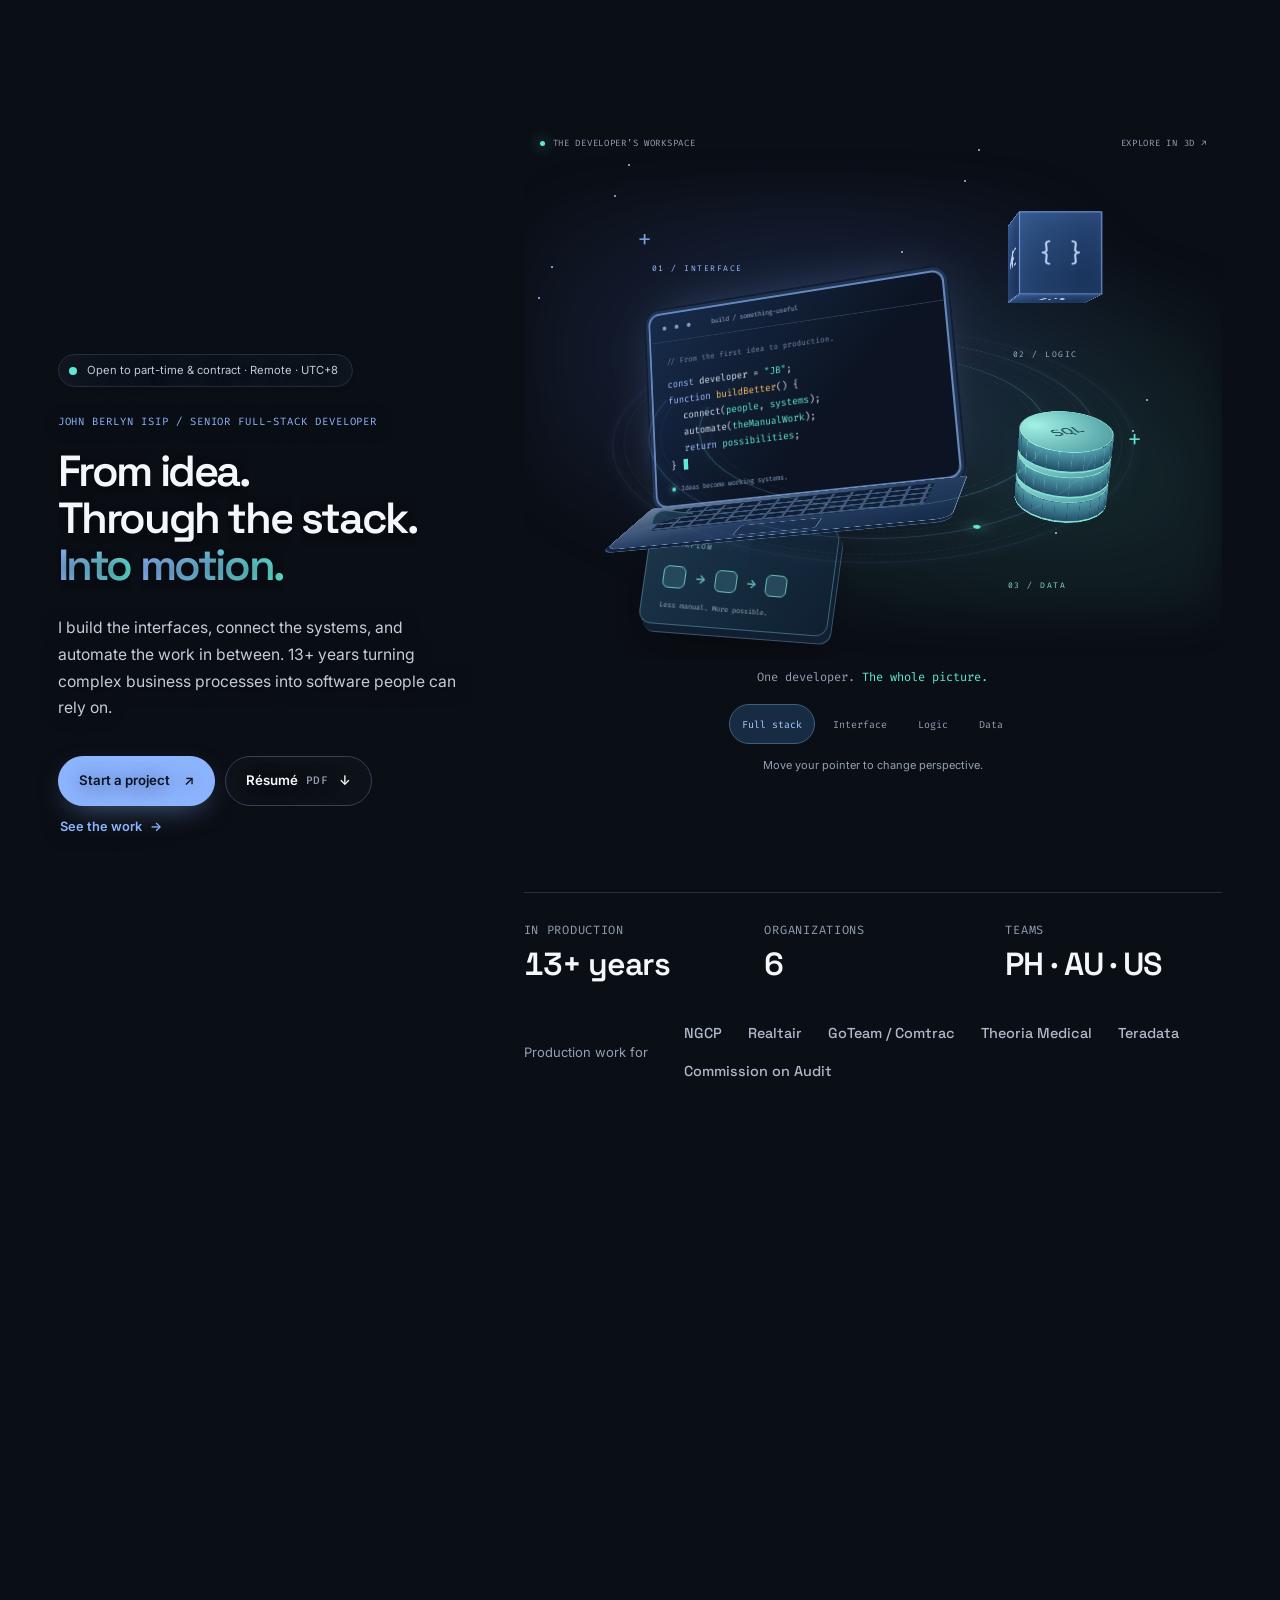
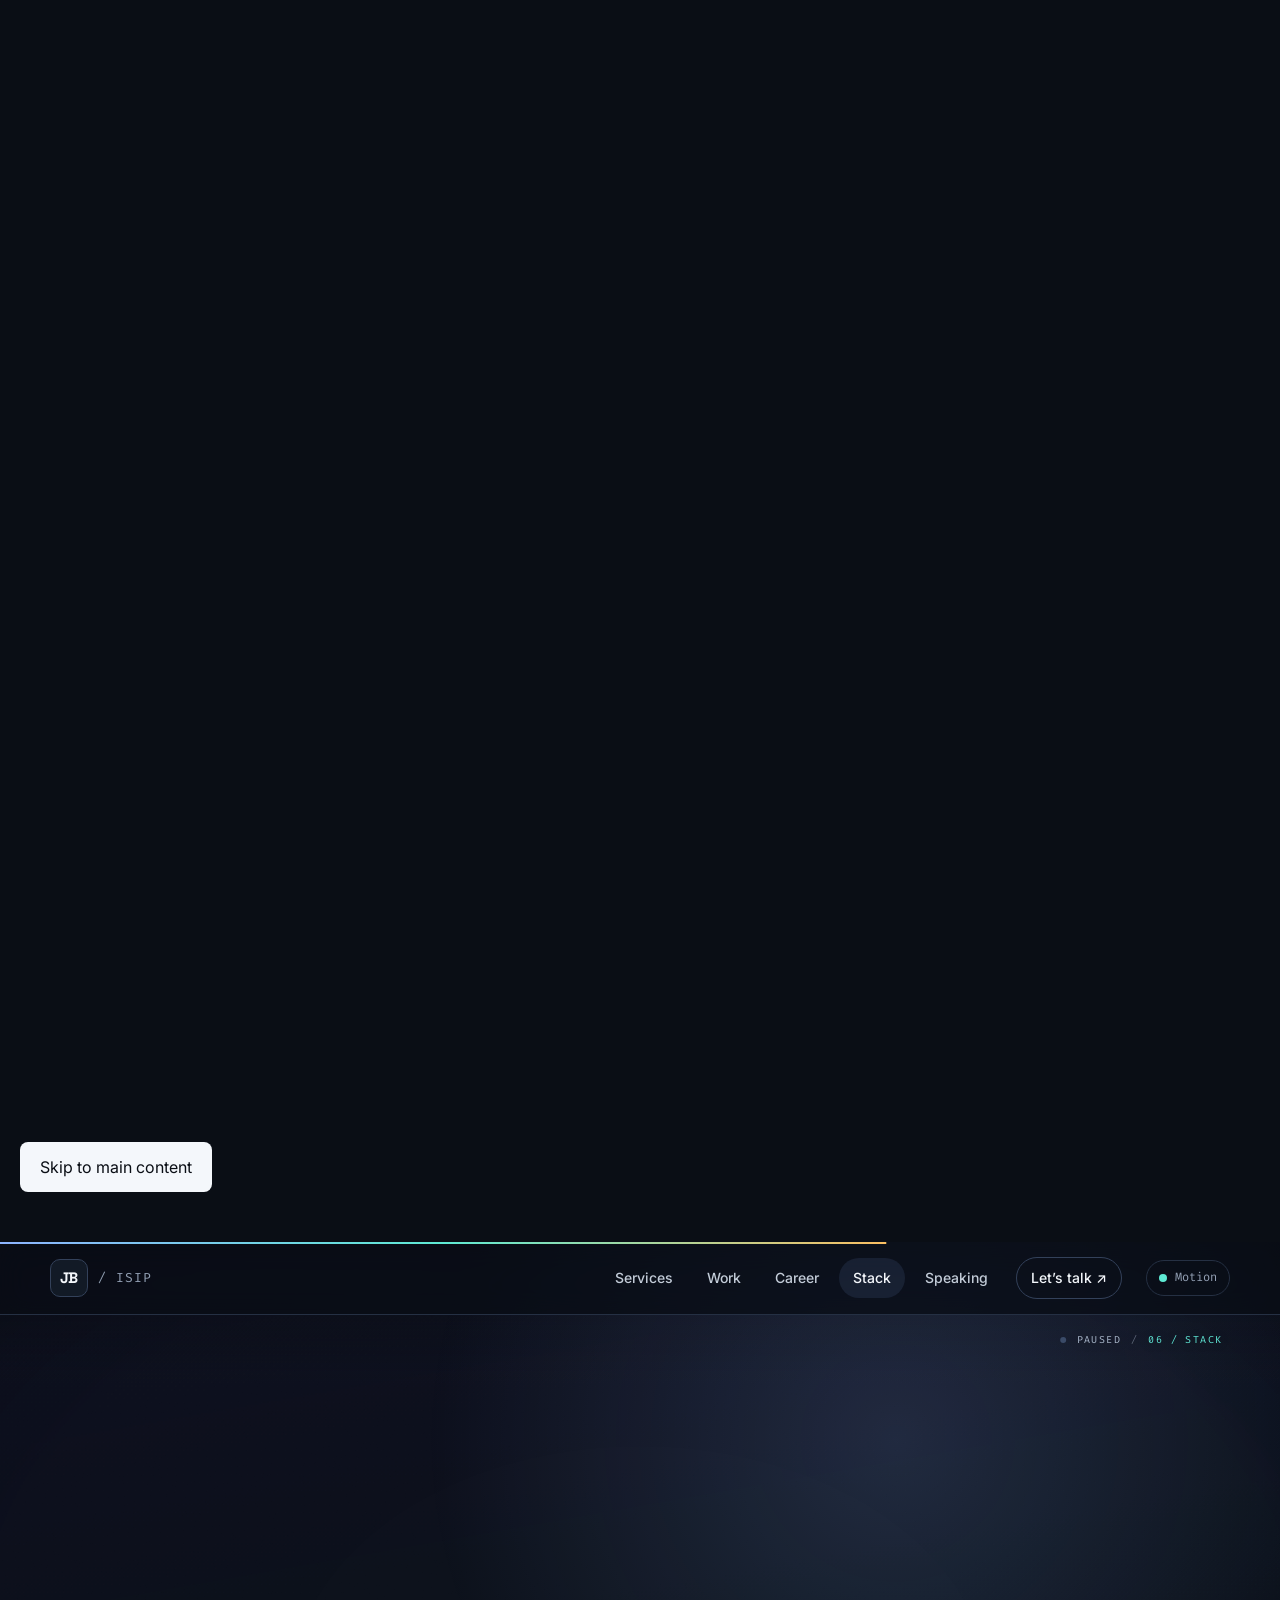
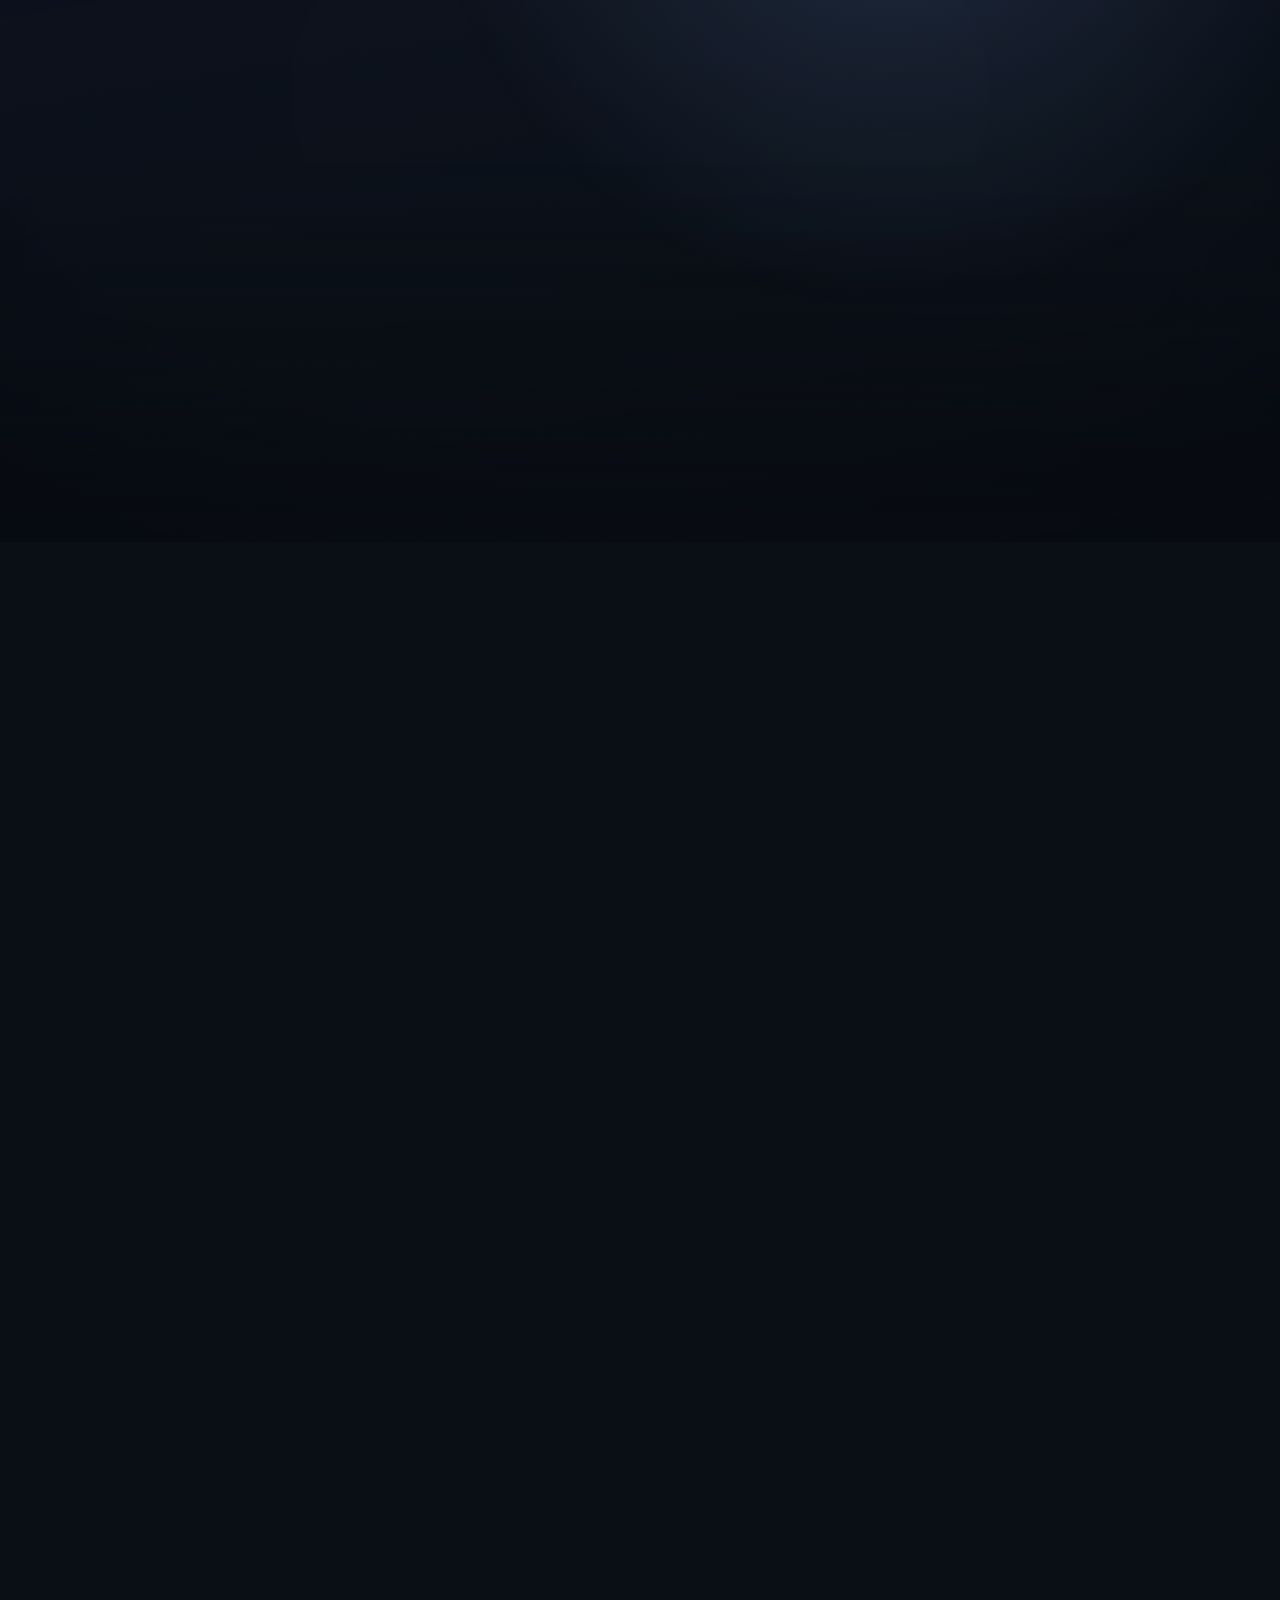
==== index.html @ 6b3af0f6 "Fly the camera into his monitor for each section on wide screens Each section is now what is on his " ====
<!DOCTYPE html>
<html lang="en">

  <head>
    <meta charset="UTF-8" />
    <meta
      name="viewport"
      content="width=device-width, initial-scale=1.0"
    />
    <meta
      name="description"
      content="John Berlyn Isip (JB), Senior Full-Stack Developer &amp; Automation Engineer. Workflow automation, system integrations, and custom internal tools. Production experience since 2013."
    />
    <title>John Berlyn Isip (jaybeemind) | Senior Full-Stack Developer &amp; Automation Engineer</title>
    <link rel="canonical" href="https://jaybeemind.github.io/" />
    <link rel="sitemap" type="application/xml" href="sitemap.xml" />
    <meta name="author" content="John Berlyn Isip" />
    <meta name="google-site-verification" content="9o19NwzcMb8id_H0brvUvSkiiBpjaCUkS0Sij_4UUOg" />

    <!-- Structured data: ties this page to the same person as the profiles below -->
    <script type="application/ld+json">
      {
        "@context": "https://schema.org",
        "@type": "Person",
        "name": "John Berlyn Isip",
        "alternateName": ["JB", "JayBee Isip", "jaybeemind"],
        "url": "https://jaybeemind.github.io/",
        "jobTitle": "Senior Full-Stack Developer & Automation Engineer",
        "image": "https://jaybeemind.github.io/img/og-card.jpg?v=20261105",
        "address": {
          "@type": "PostalAddress",
          "addressLocality": "Quezon City",
          "addressCountry": "PH"
        },
        "sameAs": [
          "https://github.com/jaybeemind",
          "https://www.linkedin.com/in/john-berlyn-isip-867855238/"
        ]
      }
    </script>

    <!-- Social preview -->
    <meta
      property="og:type"
      content="website"
    />
    <meta
      property="og:site_name"
      content="jaybeemind"
    />
    <meta
      property="og:url"
      content="https://jaybeemind.github.io/"
    />
    <meta
      property="og:title"
      content="John Berlyn Isip (jaybeemind) | Senior Full-Stack Developer &amp; Automation Engineer"
    />
    <meta
      property="og:description"
      content="Manual work in, running systems out. Workflow automation, integrations, and internal tools from a senior developer shipping production software since 2013."
    />
    <meta
      property="og:image"
      content="https://jaybeemind.github.io/img/og-card.jpg?v=20261105"
    />
    <meta
      property="og:image:width"
      content="1200"
    />
    <meta
      property="og:image:height"
      content="630"
    />
    <meta
      property="og:image:alt"
      content="John Berlyn Isip, Senior Full-Stack Developer &amp; Automation Engineer, at his desk. jaybeemind.github.io"
    />
    <meta
      name="twitter:card"
      content="summary_large_image"
    />

    <link
      rel="icon"
      href="favicon.ico"
      sizes="any"
    />
    <link
      rel="icon"
      type="image/png"
      sizes="32x32"
      href="favicon-32x32.png"
    />
    <link
      rel="icon"
      type="image/png"
      sizes="16x16"
      href="favicon-16x16.png"
    />
    <link
      rel="apple-touch-icon"
      sizes="180x180"
      href="apple-touch-icon.png"
    />
    <link
      rel="manifest"
      href="site.webmanifest"
    />
    <meta
      name="theme-color"
      content="#0a0e15"
    />

    <!-- Google Fonts -->
    <link
      rel="preconnect"
      href="https://fonts.googleapis.com"
    />
    <link
      rel="preconnect"
      href="https://fonts.gstatic.com"
      crossorigin
    />
    <link
      href="https://fonts.googleapis.com/css2?family=Inter:wght@400;500;600&family=Space+Grotesk:wght@500;600;700&family=Fira+Code:wght@400;500&display=swap"
      rel="stylesheet"
    />

    <link
      rel="stylesheet"
      href="styles.css?v=20261111"
    />

    <!-- Scripting enables reveals and the optional game. Motion starts on;
         once the reader flips the toggle in the nav, their choice is kept. -->
    <script>
      (function () {
        var root = document.documentElement
        var saved = null
        try { saved = localStorage.getItem("motion") } catch (e) {}
        root.classList.add("js")
        if (saved === "off") root.classList.add("motion-off")
      })()
    </script>
  </head>

  <body>
 <a href="#main" class="skip-link">Skip to main content</a>
 <div class="scroll-progress" aria-hidden="true"><span></span></div>
 <div class="backdrop" aria-hidden="true"></div>
 <!-- The desk: JB filmed from two sides. script.js adds the clips and turns him to the
      other monitor whenever the section under the reading line changes. On wide screens
      desk-screen is the glass of his monitor: the camera dives into it for each section. -->
 <div class="desk-stage" id="desk-stage" data-station="a" aria-hidden="true">
  <div class="desk-frame" id="desk-frame">
   <img class="desk-still" data-still="a" src="img/desk/desk-a.webp" width="1280" height="720" alt="" decoding="async" fetchpriority="high">
   <img class="desk-still" data-still="b" src="img/desk/desk-b.webp" width="1280" height="720" alt="" decoding="async">
  </div>
  <div class="desk-scrim"></div>
  <div class="desk-dim"></div>
  <div class="desk-screen" id="desk-screen"><i class="desk-screen-glare"></i></div>
  <div class="desk-holo" id="desk-holo"></div>
  <div class="desk-grain"></div>
  <p class="desk-hud"><i></i><span id="desk-hud-state">reviewing</span><b id="desk-hud-scene">Intro</b></p>
 </div>

 <header class="nav-header" id="nav-header"><nav class="nav-container" aria-label="Main navigation">
  <a href="#hero" class="nav-logo" aria-label="JB Isip, home"><span class="logo-mark">JB</span><span class="logo-surname">/ ISIP</span></a>
  <div class="nav-actions">
   <button class="motion-toggle js-only" id="motion-toggle" type="button" aria-pressed="true" title="Toggle animations"><span class="motion-dot" aria-hidden="true"></span><span class="motion-label">Motion</span></button>
   <button class="nav-toggle" id="nav-toggle" type="button" aria-label="Toggle navigation" aria-expanded="false" aria-controls="nav-links"><span></span><span></span><span></span></button>
  </div>
  <ul class="nav-links" id="nav-links"><li><a class="nav-link" href="#services">Services</a></li><li><a class="nav-link" href="#work">Work</a></li><li><a class="nav-link" href="#experience">Career</a></li><li><a class="nav-link" href="#skills">Stack</a></li><li><a class="nav-link" href="#speaking">Speaking</a></li><li><a class="nav-link nav-link-cta" href="#contact">Let’s talk <span aria-hidden="true">↗</span></a></li></ul>
 </nav></header>

 <main id="main" tabindex="-1">

 <section id="hero" class="hero section" data-accent="blue"><div class="section-container">
  <div class="hero-grid">
   <div class="hero-content">
    <p class="hero-status" data-reveal><span class="status-dot" aria-hidden="true"></span>Open to part-time &amp; contract · Remote · UTC+8</p>
    <p class="hero-name" data-reveal>JOHN BERLYN ISIP / SENIOR FULL-STACK DEVELOPER</p>
    <h1 data-split>From idea.<br>Through the stack.<br><span class="accent">Into motion.</span></h1>
    <p class="hero-intro" data-reveal>I build the interfaces, connect the systems, and automate the work in between. 13+ years turning complex business processes into software people can rely on.</p>
    <div class="hero-cta" data-reveal><a href="#contact" class="btn btn-primary" data-magnetic>Start a project <span aria-hidden="true">↗</span></a><a href="John-Berlyn-Isip-Senior-Full-Stack-Developer.pdf" class="btn btn-ghost btn-resume" target="_blank" rel="noopener">Résumé <small>PDF</small> <span aria-hidden="true">↓</span></a><a href="#work" class="hero-link">See the work <span aria-hidden="true">→</span></a></div>
   </div>

   <figure class="hero-visual orbital-scene" aria-labelledby="orbital-caption">
    <div class="scene-heading"><span><i></i> THE DEVELOPER’S WORKSPACE</span><span>EXPLORE IN 3D ↗</span></div>
    <div class="orbital-viewport" aria-hidden="true">
     <div class="scene-nebula"></div><div class="scene-stars"><i style="--x:13%;--y:9%;--delay:0s"></i><i style="--x:50%;--y:32%;--delay:-0.4s"></i><i style="--x:87%;--y:55%;--delay:-0.8s"></i><i style="--x:26%;--y:78%;--delay:-1.2000000000000002s"></i><i style="--x:63%;--y:6%;--delay:-1.6s"></i><i style="--x:2%;--y:29%;--delay:-2s"></i><i style="--x:39%;--y:52%;--delay:-2.4000000000000004s"></i><i style="--x:76%;--y:75%;--delay:-2.8000000000000003s"></i><i style="--x:15%;--y:3%;--delay:-3.2s"></i><i style="--x:52%;--y:26%;--delay:-3.6s"></i><i style="--x:89%;--y:49%;--delay:-4s"></i><i style="--x:28%;--y:72%;--delay:-4.4s"></i><i style="--x:65%;--y:0%;--delay:-4.800000000000001s"></i><i style="--x:4%;--y:23%;--delay:-5.2s"></i><i style="--x:41%;--y:46%;--delay:-5.6000000000000005s"></i><i style="--x:78%;--y:69%;--delay:-6s"></i><i style="--x:17%;--y:92%;--delay:-6.4s"></i><i style="--x:54%;--y:20%;--delay:-6.800000000000001s"></i></div>
     <div class="orbital-world">
      <div class="orbit-system"><div class="orbit-ring ring-a"><i></i><b></b></div><div class="orbit-ring ring-b"><i></i></div><div class="orbit-ring ring-c"><i></i></div></div>
      <div class="scene-object object-laptop"><div class="laptop"><div class="laptop-screen"><div class="screen-bar"><span>● ● ●</span><span>build / something-useful</span></div><div class="screen-body"><span class="code-comment">// From the first idea to production.</span><p><em>const</em> developer = <b>"JB"</b>;</p><p><em>function</em> <strong>buildBetter</strong>() {</p><p class="code-indent">connect(<b>people</b>, <b>systems</b>);</p><p class="code-indent">automate(<b>theManualWork</b>);</p><p class="code-indent"><em>return</em> <b>possibilities</b>;</p><p>}<span class="code-caret"></span></p><div class="screen-footer"><i></i> Ideas become working systems.</div></div></div><div class="laptop-base"><div class="keyboard-grid"></div><div class="trackpad"></div></div></div><span class="object-label">01 / INTERFACE</span></div>
      <div class="scene-object object-api"><div class="code-cube"><span class="cube-face face-front">{ }</span><span class="cube-face face-back">API</span><span class="cube-face face-right">&lt;/&gt;</span><span class="cube-face face-left">API</span><span class="cube-face face-top">{ }</span><span class="cube-face face-bottom">&lt;/&gt;</span></div><span class="object-label">02 / LOGIC</span></div>
      <div class="scene-object object-db"><div class="database"><div class="db-disc" style="--disc:0"><span class="db-cap"></span><i style="--angle:0deg"></i><i style="--angle:15deg"></i><i style="--angle:30deg"></i><i style="--angle:45deg"></i><i style="--angle:60deg"></i><i style="--angle:75deg"></i><i style="--angle:90deg"></i><i style="--angle:105deg"></i><i style="--angle:120deg"></i><i style="--angle:135deg"></i><i style="--angle:150deg"></i><i style="--angle:165deg"></i><i style="--angle:180deg"></i><i style="--angle:195deg"></i><i style="--angle:210deg"></i><i style="--angle:225deg"></i><i style="--angle:240deg"></i><i style="--angle:255deg"></i><i style="--angle:270deg"></i><i style="--angle:285deg"></i><i style="--angle:300deg"></i><i style="--angle:315deg"></i><i style="--angle:330deg"></i><i style="--angle:345deg"></i></div><div class="db-disc" style="--disc:1"><span class="db-cap"></span><i style="--angle:0deg"></i><i style="--angle:15deg"></i><i style="--angle:30deg"></i><i style="--angle:45deg"></i><i style="--angle:60deg"></i><i style="--angle:75deg"></i><i style="--angle:90deg"></i><i style="--angle:105deg"></i><i style="--angle:120deg"></i><i style="--angle:135deg"></i><i style="--angle:150deg"></i><i style="--angle:165deg"></i><i style="--angle:180deg"></i><i style="--angle:195deg"></i><i style="--angle:210deg"></i><i style="--angle:225deg"></i><i style="--angle:240deg"></i><i style="--angle:255deg"></i><i style="--angle:270deg"></i><i style="--angle:285deg"></i><i style="--angle:300deg"></i><i style="--angle:315deg"></i><i style="--angle:330deg"></i><i style="--angle:345deg"></i></div><div class="db-disc" style="--disc:2"><span class="db-cap">SQL</span><i style="--angle:0deg"></i><i style="--angle:15deg"></i><i style="--angle:30deg"></i><i style="--angle:45deg"></i><i style="--angle:60deg"></i><i style="--angle:75deg"></i><i style="--angle:90deg"></i><i style="--angle:105deg"></i><i style="--angle:120deg"></i><i style="--angle:135deg"></i><i style="--angle:150deg"></i><i style="--angle:165deg"></i><i style="--angle:180deg"></i><i style="--angle:195deg"></i><i style="--angle:210deg"></i><i style="--angle:225deg"></i><i style="--angle:240deg"></i><i style="--angle:255deg"></i><i style="--angle:270deg"></i><i style="--angle:285deg"></i><i style="--angle:300deg"></i><i style="--angle:315deg"></i><i style="--angle:330deg"></i><i style="--angle:345deg"></i></div></div><span class="object-label">03 / DATA</span></div>
      <div class="scene-object object-workflow"><div class="workflow-tile"><span>WORKFLOW</span><div><i></i><b>→</b><i></i><b>→</b><i></i></div><p>Less manual. More possible.</p></div></div>
      <span class="scene-spark spark-a">+</span><span class="scene-spark spark-b">+</span>
     </div>
    </div>
    <figcaption id="orbital-caption">One developer. <span>The whole picture.</span></figcaption>
    <div class="scene-controls js-only" role="group" aria-label="Explore the developer workspace"><button type="button" data-focus="all" aria-pressed="true">Full stack</button><button type="button" data-focus="frontend" aria-pressed="false">Interface</button><button type="button" data-focus="backend" aria-pressed="false">Logic</button><button type="button" data-focus="data" aria-pressed="false">Data</button></div>
    <p class="scene-detail" id="scene-detail" aria-live="polite">Move your pointer to change perspective.</p>
   </figure>
  </div>

  <dl class="hero-stats">
   <div data-reveal><dt>In production</dt><dd><span data-count-years>13</span>+ years</dd></div>
   <div data-reveal><dt>Organizations</dt><dd><span data-count="6">6</span></dd></div>
   <div data-reveal><dt>Teams</dt><dd>PH · AU · US</dd></div>
  </dl>

  <div class="logo-strip" data-reveal><p>Production work for</p><ul><li>NGCP</li><li>Realtair</li><li>GoTeam / Comtrac</li><li>Theoria Medical</li><li>Teradata</li><li>Commission on Audit</li></ul></div>
 </div></section>

 <section id="services" class="services section" data-accent="teal"><div class="section-container">
  <div class="section-heading"><p class="eyebrow" data-reveal><span class="eyebrow-node"></span>01 / What I deliver</p><h2 data-split>Three ways to take work off your team’s plate.</h2></div>
  <div class="service-grid">
   <article class="service-card" data-reveal data-spotlight>
    <div class="service-sculpture sculpture-automate" aria-hidden="true"><div class="service-orbit"><i></i><b>↻</b></div></div>
    <h3>Automate</h3>
    <p>Replace repetitive manual checks with scheduled jobs that alert the right people.</p>
    <ul class="tag-list"><li>n8n</li><li>Python</li><li>AI document processing</li></ul>
    <a class="card-link" href="#platform">See it in practice <span aria-hidden="true">→</span></a>
   </article>
   <article class="service-card" data-reveal data-spotlight>
    <div class="service-sculpture sculpture-integrate" aria-hidden="true"><div class="code-cube"><span class="cube-face face-front">{ }</span><span class="cube-face face-back">API</span><span class="cube-face face-right">&lt;/&gt;</span><span class="cube-face face-left">API</span><span class="cube-face face-top">{ }</span><span class="cube-face face-bottom">&lt;/&gt;</span></div></div>
    <h3>Integrate</h3>
    <p>Connect the systems you already use so data moves without copy and paste.</p>
    <ul class="tag-list"><li>REST APIs</li><li>SSO</li><li>Active Directory</li><li>SCADA &amp; market data</li></ul>
    <a class="card-link" href="#identity">See it in practice <span aria-hidden="true">→</span></a>
   </article>
   <article class="service-card" data-reveal data-spotlight>
    <div class="service-sculpture sculpture-build" aria-hidden="true"><div class="mini-browser"><span>● ● ●</span><b>&lt;/&gt;</b><i></i></div></div>
    <h3>Build</h3>
    <p>Custom internal tools around your business rules, on web, desktop, or mobile.</p>
    <ul class="tag-list"><li>Django</li><li>Vue</li><li>React</li><li>SvelteKit</li><li>Flutter</li></ul>
    <a class="card-link" href="#inventory-apps">See it in practice <span aria-hidden="true">→</span></a>
   </article>
  </div>
 </div></section>

 <section id="approach" class="process section" data-accent="blue"><div class="section-container">
  <div class="section-heading"><p class="eyebrow" data-reveal><span class="eyebrow-node"></span>02 / How a project runs</p><h2 data-split>From first conversation to life after launch.</h2></div>
  <ol class="process-line" data-reveal>
   <li><span class="step-node">01</span><h3>Map</h3><p>Talk to the people doing the work. Map the rules and the exceptions.</p></li>
   <li><span class="step-node">02</span><h3>Build</h3><p>Pick the fit: a workflow, an integration, or a custom app.</p></li>
   <li><span class="step-node">03</span><h3>Ship</h3><p>Test the business rules, document the system, release.</p></li>
   <li id="engagements"><span class="step-node">04</span><h3>Maintain</h3><p>Maintenance is part of the job, not an afterthought.</p></li>
  </ol>
  <p class="ai-note" id="ai" data-reveal><strong>AI-assisted, with accountability.</strong> Codex, Claude Code, and GitHub Copilot support development. I review the code, validate the behavior, and own the result.</p>
 </div></section>

 <section id="work" class="work section" data-accent="amber"><div class="section-container">
  <div class="section-heading"><p class="eyebrow" data-reveal><span class="eyebrow-node"></span>03 / Selected work</p><h2 data-split>Business problems, delivered as working systems.</h2></div>

  <div class="case-stack">
   <article class="case" id="platform" style="--i:0">
    <div class="case-copy">
     <p class="case-eyebrow"><span>01</span>NGCP · Current work</p>
     <h3>A modular platform for internal workflows</h3>
     <p class="case-result">Process improvement, compliance, and reporting workflows delivered as modules on one Django platform.</p>
     <ul class="tag-list"><li>Python</li><li>Django</li><li>PostgreSQL</li><li>Oracle DB</li><li>AI document processing</li></ul>
    </div>
    <div class="system-map"><div class="map-heading"><span class="map-indicator" aria-hidden="true"></span>Workflow architecture<span class="map-mark" aria-hidden="true">↘</span></div><ol class="case-flow" aria-label="How the platform fits together"><li><span class="flow-icon" aria-hidden="true"><svg viewBox="0 0 32 32"><path d="M8 3h9l5 5v17H8z M17 3v6h5 M3 8v20h14 M12 14h6 M12 18h6"/></svg></span><div class="flow-copy"><span>Incoming work</span><p>Documents, requests, operational data</p></div></li><li><span class="flow-icon" aria-hidden="true"><svg viewBox="0 0 32 32"><path d="M5 6h22v7H5z M5 19h22v7H5z M10 9h1 M10 22h1 M16 13v6 M20 9h3 M20 22h3"/></svg></span><div class="flow-copy"><span>One modular platform</span><p>Workflow modules, background jobs, AI processing</p></div></li><li><span class="flow-icon" aria-hidden="true"><svg viewBox="0 0 32 32"><path d="M7 4h18v24H7z M11 10l2 2 4-4 M11 20l2 2 4-4 M20 11h2 M20 21h2"/></svg></span><div class="flow-copy"><span>Structured outputs</span><p>Records and compliance reporting</p></div></li></ol></div>
   </article>

   <article class="case" id="inventory-apps" style="--i:1">
    <div class="case-copy">
     <p class="case-eyebrow"><span>02</span>Business apps · Cross-platform</p>
     <h3>Product and inventory apps for desktop and mobile</h3>
     <p class="case-result">One Flutter codebase on Windows and Android, with a local-first data layer built for sync.</p>
     <ul class="tag-list"><li>Flutter</li><li>Dart</li><li>Drift</li><li>SQLite</li></ul>
    </div>
    <div class="system-map"><div class="map-heading"><span class="map-indicator" aria-hidden="true"></span>Local-first architecture<span class="map-mark" aria-hidden="true">↘</span></div><ol class="case-flow" aria-label="How the apps handle data"><li><span class="flow-icon" aria-hidden="true"><svg viewBox="0 0 32 32"><path d="M3 5h18v14H3z M7 25h10 M12 19v6 M23 12h7v16h-7z"/></svg></span><div class="flow-copy"><span>Across devices</span><p>Windows desktop and Android apps</p></div></li><li><span class="flow-icon" aria-hidden="true"><svg viewBox="0 0 32 32"><path d="M5 8c0-6 22-6 22 0s-22 6-22 0 M5 8v16c0 6 22 6 22 0V8 M5 16c0 6 22 6 22 0"/></svg></span><div class="flow-copy"><span>Work locally</span><p>Drift and SQLite store data on the device</p></div></li><li><span class="flow-icon" aria-hidden="true"><svg viewBox="0 0 32 32"><path d="M6 12a11 11 0 0 1 19-4 M25 3v6h-6 M26 20A11 11 0 0 1 7 24 M7 29v-6h6"/></svg></span><div class="flow-copy"><span>Sync when connected</span><p>Changes shared when a connection is available</p></div></li></ol></div>
   </article>

   <article class="case" id="grid-dashboard" style="--i:2">
    <div class="case-copy">
     <p class="case-eyebrow"><span>03</span>NGCP · Energy operations</p>
     <h3>Grid and market data in one view</h3>
     <p class="case-result">Operations and market interface teams run their five-minute interval checks from the same dashboard.</p>
     <ul class="tag-list"><li>Laravel</li><li>Vue.js</li><li>Node.js</li><li>Oracle DB</li><li>SCADA</li></ul>
    </div>
    <div class="system-map"><div class="map-heading"><span class="map-indicator" aria-hidden="true"></span>Operational data flow<span class="map-mark" aria-hidden="true">↘</span></div><ol class="case-flow" aria-label="How the dashboard brings data together"><li><span class="flow-icon" aria-hidden="true"><svg viewBox="0 0 32 32"><path d="M2 16h5l4-9 6 18 4-9h9"/></svg></span><div class="flow-copy"><span>Two data sources</span><p>SCADA telemetry and market data</p></div></li><li><span class="flow-icon" aria-hidden="true"><svg viewBox="0 0 32 32"><path d="M16 5a11 11 0 1 1-11 11A11 11 0 0 1 16 5 M16 9v8l5 3"/></svg></span><div class="flow-copy"><span>Align the intervals</span><p>Matched to each five-minute interval</p></div></li><li><span class="flow-icon" aria-hidden="true"><svg viewBox="0 0 32 32"><path d="M4 5h24v22H4z M4 11h24 M10 22v-5 M16 22v-8 M22 22v-3"/></svg></span><div class="flow-copy"><span>One shared view</span><p>A dashboard for operations and market teams</p></div></li></ol></div>
   </article>

   <article class="case" id="identity" style="--i:3">
    <div class="case-copy">
     <p class="case-eyebrow"><span>04</span>NGCP · Systems integration</p>
     <h3>One sign-in across internal applications</h3>
     <p class="case-result">A shared Active Directory identity for existing apps and new internal tools, adopted one app at a time.</p>
     <ul class="tag-list"><li>Laravel</li><li>Node.js</li><li>Vue.js</li><li>Active Directory</li><li>SSO</li></ul>
    </div>
    <div class="system-map"><div class="map-heading"><span class="map-indicator" aria-hidden="true"></span>Identity integration<span class="map-mark" aria-hidden="true">↘</span></div><ol class="case-flow" aria-label="How central sign-on was adopted"><li><span class="flow-icon" aria-hidden="true"><svg viewBox="0 0 32 32"><path d="M4 14h10v12H4z M6 14V9a3 3 0 0 1 6 0v5 M19 10h10v12H19z M21 10V5a3 3 0 0 1 6 0v5"/></svg></span><div class="flow-copy"><span>Separate sign-ins</span><p>Individual logins across applications</p></div></li><li><span class="flow-icon" aria-hidden="true"><svg viewBox="0 0 32 32"><path d="M12 7a6 6 0 1 1-6 6 6 6 0 0 1 6-6 M17 17l10 10 M23 23l4-4 M20 20l3-3"/></svg></span><div class="flow-copy"><span>Connect each application</span><p>Adopt central sign-on, one app at a time</p></div></li><li><span class="flow-icon" aria-hidden="true"><svg viewBox="0 0 32 32"><path d="M16 3l11 5v9c0 6-11 12-11 12S5 23 5 17V8z M11 16l4 4 7-8"/></svg></span><div class="flow-copy"><span>One shared identity</span><p>Active Directory authentication across apps</p></div></li></ol></div>
   </article>
  </div>

  <article class="feature" id="rooc">
   <div class="feature-copy" data-reveal>
    <p class="eyebrow"><span class="eyebrow-node"></span>Independent project</p>
    <h3>ROOC Guild Management</h3>
    <p>Rosters, loot auctions, and rewards for a game guild. Designed and built by me, from the workflow to deployment.</p>
    <ul class="check-list"><li>Fixed auction lifecycle, finalized results locked</li><li>Role-based permissions</li><li>Append-only audit history</li></ul>
    <div class="feature-cta"><a class="btn btn-primary" href="https://rooc-guild-management-web.jaybee-isip.workers.dev/" target="_blank" rel="noopener noreferrer">Visit ROOC <span aria-hidden="true">↗</span></a><span class="access-note">Opens at sign-in · Cloudflare Workers</span></div>
   </div>
   <figure class="case-shot feature-shot"><a href="img/rooc/dashboard.webp" class="case-shot-link" data-lightbox aria-label="Enlarge the ROOC dashboard screenshot"><img src="img/rooc/dashboard.webp" alt="ROOC dashboard showing auction activity, roster totals, pending items, and guild leadership. Names and figures are sample data." width="1280" height="800" loading="lazy" decoding="async"></a><figcaption>Sample data · Select to enlarge</figcaption></figure>
  </article>
 </div></section>

 <section id="experience" class="experience section" data-accent="teal"><div class="section-container">
  <div class="section-heading heading-split"><div><p class="eyebrow" data-reveal><span class="eyebrow-node"></span>04 / Career</p><h2 data-split>A career built in production.</h2></div><p data-reveal>Energy, government, property, healthcare, and investigation software. In-house in the Philippines, remote for Australia and the US.</p></div>
  <!-- Two views of the same history. The switch only appears with scripting. -->
  <div class="view-switch-wrap" data-reveal>
   <div class="view-switch" role="group" aria-label="Career history view">
    <button class="view-switch-btn" id="view-timeline" type="button" aria-pressed="true" aria-controls="experience-timeline">Timeline</button>
    <button class="view-switch-btn" id="view-game" type="button" aria-pressed="false" aria-controls="experience-game"><span aria-hidden="true">▶</span> Play it</button>
   </div>
   <p class="view-switch-note">Or walk it as a side-scroller, built with no libraries.</p>
  </div>
  <ol class="timeline" id="experience-timeline">
    <li class="timeline-item">
      <p class="timeline-dates">Jul 2024 - Present</p>
      <h3 class="timeline-role">Lead Specialist, Resource Optimization &amp; Market Interface</h3>
      <p class="timeline-company">National Grid Corporation of the Philippines</p>
      <ul class="timeline-points">
        <li>Lead internal application delivery for the operator of the Philippines&#39; national electricity transmission grid, owning the full SDLC from requirements through architecture, release, and production support.</li>
        <li>Architected and built a modular Django enterprise platform that consolidates manual operational processes into configurable workflow modules, with background processing and live PostgreSQL and Oracle integrations on Windows Server infrastructure.</li>
        <li>Develop AI-supported document processing within the platform to extract and route information from recurring compliance and reporting documents.</li>
        <li>Run a self-hosted n8n instance on-prem for business automation, including a scheduled workflow that checks each day whether Power Outlook data is current and emails key personnel when it is stale or confirms when it has updated.</li>
        <li>Lead ISO-aligned process improvement across business workflows, compliance activities, and operational reporting.</li>
        <li>Modernize legacy internal tools onto current Python/Django, Node.js, and SvelteKit stacks, and raise SDLC, QA, and DevOps standards for the team.</li>
      </ul>
      <div class="timeline-stack">
        <span class="experience-chip">n8n</span>
        <span class="experience-chip">Python</span>
        <span class="experience-chip">Django</span>
        <span class="experience-chip">PostgreSQL</span>
        <span class="experience-chip">Oracle DB</span>
        <span class="experience-chip">REST APIs</span>
        <span class="experience-chip">Node.js</span>
        <span class="experience-chip">SvelteKit</span>
        <span class="experience-chip">Windows Server</span>
        <span class="experience-chip">Business Process Analysis</span>
      </div>
    </li>
    <li class="timeline-item">
      <p class="timeline-dates">Oct 2023 - Apr 2024</p>
      <h3 class="timeline-role">Senior Software Engineer</h3>
      <p class="timeline-company">Realtair, Inc. (Remote)</p>
      <ul class="timeline-points">
        <li>Developed and maintained the Deposits application across C#/.NET MVC, React, TypeScript, and MSSQL services, taking business-critical issues from triage through to production fix.</li>
        <li>Reviewed and improved AWS SNS/SQS messaging, EC2/RDS infrastructure, and CI/CD for application stability and performance.</li>
      </ul>
      <div class="timeline-stack">
        <span class="experience-chip">C#</span>
        <span class="experience-chip">.NET MVC</span>
        <span class="experience-chip">React</span>
        <span class="experience-chip">TypeScript</span>
        <span class="experience-chip">AWS</span>
        <span class="experience-chip">MSSQL</span>
        <span class="experience-chip">CI/CD</span>
      </div>
    </li>
    <li class="timeline-item">
      <p class="timeline-dates">Feb 2023 - Sep 2023</p>
      <h3 class="timeline-role">Senior Full-Stack Developer</h3>
      <p class="timeline-company">GoTeam / Comtrac (Remote)</p>
      <ul class="timeline-points">
        <li>Built new modules and resolved defects across the full stack of an Investigation Management platform, with a Vue.js 3 front end against C#/.NET services on Azure.</li>
        <li>Extended the CQRS-based application architecture, and acted as the team&#39;s go-to developer for the front end.</li>
      </ul>
      <div class="timeline-stack">
        <span class="experience-chip">Vue.js 3</span>
        <span class="experience-chip">C# / .NET</span>
        <span class="experience-chip">CQRS</span>
        <span class="experience-chip">Azure</span>
        <span class="experience-chip">CI/CD</span>
        <span class="experience-chip">Git</span>
      </div>
    </li>
    <li class="timeline-item">
      <p class="timeline-dates">Sep 2022 - Feb 2023</p>
      <h3 class="timeline-role">Senior Full-Stack Developer</h3>
      <p class="timeline-company">Theoria Medical (Remote, USA)</p>
      <ul class="timeline-points">
        <li>Built the internal content management system end to end for clinical and operations staff, with a React/TypeScript front end against GraphQL services on MongoDB.</li>
        <li>Delivered supporting operational scripts alongside the CMS. Both remained in use after the engagement ended.</li>
        <li>Mentored a junior developer through informal code review and day-to-day guidance.</li>
      </ul>
      <div class="timeline-stack">
        <span class="experience-chip">React</span>
        <span class="experience-chip">TypeScript</span>
        <span class="experience-chip">MongoDB</span>
        <span class="experience-chip">GraphQL</span>
        <span class="experience-chip">Tailwind CSS</span>
      </div>
    </li>
    <li class="timeline-item">
      <p class="timeline-dates">Jan 2016 - Sep 2022</p>
      <h3 class="timeline-role">Lead/Senior Specialist, Software Development</h3>
      <p class="timeline-company">National Grid Corporation of the Philippines</p>
      <ul class="timeline-points">
        <li>Led enterprise application development and legacy modernization, including the Single Sign-On/Active Directory, Market Data Interchange, and Project Sentinel initiatives.</li>
        <li>Delivered the 5-Minute Real-Time Dashboard and operational applications involving SCADA data integrations.</li>
        <li>Owned the full SDLC for micro-apps, background job automation, and internal platforms.</li>
      </ul>
      <div class="timeline-stack">
        <span class="experience-chip">Laravel</span>
        <span class="experience-chip">Vue.js</span>
        <span class="experience-chip">Node.js</span>
        <span class="experience-chip">Oracle DB</span>
        <span class="experience-chip">MongoDB</span>
        <span class="experience-chip">SCADA</span>
        <span class="experience-chip">Bootstrap</span>
      </div>
    </li>
    <li class="timeline-item">
      <p class="timeline-dates">2013 - 2015</p>
      <h3 class="timeline-role">Earlier experience</h3>
      <p class="timeline-company">Teradata, Commission on Audit, NGCP</p>
      <ul class="timeline-points">
        <li>Teradata: customized marketing operations applications for enterprise clients.</li>
        <li>Commission on Audit: developed internal systems including the COA Data Warehouse and Asset Monitoring tools.</li>
        <li>NGCP: developed and deployed the Central Receiving and Monitoring Center App.</li>
      </ul>
      <div class="timeline-stack">
        <span class="experience-chip">C#</span>
        <span class="experience-chip">.NET MVC</span>
        <span class="experience-chip">MSSQL</span>
        <span class="experience-chip">AngularJS</span>
        <span class="experience-chip">JavaScript</span>
        <span class="experience-chip">jQuery</span>
        <span class="experience-chip">Bootstrap</span>
      </div>
    </li>
  </ol>
          <div
            class="experience-game"
            id="experience-game"
            hidden
          >
            <p class="experience-game-help">
              Walk with <span class="keycap">←</span> / <span class="keycap">→</span> or
              <span class="keycap">A</span> / <span class="keycap">D</span>, jump with
              <span class="keycap">W</span> / <span class="keycap">Space</span>, or tap a station.
              Visit every station, jump into the <strong>⚙</strong> blocks, and reach the gate to ship.
            </p>

            <div class="experience-layout">
              <div class="experience-scene-panel">
                <div
                  class="experience-scene"
                  id="experience-scene"
                  tabindex="0"
                  aria-label="Interactive career timeline scene"
                >
                  <div class="experience-skyline"></div>
                  <div
                    class="experience-hud"
                    id="experience-hud"
                    aria-hidden="true"
                  >
                    <span id="hud-progress">ROLES 0/6</span>
                    <span class="hud-sep">·</span>
                    <span id="hud-coins">TASKS 0</span>
                  </div>
                  <div
                    class="experience-world"
                    id="experience-world"
                  ></div>
                  <div
                    class="experience-person"
                    id="experience-person"
                    aria-hidden="true"
                  >
                    <span class="person-head"></span>
                    <span class="person-body"></span>
                    <span class="person-arm person-arm-left"></span>
                    <span class="person-arm person-arm-right"></span>
                    <span class="person-leg person-leg-left"></span>
                    <span class="person-leg person-leg-right"></span>
                  </div>
                </div>

                <div
                  class="experience-controls"
                  aria-label="Movement controls"
                >
                  <button
                    class="control-btn"
                    id="move-left"
                    type="button"
                    aria-label="Move left"
                  >←</button>
                  <button
                    class="control-btn"
                    id="move-jump"
                    type="button"
                    aria-label="Jump"
                  >↑</button>
                  <button
                    class="control-btn"
                    id="move-right"
                    type="button"
                    aria-label="Move right"
                  >→</button>
                </div>
              </div>

              <aside
                class="experience-details"
                id="experience-details"
                aria-live="polite"
              >
                <p class="experience-kicker">Current station</p>
                <h3 class="experience-role">Walk to a station</h3>
                <p class="experience-company">
                  Move close to any station to inspect the role, dates, responsibilities, and stack.
                </p>
                <p class="experience-dates">Latest roles are placed on the left.</p>
                <ul
                  class="experience-points"
                  id="experience-points"
                >
                  <li>Tip: hold the movement buttons on mobile for continuous walking.</li>
                  <li>Keyboard: ← / → or A / D to walk, W or Space to jump.</li>
                  <li>Tap any station to walk straight to it and log the role.</li>
                </ul>
                <div
                  class="experience-stack"
                  id="experience-stack"
                ></div>
              </aside>
            </div>
          </div>
  <section class="qualifications" aria-labelledby="qualifications-title">
   <div class="qualifications-heading" data-reveal><p class="eyebrow"><span class="eyebrow-node"></span>Academic foundation &amp; public service</p><h3 id="qualifications-title">Education &amp; civil service eligibility</h3></div>
   <div class="qualification-grid">
    <article class="qualification-card" data-reveal><p class="qualification-type">Education</p><h4>Bachelor of Science in Information Technology</h4><p class="qualification-institution">Polytechnic University of the Philippines</p><p class="qualification-meta">2009–2013</p></article>
    <article class="qualification-card" data-reveal><p class="qualification-type">Philippine civil service</p><h4>Civil Service Eligibility, Professional Level</h4><p class="qualification-institution">Career Service Professional Eligibility · 2014</p><p class="qualification-context">Meets the civil service eligibility requirement for a range of Philippine government positions, including clerical and technical roles.</p><p class="qualification-meta">Examination rating <strong>85.23</strong></p></article>
   </div>
  </section>
 </div></section>

 <section id="reference" class="reference section" data-accent="amber"><div class="section-container">
  <div class="section-heading"><p class="eyebrow" data-reveal><span class="eyebrow-node"></span>05 / From a former lead</p></div>
  <figure class="quote">
   <svg class="quote-mark" viewBox="0 0 48 36" aria-hidden="true" data-reveal><path d="M0 36V22C0 9.5 6.6 2.2 18.2 0l2 5.3C13.4 7.4 10.4 11.4 10 18h9v18H0Zm27 0V22C27 9.5 33.6 2.2 45.2 0l2 5.3C40.4 7.4 37.4 11.4 37 18h9v18H27Z"/></svg>
   <blockquote>
    <p class="quote-lead" data-split>John consistently demonstrated exceptional diligence, a remarkable aptitude for learning, and <span class="quote-hl">an unparalleled ability to devise ingenious solutions to complex problems.</span></p>
    <p class="quote-more" data-reveal>“Regardless of the complexity or novelty of the task, John eagerly took on every challenge, showing an unwavering commitment to delivering top-notch results.”</p>
   </blockquote>
   <figcaption data-reveal><span class="quote-avatar" aria-hidden="true">CV</span><span class="quote-who"><strong>Cesar Vega</strong><span>Lead Software Engineer · Managed JB directly at GoTeam / Comtrac, 2023</span><a class="quote-link" href="https://www.linkedin.com/in/john-berlyn-isip-867855238/details/recommendations/" target="_blank" rel="noopener noreferrer">Read the full reference on LinkedIn <span aria-hidden="true">↗</span></a></span></figcaption>
  </figure>
 </div></section>

 <section id="skills" class="skills section" data-accent="blue"><div class="section-container">
  <div class="section-heading heading-split"><div><p class="eyebrow" data-reveal><span class="eyebrow-node"></span>06 / Stack</p><h2 data-split>Full-stack range. Automation where it pays off.</h2></div><p data-reveal>A broad production background, so I can work with the systems you already run.</p></div>
 </div>
  <div class="marquee-group">
   <div class="marquee" data-reveal><p class="marquee-label">Current work</p><div class="marquee-track"><ul class="marquee-list"><li>Python / Django</li><li>n8n</li><li>TypeScript</li><li>Vue.js 3</li><li>React</li><li>SvelteKit</li><li>Node.js</li><li>REST APIs</li><li>Background jobs</li><li>AI document processing</li><li>PostgreSQL</li><li>Oracle DB</li><li>Codex / Claude Code / Copilot</li><li>Git / GitHub</li></ul></div></div>
   <div class="marquee marquee-reverse" data-reveal><p class="marquee-label">Production experience</p><div class="marquee-track"><ul class="marquee-list"><li>C# / .NET</li><li>Laravel / PHP</li><li>Flutter / Drift</li><li>SQL Server</li><li>MySQL</li><li>MongoDB</li><li>SQLite</li><li>GraphQL</li><li>AWS</li><li>Azure</li><li>Cloudflare Workers</li><li>Supabase</li><li>Docker</li><li>CI/CD</li><li>Tailwind CSS</li></ul></div></div>
   <div class="marquee" data-reveal><p class="marquee-label">Working knowledge</p><div class="marquee-track"><ul class="marquee-list"><li>Nuxt</li><li>SCADA interfaces</li><li>Windows Server</li><li>Linux</li><li>Nginx</li><li>Bootstrap</li></ul></div></div>
  </div>
 </section>

 <section id="about" class="about section" data-accent="amber"><div class="section-container about-grid">
  <div class="section-heading"><p class="eyebrow" data-reveal><span class="eyebrow-node"></span>07 / About</p><h2 data-split>A developer. A teammate. A community member.</h2></div>
  <div class="about-copy" data-reveal><p>I’m JB, based in Quezon City. I like learning how a business runs, then making the hard or repetitive part of someone’s day easier. I’ve led enterprise projects, contributed to architecture, and mentored junior and mid-level developers.</p><p>Outside software, I serve as a youth pastor at Come to Jesus Church Montalban and consult for GFMIC, Inc.</p><div class="community-links"><a href="https://www.facebook.com/CtjMontalban" target="_blank" rel="noopener noreferrer">Come to Jesus Church <span aria-hidden="true">↗</span></a><a href="https://gfmic.ph/" target="_blank" rel="noopener noreferrer">GFMIC, Inc. <span aria-hidden="true">↗</span></a></div></div>
 </div></section>

 <section id="speaking" class="speaking section" data-accent="blue"><div class="section-container">
  <div class="section-heading heading-split"><div><p class="eyebrow" data-reveal><span class="eyebrow-node"></span>08 / Speaking</p><h2 data-split>Also at the front of the room.</h2></div><p data-reveal>Now and then I step away from the editor to talk about data and the systems behind financial management work.</p></div>

  <article class="talk">
   <div class="talk-copy" data-reveal>
    <p class="talk-eyebrow"><span>2019</span>GFMIC, Inc. &middot; Membership Conference</p>
    <h3>Membership Conference CY 2019</h3>
    <p class="talk-theme">&ldquo;Landscaping Financial Management: The Essential Use of Data and Data Analytics&rdquo;</p>
    <p>My case to the room: data is the gold, not the paperwork it arrives in. Refined, raw records become business intelligence and then forecasting, so the next decision rests on what the numbers say rather than on a hunch.</p>
    <p>I used BITBo to make that concrete, the Barangay IT Robot, a GFMIC app that keeps a barangay&rsquo;s records in one place: profiles and citizens, clearances, blotter cases, local businesses, legislation.</p>
    <a class="talk-link" href="https://gfmic.ph/bitbo/" target="_blank" rel="noopener noreferrer">BITBo on gfmic.ph <span aria-hidden="true">&#8599;</span></a>
    <p>The audience was GFMIC members, financial management practitioners from government agencies.</p>
    <ul class="tag-list"><li>Data and analytics</li><li>Business intelligence</li><li>Forecasting</li><li>Government finance</li><li>BITBo</li></ul>
   </div>
   <figure class="talk-shot" data-reveal><a href="img/speaking/keynote.webp" class="talk-shot-link" data-lightbox aria-label="Enlarge the photo of JB speaking at the GFMIC 2019 conference"><img src="img/speaking/keynote.webp" alt="JB Isip speaking at a podium in front of the GFMIC Membership Conference CY 2019 backdrop." width="1600" height="900" loading="lazy" decoding="async"></a></figure>
  </article>

  <div class="talk-gallery" data-reveal>
   <figure class="talk-pic"><a href="img/speaking/handshake.webp" data-lightbox aria-label="Enlarge: JB shaking hands with a conference organizer on stage"><img src="img/speaking/handshake.webp" alt="JB shaking hands with a conference organizer on stage while two others look on." width="1200" height="675" loading="lazy" decoding="async"></a></figure>
   <figure class="talk-pic"><a href="img/speaking/panel.webp" data-lightbox aria-label="Enlarge: JB on stage with the conference organizers"><img src="img/speaking/panel.webp" alt="JB standing on stage with four conference organizers in front of the event backdrop." width="1200" height="675" loading="lazy" decoding="async"></a></figure>
   <figure class="talk-pic"><a href="img/speaking/welcome.webp" data-lightbox aria-label="Enlarge: JB being welcomed to the stage"><img src="img/speaking/welcome.webp" alt="JB being welcomed to his seat on stage by the conference hosts." width="1200" height="675" loading="lazy" decoding="async"></a></figure>
   <figure class="talk-pic"><a href="img/speaking/stage.webp" data-lightbox aria-label="Enlarge: JB greeted on stage after the session"><img src="img/speaking/stage.webp" alt="JB greeted on stage by a host after the session, with other guests arriving." width="1200" height="675" loading="lazy" decoding="async"></a></figure>
   <figure class="talk-pic"><a href="img/speaking/backdrop.webp" data-lightbox aria-label="Enlarge: JB with his son at the conference backdrop"><img src="img/speaking/backdrop.webp" alt="JB standing beside his infant son in a stroller in front of the conference backdrop." width="900" height="1125" loading="lazy" decoding="async"></a></figure>
  </div>
  <p class="talk-note">Government Financial Management Innovators Circle (GFMIC), Inc. &middot; Select a photo to enlarge</p>
 </div></section>

 <section id="contact" class="contact section" data-accent="teal"><div class="section-container">
  <div class="contact-panel" data-reveal>
   <p class="eyebrow"><span class="eyebrow-node"></span>Get in touch</p>
   <h2 data-split>Let’s streamline your workflow.</h2>
   <p class="contact-lead">What’s still being done by hand? Tell me about the process, the systems involved, and where your team gets stuck. Part-time or contract, fully remote.</p>
   <div class="contact-actions">
    <a class="contact-email" href="mailto:johnberlyn.isip@gmail.com" data-magnetic>johnberlyn.isip@gmail.com <span aria-hidden="true">↗</span></a>
    <button class="copy-btn js-only" id="copy-email" type="button" data-copy="johnberlyn.isip@gmail.com">Copy email</button>
   </div>
   <p class="contact-meta"><a href="https://www.linkedin.com/in/john-berlyn-isip-867855238/" target="_blank" rel="noopener noreferrer">LinkedIn <span aria-hidden="true">↗</span></a><a href="https://github.com/jaybeemind" target="_blank" rel="noopener noreferrer">GitHub / jaybeemind <span aria-hidden="true">↗</span></a><a href="John-Berlyn-Isip-Senior-Full-Stack-Developer.pdf" target="_blank" rel="noopener">Résumé (PDF) <span aria-hidden="true">↗</span></a><span>Quezon City, Philippines · UTC+8</span></p>
  </div>
 </div></section>
 </main>

 <dialog class="lightbox" id="lightbox" aria-label="ROOC dashboard screenshot"><img class="lightbox-image" id="lightbox-image" alt=""><button class="lightbox-close" id="lightbox-close" type="button" aria-label="Close screenshot">&times;</button></dialog>
 <footer class="footer"><div class="section-container footer-container"><p>&copy; <span id="year">2026</span> John Berlyn Isip</p><a href="#hero">Back to top ↑</a></div></footer>
 <script src="script.js?v=20261111"></script>
 </body>
</html>
---- styles.css ----
/* Portfolio: a short, motion-led pitch. Dark-first, mobile-first, no build step.
   Motion starts on; html.motion-off (the nav toggle) strips it back to fades. */
@property --glow-color {syntax:'<color>';inherits:true;initial-value:#8db4ff;}
@property --glow-x {syntax:'<percentage>';inherits:true;initial-value:70%;}
@property --glow-y {syntax:'<percentage>';inherits:true;initial-value:20%;}
@property --border-angle {syntax:'<angle>';inherits:false;initial-value:0deg;}
:root {
 --color-bg:#0a0e15; --color-bg-alt:#111823; --color-surface:#121a26; --color-surface-2:#172131;
 --color-border:#253043; --color-border-strong:#33415a;
 --color-text:#c3ccd8; --color-text-muted:#93a0b4; --color-heading:#f4f7fb;
 --color-accent:#8db4ff; --color-accent-2:#5eead4; --color-accent-3:#fbbf62;
 --color-on-accent:#0b1424;
 --font-sans:'Inter',system-ui,-apple-system,sans-serif;
 --font-display:'Space Grotesk','Inter',system-ui,sans-serif;
 --font-mono:'Fira Code',ui-monospace,monospace;
 --nav-height:72px; --max-width:1180px; --radius:18px;
 --ease-out:cubic-bezier(.16,1,.3,1); --ease-in-out:cubic-bezier(.65,0,.35,1);
 --transition:.2s ease; --transition-slow:.9s var(--ease-out);
}
*,*::before,*::after {box-sizing:border-box;}
* {margin:0;padding:0;}
html {scroll-behavior:smooth;scroll-padding-top:calc(var(--nav-height) + 16px);}
body {background:var(--color-bg);color:var(--color-text);font-family:var(--font-sans);font-size:1rem;line-height:1.65;-webkit-font-smoothing:antialiased;overflow-x:hidden;}
a {color:inherit;text-decoration:none;}
button {font:inherit;cursor:pointer;color:inherit;}
img {display:block;max-width:100%;height:auto;}
ul,ol {list-style:none;}
h1,h2,h3 {color:var(--color-heading);font-family:var(--font-display);font-weight:600;line-height:1.08;text-wrap:balance;}
h2 {font-size:clamp(2.1rem,4.6vw,3.6rem);letter-spacing:-.035em;max-width:20ch;}
h3 {font-size:1.35rem;letter-spacing:-.02em;line-height:1.25;}
p {text-wrap:pretty;}
:focus-visible {outline:2px solid var(--color-accent);outline-offset:4px;border-radius:4px;}
[hidden] {display:none!important;}
::selection {background:var(--color-accent);color:var(--color-on-accent);}
.skip-link {position:fixed;left:20px;top:-100px;z-index:3000;padding:12px 20px;background:var(--color-heading);color:var(--color-bg);border-radius:8px;}
.skip-link:focus {top:12px;}
section[tabindex="-1"]:focus {outline:none;}
.js-only {display:none!important;}
.js .js-only {display:inline-flex!important;}
.accent {color:var(--color-accent);}

/* Ambient backdrop: a faint grid lit by a glow that drifts to each section's accent. */
.backdrop {position:fixed;inset:0;z-index:-1;pointer-events:none;
 background:radial-gradient(42rem circle at var(--glow-x) var(--glow-y),color-mix(in srgb,var(--glow-color) 16%,transparent),transparent 70%);
 transition:--glow-color 1.4s var(--ease-in-out),--glow-x 1.6s var(--ease-in-out),--glow-y 1.6s var(--ease-in-out);}
.backdrop::before {content:"";position:absolute;inset:0;
 background-image:linear-gradient(rgba(141,180,255,.05) 1px,transparent 1px),linear-gradient(90deg,rgba(141,180,255,.05) 1px,transparent 1px);background-size:64px 64px;
 mask-image:radial-gradient(48rem circle at var(--glow-x) var(--glow-y),#000,transparent 75%);-webkit-mask-image:radial-gradient(48rem circle at var(--glow-x) var(--glow-y),#000,transparent 75%);}
body[data-accent="teal"] .backdrop {--glow-color:#5eead4;--glow-x:18%;--glow-y:40%;}
body[data-accent="amber"] .backdrop {--glow-color:#fbbf62;--glow-x:82%;--glow-y:55%;}
body[data-accent="blue"] .backdrop {--glow-color:#8db4ff;--glow-x:70%;--glow-y:22%;}
.section[data-accent="blue"] {--sec:var(--color-accent);}
.section[data-accent="teal"] {--sec:var(--color-accent-2);}
.section[data-accent="amber"] {--sec:var(--color-accent-3);}

.scroll-progress {position:fixed;inset:0 0 auto;height:2px;z-index:1100;pointer-events:none;}
.scroll-progress span {display:block;height:100%;transform-origin:0 50%;transform:scaleX(var(--progress,0));background:linear-gradient(90deg,var(--color-accent),var(--color-accent-2),var(--color-accent-3));}

/* Buttons and links */
.btn {position:relative;min-height:50px;display:inline-flex;align-items:center;justify-content:center;gap:14px;padding:12px 24px;border-radius:999px;border:1px solid var(--color-border-strong);font-size:.9375rem;font-weight:600;transition:background var(--transition),border-color var(--transition),color var(--transition),transform .4s var(--ease-out);}
.btn-primary {background:var(--color-accent);border-color:var(--color-accent);color:var(--color-on-accent);box-shadow:0 10px 30px -12px rgba(141,180,255,.6);}
.btn-primary:hover {background:#b3ccff;}
.btn-ghost {color:var(--color-heading);background:rgba(255,255,255,.02);}
.btn-ghost:hover {border-color:var(--color-accent);color:var(--color-accent);}
.btn span {transition:transform .3s var(--ease-out);}
.btn:hover span {transform:translate(2px,-2px);}
.btn-ghost:hover span {transform:translateY(3px);}
/* The file type reads as a quiet note on the label, not a second control inside the button. */
.btn-resume {gap:8px;}
.btn-resume small {font-family:var(--font-mono);font-size:.6875rem;font-weight:500;letter-spacing:.06em;margin-right:2px;color:var(--color-text-muted);}

/* Navigation */
.nav-header {position:fixed;inset:0 0 auto;z-index:1000;transition:background var(--transition),border-color var(--transition),backdrop-filter var(--transition);border-bottom:1px solid transparent;}
.nav-header.scrolled {background:rgba(10,14,21,.78);backdrop-filter:blur(14px) saturate(140%);-webkit-backdrop-filter:blur(14px) saturate(140%);border-bottom-color:var(--color-border);}
.nav-container {position:relative;max-width:calc(var(--max-width) + 56px);min-height:var(--nav-height);margin:auto;padding:0 28px;display:flex;align-items:center;gap:24px;}
.nav-logo {display:inline-flex;align-items:center;gap:10px;font-family:var(--font-display);font-weight:700;color:var(--color-heading);white-space:nowrap;margin-right:auto;}
.logo-mark {display:grid;place-items:center;width:38px;height:38px;border-radius:10px;border:1px solid var(--color-border-strong);background:var(--color-surface);font-size:.95rem;letter-spacing:-.02em;transition:border-color var(--transition),box-shadow var(--transition);}
.nav-logo:hover .logo-mark {border-color:var(--color-accent);box-shadow:0 0 0 4px rgba(141,180,255,.12);}
.logo-surname {font-family:var(--font-mono);font-weight:400;font-size:.8125rem;letter-spacing:.08em;color:var(--color-text-muted);}
.nav-links {display:flex;gap:6px;align-items:center;order:2;}
.nav-actions {display:flex;align-items:center;gap:8px;order:3;}
.nav-link {position:relative;display:inline-block;font-size:.875rem;font-weight:500;padding:8px 14px;border-radius:999px;color:var(--color-text);transition:color var(--transition),background var(--transition);}
.nav-link:hover {color:var(--color-heading);background:rgba(255,255,255,.04);}
.nav-link.active {color:var(--color-heading);background:rgba(141,180,255,.1);}
.nav-link-cta {margin-left:8px;border:1px solid var(--color-border-strong);color:var(--color-heading);}
.nav-link-cta:hover {border-color:var(--color-accent);}
.motion-toggle {align-items:center;gap:8px;min-height:36px;padding:6px 12px;border-radius:999px;border:1px solid var(--color-border);background:transparent;font-family:var(--font-mono);font-size:.75rem;color:var(--color-text-muted);transition:border-color var(--transition),color var(--transition);}
.motion-toggle:hover {border-color:var(--color-border-strong);color:var(--color-heading);}
.motion-dot {width:8px;height:8px;border-radius:50%;background:var(--color-accent-2);box-shadow:0 0 0 0 rgba(94,234,212,.5);animation:ping 2s var(--ease-out) infinite;}
.motion-toggle[aria-pressed="false"] .motion-dot {background:var(--color-border-strong);box-shadow:none;animation:none;}
.nav-toggle {display:none;min-height:44px;min-width:44px;background:transparent;border:0;flex-direction:column;align-items:center;justify-content:center;gap:5px;}
.nav-toggle span {display:block;width:22px;height:2px;background:var(--color-heading);border-radius:2px;transition:transform .3s var(--ease-out),opacity .2s;}
.nav-toggle.open span:nth-child(1) {transform:translateY(7px) rotate(45deg);}
.nav-toggle.open span:nth-child(2) {opacity:0;}
.nav-toggle.open span:nth-child(3) {transform:translateY(-7px) rotate(-45deg);}

/* Sections and the "circuit" that links them: a trace drops into each heading's node. */
.section {position:relative;padding:140px 28px;}
.section-container {max-width:var(--max-width);margin-inline:auto;}
.section-heading {margin-bottom:56px;}
.heading-split {display:grid;grid-template-columns:1.3fr 1fr;gap:56px;align-items:end;}
.heading-split > p {max-width:400px;color:var(--color-text-muted);font-size:1.0625rem;}
.eyebrow {position:relative;display:inline-flex;align-items:center;gap:12px;margin-bottom:22px;font-family:var(--font-mono);font-size:.8125rem;letter-spacing:.04em;color:var(--sec,var(--color-accent));}
.eyebrow::after {content:"";width:56px;height:1px;background:linear-gradient(90deg,var(--sec,var(--color-accent)),transparent);transform-origin:0 50%;transform:scaleX(var(--line,1));transition:transform 1s var(--ease-out) .35s;}
.eyebrow-node {position:relative;width:9px;height:9px;border-radius:50%;background:var(--sec,var(--color-accent));box-shadow:0 0 0 4px color-mix(in srgb,var(--sec,var(--color-accent)) 18%,transparent),0 0 18px var(--sec,var(--color-accent));}
.eyebrow-node::before {content:"";position:absolute;left:4px;bottom:calc(100% + 6px);width:1px;height:96px;background:linear-gradient(transparent,var(--sec,var(--color-accent)));transform-origin:50% 0;transform:scaleY(var(--trace,1));transition:transform 1s var(--ease-out);}
.feature .eyebrow-node::before,.contact .eyebrow-node::before {display:none;}

/* Reveal system. Without scripting everything is simply visible. */
.js [data-reveal] {opacity:0;transform:translateY(28px);transition:opacity .9s var(--ease-out),transform .9s var(--ease-out);transition-delay:calc(var(--d,0) * 1ms);}
.js [data-reveal].in {opacity:1;transform:none;}
.js .eyebrow {--line:0;}
.js .eyebrow-node::before {--trace:0;}
.js .in .eyebrow,.js .eyebrow.in {--line:1;}
.js .in .eyebrow-node::before,.js .eyebrow.in .eyebrow-node::before {--trace:1;}
.js [data-split] .w {display:inline-block;overflow:hidden;vertical-align:top;padding-bottom:.1em;margin-bottom:-.1em;}
.js [data-split] .w > span {display:inline-block;transform:translateY(110%);transition:transform 1s var(--ease-out);transition-delay:calc(var(--wi,0) * 55ms + var(--d,0) * 1ms);}
.js [data-split].in .w > span {transform:none;}

/* Hero */
.hero {min-height:100svh;display:flex;align-items:center;padding-top:calc(var(--nav-height) + 48px);padding-bottom:64px;}
.hero > .section-container {width:100%;}
.hero-grid {display:grid;grid-template-columns:minmax(0,1.15fr) minmax(0,.85fr);gap:56px;align-items:center;}
.hero-status {display:inline-flex;align-items:center;gap:10px;padding:6px 14px 6px 10px;border-radius:999px;border:1px solid var(--color-border);background:rgba(18,26,38,.7);font-size:.8125rem;color:var(--color-text);margin-bottom:26px;}
.status-dot {width:8px;height:8px;border-radius:50%;background:var(--color-accent-2);animation:ping 2s var(--ease-out) infinite;}
.hero-name {font-family:var(--font-mono);font-size:.875rem;color:var(--color-text);margin-bottom:18px;}
.hero h1 {font-size:clamp(2.6rem,5.2vw,4.6rem);letter-spacing:-.045em;line-height:1.02;max-width:15ch;}
.hero h1 .accent {background:linear-gradient(100deg,var(--color-accent) 10%,var(--color-accent-2) 90%);-webkit-background-clip:text;background-clip:text;color:transparent;}
.js .hero h1 .accent {background:none;color:var(--color-accent);}
.js .hero h1 .accent .w > span {background:linear-gradient(100deg,var(--color-accent),var(--color-accent-2));-webkit-background-clip:text;background-clip:text;color:transparent;}
.hero-intro {max-width:520px;margin-top:26px;font-size:1.125rem;color:var(--color-text);}
.hero-cta {display:flex;flex-wrap:wrap;align-items:center;gap:12px;margin-top:34px;}
.hero-link {display:inline-flex;gap:8px;margin-left:10px;font-size:.9375rem;font-weight:600;color:var(--color-accent);}
.hero-link span {transition:transform .3s var(--ease-out);}
.hero-link:hover span {transform:translateX(4px);}
.flow-caption {position:relative;margin-top:8px;text-align:center;font-family:var(--font-mono);font-size:.8125rem;letter-spacing:.04em;color:var(--color-text-muted);}
.flow-caption span {color:var(--color-accent-2);}
.hero-visual {position:relative;}
.hero-visual::before {content:"";position:absolute;inset:8% 4%;border-radius:50%;background:radial-gradient(closest-side,rgba(141,180,255,.14),transparent);filter:blur(20px);}
.flow-svg {position:relative;width:100%;height:auto;overflow:visible;transform:translateY(calc(var(--hero-p,0) * 70px));opacity:calc(1 - var(--hero-p,0) * .7);}
.flow-lines use {fill:none;stroke:#2b3647;stroke-width:1.5;}
.flow-lines-live use {stroke:var(--color-accent);stroke-width:1.5;stroke-dasharray:3 12;opacity:.55;animation:dash-flow 1.1s linear infinite;}
.flow-in rect {fill:var(--color-surface);stroke:#2b3647;stroke-width:1.5;}
.flow-out rect {fill:var(--color-surface);stroke-width:1.5;}
.flow-nodes text {fill:var(--color-text);font:500 14px var(--font-sans);text-anchor:middle;}
.flow-out text {fill:var(--color-heading);}
.hub-core {fill:#0f1622;stroke:var(--color-accent);stroke-width:1.5;}
.hub-ring {fill:none;stroke:var(--color-accent);stroke-width:1.5;stroke-dasharray:2 9;opacity:.75;}
.hub-label {fill:var(--color-heading);font:700 28px var(--font-display);text-anchor:middle;letter-spacing:-.02em;}
.hub-sub {fill:var(--color-text-muted);font:400 10px var(--font-mono);text-anchor:middle;letter-spacing:.06em;}
.flow-pulses circle {fill:var(--color-accent-2);filter:drop-shadow(0 0 6px rgba(94,234,212,.9));}
.hero-stats {display:grid;grid-template-columns:repeat(3,minmax(0,1fr));gap:24px;margin-top:72px;padding-top:28px;border-top:1px solid var(--color-border);}
.hero-stats dt {font-family:var(--font-mono);font-size:.75rem;letter-spacing:.06em;text-transform:uppercase;color:var(--color-text-muted);margin-bottom:6px;}
.hero-stats dd {font-family:var(--font-display);font-size:clamp(1.6rem,3vw,2.4rem);font-weight:600;color:var(--color-heading);letter-spacing:-.03em;line-height:1.1;font-variant-numeric:tabular-nums;}
.logo-strip {display:flex;align-items:center;gap:20px 36px;margin-top:40px;}
.logo-strip p {font-size:.8125rem;color:var(--color-text-muted);white-space:nowrap;}
.logo-strip ul {display:flex;flex-wrap:wrap;gap:10px 30px;font-family:var(--font-display);font-size:1.0625rem;font-weight:500;color:#aeb9c9;}
.logo-strip li {transition:color var(--transition);}
.logo-strip li:hover {color:var(--color-heading);}

/* Services */
.service-grid {display:grid;grid-template-columns:repeat(3,minmax(0,1fr));gap:20px;}
.service-card {position:relative;display:flex;flex-direction:column;padding:34px 30px 30px;border-radius:var(--radius);border:1px solid var(--color-border);background:linear-gradient(180deg,var(--color-surface),rgba(18,26,38,.4));overflow:hidden;isolation:isolate;transition:border-color .4s,transform .5s var(--ease-out),opacity .9s var(--ease-out);}
.service-card::before {content:"";position:absolute;inset:0;z-index:-1;opacity:0;background:radial-gradient(22rem circle at var(--mx,50%) var(--my,0%),color-mix(in srgb,var(--sec) 16%,transparent),transparent 60%);transition:opacity .4s;}
.service-card:hover {border-color:color-mix(in srgb,var(--sec) 45%,var(--color-border));}
.service-card:hover::before {opacity:1;}
.js .service-card[data-reveal].in:hover {transform:translateY(-4px);}
.service-icon {width:52px;height:52px;margin-bottom:28px;fill:none;stroke:var(--sec);stroke-width:2;stroke-linecap:round;stroke-linejoin:round;}
.service-card h3 {font-size:1.6rem;margin-bottom:10px;}
.service-card p {color:var(--color-text);margin-bottom:22px;}
.tag-list {display:flex;flex-wrap:wrap;gap:6px;margin-top:auto;container-type:inline-size;}
/* A tag stays on one line. In a narrow card its text eases down a little, so the longest tag
   (22 characters) still fits instead of breaking inside its pill. */
.tag-list li {font-family:var(--font-mono);font-size:.75rem;font-size:clamp(.625rem,calc((100cqi - 20px) / 13.2),.75rem);white-space:nowrap;padding:4px 9px;border-radius:999px;border:1px solid var(--color-border);color:var(--color-text-muted);background:rgba(10,14,21,.5);}
.card-link {display:inline-flex;gap:8px;margin-top:22px;font-size:.875rem;font-weight:600;color:var(--sec);}
.card-link span {transition:transform .3s var(--ease-out);}
.card-link:hover span {transform:translateX(4px);}
.icon-automate {transform-origin:50% 50%;transition:transform 1.2s var(--ease-out);}
.service-card:hover .icon-automate {transform:rotate(180deg);}
.icon-integrate .icon-pulse {fill:var(--sec);stroke:none;animation:wire 1.8s var(--ease-in-out) infinite;}
.icon-build .icon-block {transform-box:fill-box;transform-origin:50% 100%;transition:transform .6s var(--ease-out),opacity .6s;}
.js .service-card:not(.in) .icon-block {transform:translateY(-10px);opacity:0;}
.icon-build .b2 {transition-delay:.15s;} .icon-build .b3 {transition-delay:.3s;} .icon-build .b4 {transition-delay:.45s;}
.service-card:hover .icon-build .b4 {transform:translateY(-3px);}

/* Process: one line, four stations, lit in order. */
.process-line {position:relative;display:grid;grid-template-columns:repeat(4,minmax(0,1fr));gap:28px;}
.process-line::before,.process-line::after {content:"";position:absolute;left:22px;right:22px;top:22px;height:2px;border-radius:2px;}
.process-line::before {background:var(--color-border);}
.process-line::after {background:linear-gradient(90deg,var(--color-accent),var(--color-accent-2));transform-origin:0 50%;transform:scaleX(var(--fill,1));transition:transform 1.8s var(--ease-in-out) .2s;box-shadow:0 0 14px rgba(94,234,212,.5);}
.js .process-line {--fill:0;}
.js .process-line.in {--fill:1;}
.process-line li {position:relative;z-index:1;}
.step-node {display:grid;place-items:center;width:46px;height:46px;margin-bottom:24px;border-radius:50%;border:1px solid var(--color-border-strong);background:var(--color-bg);font-family:var(--font-mono);font-size:.8125rem;color:var(--color-text-muted);transition:border-color .5s,color .5s,box-shadow .5s,background .5s;}
.process-line.in .step-node,html:not(.js) .step-node {border-color:var(--color-accent-2);color:var(--color-heading);background:#0d1a1f;box-shadow:0 0 0 5px rgba(94,234,212,.08),0 0 22px rgba(94,234,212,.25);}
.process-line li:nth-child(1) .step-node {transition-delay:.2s;} .process-line li:nth-child(2) .step-node {transition-delay:.75s;}
.process-line li:nth-child(3) .step-node {transition-delay:1.3s;} .process-line li:nth-child(4) .step-node {transition-delay:1.85s;}
.process-line h3 {margin-bottom:8px;}
.process-line p {color:var(--color-text-muted);max-width:28ch;}
.ai-note {margin-top:56px;padding:20px 24px;border-radius:14px;border:1px dashed var(--color-border-strong);color:var(--color-text-muted);max-width:760px;}
.ai-note strong {color:var(--color-heading);font-weight:600;}

/* Selected work: cards stack on scroll; each older card settles back under the next. */
.case-stack {display:grid;gap:28px;}
.case {position:sticky;top:calc(var(--nav-height) + 28px + var(--i,0) * 16px);display:grid;grid-template-columns:minmax(0,1.2fr) minmax(0,1fr);gap:48px;align-items:center;padding:44px;border-radius:24px;border:1px solid var(--color-border);background:linear-gradient(140deg,var(--color-surface-2),var(--color-surface) 60%);box-shadow:0 -20px 60px -30px rgba(0,0,0,.7);transform-origin:50% 0;transform:scale(var(--stack-scale,1));filter:brightness(var(--stack-dim,1));will-change:transform;}
.case::after {content:"";position:absolute;inset:0;border-radius:inherit;pointer-events:none;background:radial-gradient(30rem circle at 100% 0%,rgba(251,191,98,.07),transparent 60%);}
.case-eyebrow {display:flex;align-items:center;gap:12px;font-family:var(--font-mono);font-size:.8125rem;color:var(--color-text-muted);margin-bottom:18px;}
.case-eyebrow span {color:var(--sec);}
.case h3 {font-size:clamp(1.6rem,2.6vw,2.2rem);letter-spacing:-.03em;margin-bottom:16px;}
.case-result {font-size:1.0625rem;margin-bottom:24px;max-width:46ch;}

.feature {display:grid;grid-template-columns:minmax(0,.85fr) minmax(0,1.15fr);gap:56px;align-items:center;margin-top:120px;}
.feature h3 {font-size:clamp(1.8rem,3vw,2.6rem);letter-spacing:-.03em;margin-bottom:16px;}
.feature-copy > p:not(.eyebrow) {font-size:1.0625rem;margin-bottom:22px;max-width:44ch;}
.check-list {display:grid;gap:10px;margin-bottom:30px;}
.check-list li {display:flex;gap:12px;align-items:baseline;color:var(--color-heading);font-size:.9375rem;}
.check-list li::before {content:"✓";font-size:.8125rem;color:var(--color-accent-2);}
.feature-cta {display:flex;flex-wrap:wrap;align-items:center;gap:14px 20px;}
.access-note {font-family:var(--font-mono);font-size:.75rem;color:var(--color-text-muted);}
.feature-shot {perspective:1400px;}
.case-shot-link {display:block;border-radius:14px;overflow:hidden;border:1px solid var(--color-border-strong);box-shadow:0 40px 80px -30px rgba(0,0,0,.8),0 0 0 1px rgba(255,255,255,.02);transform:rotateX(var(--tilt,0deg)) rotateY(calc(var(--tilt,0deg) * -.6)) scale(calc(1 - var(--tilt,0deg) / 240deg));transform-origin:50% 100%;transition:box-shadow .4s;}
.case-shot-link:hover {box-shadow:0 40px 80px -30px rgba(0,0,0,.8),0 0 0 2px var(--color-accent);}
.case-shot figcaption {margin-top:12px;font-family:var(--font-mono);font-size:.75rem;color:var(--color-text-muted);text-align:right;}

/* Career timeline: the rail fills as you scroll; each role lights up when the charge reaches it. */
.view-switch-wrap {display:none;}
.js .view-switch-wrap {display:flex;align-items:center;gap:14px 20px;flex-wrap:wrap;margin-bottom:44px;}
.view-switch {position:relative;display:inline-flex;padding:4px;border:1px solid var(--color-border);border-radius:999px;background:var(--color-surface);}
.view-switch-btn {position:relative;min-height:40px;padding:8px 20px;border:0;border-radius:999px;background:transparent;color:var(--color-text);font-size:.9375rem;font-weight:500;transition:background .3s var(--ease-out),color .3s;}
.view-switch-btn:hover {color:var(--color-heading);}
.view-switch-btn[aria-pressed="true"] {background:var(--color-accent-2);color:#06201c;}
.view-switch-btn span {font-size:.75em;margin-right:4px;}
.view-switch-note {font-size:.875rem;color:var(--color-text-muted);}
.timeline {position:relative;padding-left:44px;}
.timeline::before,.timeline::after {content:"";position:absolute;z-index:0;left:7px;top:8px;bottom:8px;width:2px;border-radius:2px;}
.timeline::before {background:var(--color-border);}
.timeline::after {background:linear-gradient(180deg,var(--color-accent-2),var(--color-accent));transform-origin:50% 0;transform:scaleY(var(--fill,1));box-shadow:0 0 12px rgba(94,234,212,.45);}
.js .timeline {--fill:0;}
.timeline-item {position:relative;z-index:1;display:grid;grid-template-columns:190px minmax(0,1fr);column-gap:36px;padding:0 0 44px;}
.timeline-item:last-child {padding-bottom:0;}
.timeline-item::before {content:"";position:absolute;left:-42px;top:6px;width:14px;height:14px;border-radius:50%;border:2px solid var(--color-border-strong);background:var(--color-bg);transition:border-color .4s,box-shadow .4s,background .4s;}
.timeline-item.lit::before,html:not(.js) .timeline-item::before {border-color:var(--color-accent-2);background:#0d1a1f;box-shadow:0 0 0 5px rgba(94,234,212,.1),0 0 16px rgba(94,234,212,.5);}
.js .timeline-item {opacity:0;transform:translateX(-18px);transition:opacity .8s var(--ease-out),transform .8s var(--ease-out);}
.js .timeline-item.in {opacity:1;transform:none;}
.timeline-dates {grid-column:1;grid-row:1 / span 5;padding-top:2px;font-family:var(--font-mono);font-size:.8125rem;color:var(--color-text-muted);}
.timeline-item.lit .timeline-dates {color:var(--color-accent-2);}
.timeline-role {grid-column:2;font-size:1.3rem;}
.timeline-company {grid-column:2;margin-top:4px;font-size:.9375rem;color:var(--color-text-muted);}
.timeline-stack {grid-column:2;display:flex;gap:6px;flex-wrap:wrap;margin-top:14px;}
.timeline-stack .experience-chip {font-family:var(--font-mono);font-size:.72rem;padding:3px 9px;border-radius:999px;background:transparent;color:var(--color-text-muted);border:1px solid var(--color-border);}
.timeline-more {grid-column:2;display:grid;grid-template-rows:0fr;transition:grid-template-rows .5s var(--ease-out);}
.timeline-more > * {overflow:hidden;}
.timeline-item.open .timeline-more {grid-template-rows:1fr;}
.timeline-points {grid-column:2;list-style:none;font-size:.9375rem;max-width:76ch;}
.timeline-points li {position:relative;padding-left:18px;margin-top:8px;}
.timeline-points li::before {content:"";position:absolute;left:0;top:.7em;width:6px;height:1px;background:var(--color-accent-2);}
.timeline-company + .timeline-points {margin-top:8px;}
.timeline-more .timeline-points {padding-top:0;}
.timeline-toggle b {font-weight:inherit;}
.timeline-toggle {grid-column:2;justify-self:start;display:inline-flex;align-items:center;gap:8px;margin-top:12px;padding:4px 0;border:0;background:none;font-size:.8125rem;font-weight:600;color:var(--color-accent-2);}
.timeline-toggle span {display:inline-block;transition:transform .4s var(--ease-out);}
.timeline-toggle[aria-expanded="true"] span {transform:rotate(45deg);}
.timeline-toggle:hover {color:var(--color-heading);}
.experience-game-help {max-width:800px;margin-bottom:24px;font-size:.9375rem;}


/* Reference: one quote from a former lead, words rising in like a heading. */
.reference .section-heading {margin-bottom:28px;}
.quote {max-width:980px;}
.quote-mark {width:56px;height:auto;margin-bottom:26px;fill:var(--sec);filter:drop-shadow(0 0 18px color-mix(in srgb,var(--sec) 45%,transparent));}
.quote-lead {font-family:var(--font-display);font-size:clamp(1.55rem,3.3vw,2.6rem);font-weight:500;line-height:1.22;letter-spacing:-.025em;color:var(--color-heading);text-wrap:pretty;}
.quote-hl {color:var(--sec);}
.quote-more {max-width:62ch;margin-top:26px;font-size:1.125rem;color:var(--color-text-muted);}
.quote figcaption {display:flex;align-items:center;gap:16px;margin-top:36px;padding-top:26px;border-top:1px solid var(--color-border);}
.quote-avatar {display:grid;place-items:center;flex-shrink:0;width:52px;height:52px;border-radius:50%;background:linear-gradient(135deg,var(--color-accent-3),#f59e0b 60%,var(--color-accent));color:#1f1405;font-family:var(--font-display);font-weight:700;letter-spacing:-.02em;}
.quote-who {display:grid;gap:2px;}
.quote-who strong {color:var(--color-heading);font-weight:600;}
.quote-who span {font-size:.875rem;color:var(--color-text-muted);}
.quote-link {justify-self:start;margin-top:6px;font-size:.875rem;font-weight:600;color:var(--sec);}
.quote-link span {display:inline-block;color:inherit;transition:transform .3s var(--ease-out);}
.quote-link:hover span {transform:translate(2px,-2px);}

/* Stack: three rows of tools drifting past in alternating directions. */
.skills .section-heading {margin-bottom:40px;}
.marquee-group {display:grid;gap:18px;}
.marquee {display:grid;gap:10px;}
.marquee-label {max-width:calc(var(--max-width) + 56px);width:100%;margin-inline:auto;padding-inline:28px;font-family:var(--font-mono);font-size:.75rem;letter-spacing:.06em;text-transform:uppercase;color:var(--color-text-muted);}
.marquee-track {display:flex;overflow:hidden;mask-image:linear-gradient(90deg,transparent,#000 8%,#000 92%,transparent);-webkit-mask-image:linear-gradient(90deg,transparent,#000 8%,#000 92%,transparent);}
.marquee-list {display:flex;flex-shrink:0;gap:12px;padding-right:12px;animation:marquee var(--marquee-duration,48s) linear infinite;}
.marquee-reverse .marquee-list {animation-direction:reverse;}
.marquee-track:hover .marquee-list {animation-play-state:paused;}
.marquee-list li {flex-shrink:0;padding:12px 22px;border-radius:999px;border:1px solid var(--color-border);background:var(--color-surface);font-family:var(--font-display);font-size:1.0625rem;font-weight:500;color:var(--color-heading);white-space:nowrap;transition:border-color var(--transition),color var(--transition);}
.marquee-list li:hover {border-color:var(--color-accent);color:var(--color-accent);}
.marquee-reverse .marquee-list li {background:transparent;}
html:not(.js) .marquee-track {mask-image:none;-webkit-mask-image:none;}
html:not(.js) .marquee-list {flex-wrap:wrap;flex-shrink:1;width:100%;animation:none;padding-inline:28px;max-width:calc(var(--max-width) + 56px);margin-inline:auto;}

/* About */
.about-grid {display:grid;grid-template-columns:1fr 1fr;gap:72px;align-items:start;}
.about .section-heading {margin-bottom:0;}
.about-copy {font-size:1.125rem;padding-top:44px;}
.about-copy p + p {margin-top:18px;color:var(--color-text-muted);}
.community-links {display:flex;gap:12px;flex-wrap:wrap;margin-top:28px;}
.community-links a {padding:8px 16px;border-radius:999px;border:1px solid var(--color-border);font-size:.875rem;color:var(--color-heading);transition:border-color var(--transition),color var(--transition);}
.community-links a:hover {border-color:var(--sec);color:var(--sec);}

/* Speaking: one engagement, a lead photo plus a column gallery that keeps each shot its own shape. */
.talk {display:grid;grid-template-columns:minmax(0,.95fr) minmax(0,1.05fr);gap:56px;align-items:center;}
.talk-eyebrow {display:flex;align-items:center;gap:12px;font-family:var(--font-mono);font-size:.8125rem;color:var(--color-text-muted);margin-bottom:18px;}
.talk-eyebrow span {color:var(--sec);}
.talk h3 {font-size:clamp(1.6rem,2.6vw,2.2rem);letter-spacing:-.03em;margin-bottom:18px;}
.talk-theme {max-width:40ch;margin-bottom:20px;padding-left:18px;border-left:2px solid var(--sec);font-family:var(--font-display);font-size:1.125rem;font-weight:500;line-height:1.35;color:var(--color-heading);}
.talk-copy > p:not(.talk-eyebrow):not(.talk-theme) {max-width:48ch;margin-bottom:24px;}
.talk-link {display:inline-block;margin:-2px 0 26px;font-size:.875rem;font-weight:600;color:var(--sec);}
.talk-link span {display:inline-block;color:inherit;transition:transform .3s var(--ease-out);}
.talk-link:hover span {transform:translate(2px,-2px);}
.talk-shot-link {display:block;border-radius:14px;overflow:hidden;border:1px solid var(--color-border-strong);box-shadow:0 40px 80px -30px rgba(0,0,0,.8);transition:box-shadow .4s;}
.talk-shot-link:hover {box-shadow:0 40px 80px -30px rgba(0,0,0,.8),0 0 0 2px var(--sec);}
.talk-gallery {margin-top:56px;columns:3 230px;column-gap:18px;}
.talk-pic {break-inside:avoid;margin-bottom:18px;}
.talk-pic a {display:block;border-radius:12px;overflow:hidden;border:1px solid var(--color-border);filter:saturate(.85) brightness(.92);transition:filter .4s,border-color var(--transition),transform .4s var(--ease-out);}
.talk-pic a:hover,.talk-pic a:focus-visible {filter:none;border-color:var(--sec);transform:translateY(-3px);}
.talk-note {margin-top:4px;font-family:var(--font-mono);font-size:.75rem;color:var(--color-text-muted);}

/* Contact: a panel ringed by a slow-turning gradient border. */
.contact {padding-bottom:100px;}
.contact-panel {position:relative;padding:clamp(40px,7vw,88px);border-radius:32px;background:linear-gradient(var(--color-bg-alt),var(--color-bg-alt)) padding-box,conic-gradient(from var(--border-angle),var(--color-border),var(--color-accent-2),var(--color-accent),var(--color-border) 45%,var(--color-border)) border-box;border:1px solid transparent;overflow:hidden;animation:border-spin 8s linear infinite;}
.contact-panel::before {content:"";position:absolute;inset:auto -20% -60% auto;width:70%;aspect-ratio:1;border-radius:50%;background:radial-gradient(closest-side,rgba(94,234,212,.14),transparent);pointer-events:none;}
.contact h2 {font-size:clamp(2.4rem,6vw,5rem);letter-spacing:-.045em;max-width:13ch;}
.contact-lead {max-width:520px;margin-top:24px;font-size:1.125rem;}
.contact-actions {display:flex;flex-wrap:wrap;align-items:center;gap:16px 20px;margin-top:44px;}
.contact-email {display:inline-flex;align-items:center;gap:16px;padding:18px 30px;border-radius:999px;background:var(--color-accent-2);color:#06201c;font-family:var(--font-display);font-size:clamp(1rem,2.2vw,1.375rem);font-weight:600;overflow-wrap:anywhere;box-shadow:0 18px 40px -16px rgba(94,234,212,.6);transition:background var(--transition),transform .4s var(--ease-out);}
.contact-email:hover {background:#8ff3e2;}
.copy-btn {min-height:44px;align-items:center;padding:10px 18px;border-radius:999px;border:1px solid var(--color-border-strong);background:transparent;font-size:.875rem;font-weight:500;transition:border-color var(--transition),color var(--transition);}
.copy-btn:hover {border-color:var(--color-accent-2);color:var(--color-heading);}
.copy-btn.copied {border-color:var(--color-accent-2);color:var(--color-accent-2);}
.contact-meta {display:flex;flex-wrap:wrap;gap:10px 28px;margin-top:32px;font-size:.875rem;color:var(--color-text-muted);}
.contact-meta a {color:var(--color-heading);}
.contact-meta a:hover {color:var(--color-accent-2);}
.footer {padding:28px;color:var(--color-text-muted);font-size:.8125rem;border-top:1px solid var(--color-border);}
.footer-container {display:flex;justify-content:space-between;gap:25px;}
.footer a:hover {color:var(--color-heading);}
.lightbox {position:fixed;inset:0;margin:auto;padding:48px 20px 20px;border:1px solid var(--color-border);border-radius:12px;background:var(--color-bg);max-width:95vw;max-height:95dvh;}
.lightbox::backdrop {background:rgba(0,0,0,.85);backdrop-filter:blur(4px);}
.lightbox[open] {animation:pop-in .35s var(--ease-out);}
.lightbox-image {width:auto;max-width:calc(95vw - 42px);max-height:calc(95dvh - 70px);object-fit:contain;}
.lightbox-close {position:absolute;top:0;right:3px;background:transparent;border:0;color:white;font-size:2rem;width:44px;height:44px;line-height:1;}

@keyframes ping {0% {box-shadow:0 0 0 0 rgba(94,234,212,.55);} 80%,100% {box-shadow:0 0 0 8px rgba(94,234,212,0);}}
@keyframes dash-flow {to {stroke-dashoffset:-15;}}
@keyframes wire {0%,100% {transform:translateX(0);} 50% {transform:translateX(12px);}}
@keyframes trickle {to {background-position:0 8px;}}
@keyframes marquee {to {transform:translateX(-100%);}}
@keyframes border-spin {to {--border-angle:360deg;}}
@keyframes pop-in {from {opacity:0;transform:scale(.96);}}

/* Optional career game: an "automation line" where each employer is a station.
   Original sprites drawn with CSS, in the site's own palette. */
.keycap {
  display: inline-flex;
  align-items: center;
  justify-content: center;
  min-width: 1.8rem;
  padding: 0.12rem 0.45rem;
  margin: 0 0.12rem;
  border-radius: 4px;
  border: 1px solid rgba(158, 190, 255, 0.3);
  background: rgba(158, 190, 255, 0.08);
  color: var(--color-heading);
  font-family: var(--font-mono);
  font-size: 0.88em;
  font-weight: 500;
  line-height: 1.2;
}

.experience-layout {
  position: relative;
  z-index: 1;
  display: grid;
  grid-template-columns: minmax(0, 1.35fr) minmax(280px, 0.95fr);
  gap: 1.5rem;
  align-items: start;
}

.experience-scene-panel,
.experience-details {
  background: var(--color-bg-alt);
  border: 1px solid var(--color-border);
  border-radius: 8px;
}

.experience-scene-panel {
  padding: 1rem;
}

.experience-scene {
  position: relative;
  height: 420px;
  overflow: hidden;
  border-radius: 6px;
  border: 1px solid var(--color-border);
  background: linear-gradient(180deg, #0b1119 0%, #111a28 70%, #152134 100%);
  outline: none;
}

.experience-scene:focus-visible {
  border-color: var(--color-accent);
  box-shadow: 0 0 0 3px rgba(158, 190, 255, 0.25);
}

/* Parallax backdrop: a faint blueprint grid and distant plant silhouettes. */
.experience-skyline {
  position: absolute;
  inset: 0;
  z-index: 0;
  background:
    repeating-linear-gradient(0deg, rgba(158, 190, 255, 0.05) 0 1px, transparent 1px 32px),
    repeating-linear-gradient(90deg, rgba(158, 190, 255, 0.05) 0 1px, transparent 1px 32px);
}

.experience-skyline::after {
  content: '';
  position: absolute;
  inset: 0;
  background:
    linear-gradient(#1a2638, #1a2638) left 3% bottom 96px / 70px 150px no-repeat,
    linear-gradient(#1a2638, #1a2638) left 9% bottom 96px / 28px 210px no-repeat,
    linear-gradient(#17212f, #17212f) left 16% bottom 96px / 110px 110px no-repeat,
    linear-gradient(#1a2638, #1a2638) left 31% bottom 96px / 36px 240px no-repeat,
    linear-gradient(#17212f, #17212f) left 38% bottom 96px / 90px 130px no-repeat,
    linear-gradient(#1a2638, #1a2638) left 54% bottom 96px / 60px 180px no-repeat,
    linear-gradient(#17212f, #17212f) left 63% bottom 96px / 120px 120px no-repeat,
    linear-gradient(#1a2638, #1a2638) left 79% bottom 96px / 30px 220px no-repeat,
    linear-gradient(#17212f, #17212f) left 88% bottom 96px / 100px 150px no-repeat;
}

.experience-world {
  position: absolute;
  inset: 0;
  z-index: 1;
  will-change: transform;
}

/* Conveyor belt surface, running under every station. */
.experience-world::before {
  content: '';
  position: absolute;
  left: 0;
  right: 0;
  bottom: 78px;
  height: 18px;
  z-index: 1;
  background:
    repeating-linear-gradient(115deg, rgba(158, 190, 255, 0.28) 0 6px, transparent 6px 22px),
    linear-gradient(180deg, #2b3647, #1e2735);
  border-top: 2px solid #4a5d7d;
  border-bottom: 2px solid #0b1119;
  animation: belt-run 1.4s linear infinite;
}

/* Rollers and the plant floor below the belt. */
.experience-world::after {
  content: '';
  position: absolute;
  left: 0;
  right: 0;
  bottom: 0;
  height: 78px;
  background:
    radial-gradient(circle at 14px 9px, #5b6b84 0 5px, #2b3647 5px 7px, transparent 7.5px) 0 0 / 28px 18px repeat-x,
    repeating-linear-gradient(90deg, rgba(158, 190, 255, 0.06) 0 2px, transparent 2px 64px),
    linear-gradient(180deg, #121a26 0 18px, #0e151f 18px);
}

.experience-building {
  position: absolute;
  bottom: 96px;
  z-index: 2;
  display: flex;
  flex-direction: column;
  justify-content: flex-end;
  overflow: visible;
  cursor: pointer;
  border: 2px solid #3b4d6b;
  border-bottom: 0;
  border-radius: 6px 6px 0 0;
  background: linear-gradient(180deg, #25344d 0%, #1b273a 100%);
  box-shadow: 0 18px 30px rgba(0, 0, 0, 0.35);
  transition: transform var(--transition), border-color var(--transition), box-shadow var(--transition);
}

.experience-building.variant-b {
  border-color: #46505f;
  background: linear-gradient(180deg, #2b3341 0%, #1f2530 100%);
}

/* Station monitor with lines of output. */
.experience-building::before {
  content: '';
  position: absolute;
  top: 86px;
  left: 12px;
  right: 12px;
  bottom: 48px;
  border: 1px solid rgba(158, 190, 255, 0.25);
  border-radius: 3px;
  background:
    linear-gradient(90deg, transparent 0 62%, #0b1119 62%) 8px 8px / calc(100% - 16px) 11px repeat-y,
    repeating-linear-gradient(180deg, rgba(158, 190, 255, 0.45) 0 3px, transparent 3px 11px) 8px 8px / calc(100% - 16px) calc(100% - 16px) no-repeat,
    #0b1119;
}

/* Output slot where work leaves the station onto the belt. */
.experience-building::after {
  content: '';
  position: absolute;
  left: calc(50% - 22px);
  bottom: 0;
  width: 44px;
  height: 26px;
  border-radius: 4px 4px 0 0;
  border: 2px solid #3b4d6b;
  border-bottom: 0;
  background: linear-gradient(180deg, #070b11, #111a28);
}

.experience-building.variant-b::after {
  border-color: #46505f;
}

.experience-building.active {
  transform: translateY(-6px);
  border-color: var(--color-accent);
  box-shadow: 0 0 0 3px rgba(158, 190, 255, 0.2), 0 0 32px rgba(158, 190, 255, 0.22), 0 18px 30px rgba(0, 0, 0, 0.35);
}

.building-label {
  position: absolute;
  top: 0.7rem;
  left: 0.6rem;
  right: 0.6rem;
  display: grid;
  gap: 0.35rem;
}

.building-sign {
  padding: 0.3rem 0.45rem;
  border-radius: 3px;
  background: #9ebeff;
  color: #0f1a2e;
  font-size: 0.72rem;
  font-family: var(--font-mono);
  font-weight: 500;
  text-align: center;
  white-space: nowrap;
  overflow: hidden;
  text-overflow: ellipsis;
}

.experience-building.variant-b .building-sign {
  background: #dbe5f5;
  color: #1d2533;
}

.building-years {
  color: var(--color-text-muted);
  font-family: var(--font-mono);
  font-size: 0.66rem;
  text-align: center;
  line-height: 1.35;
}

/* Status lamp: idle grey, accent when in range, green once logged. */
.building-lamp {
  position: absolute;
  left: 10px;
  bottom: 10px;
  width: 9px;
  height: 9px;
  border-radius: 50%;
  background: #4b5563;
  box-shadow: 0 0 0 2px #0b1119;
}

.experience-building.visited .building-lamp {
  background: #7ee2a8;
  box-shadow: 0 0 0 2px #0b1119, 0 0 10px rgba(126, 226, 168, 0.8);
}

.experience-building.active .building-lamp {
  background: var(--color-accent);
  box-shadow: 0 0 0 2px #0b1119, 0 0 10px rgba(158, 190, 255, 0.9);
}

.building-flag {
  position: absolute;
  top: -13px;
  right: -11px;
  z-index: 2;
  display: grid;
  place-items: center;
  width: 26px;
  height: 26px;
  border-radius: 50%;
  border: 2px solid #0b1119;
  background: #7ee2a8;
  color: #0d2a1b;
  font-size: 0.8rem;
  font-weight: 700;
  line-height: 1;
  animation: flag-pop 0.45s cubic-bezier(0.68, -0.55, 0.27, 1.55);
}

/* The developer: hair, glasses, accent-blue hoodie, dark jeans, white sneakers. */
.experience-person {
  position: absolute;
  bottom: 82px;
  left: 120px;
  width: 42px;
  height: 86px;
  z-index: 3;
  transform-origin: center bottom;
  filter: drop-shadow(0 8px 10px rgba(0, 0, 0, 0.45));
}

/* Facing direction and jump height are composed into one inline transform by script.js. */

.experience-person.airborne .person-arm-left {
  transform: rotate(-42deg);
}

.experience-person.airborne .person-arm-right {
  transform: rotate(42deg);
}

.experience-person.airborne .person-leg-left {
  transform: rotate(-20deg);
}

.experience-person.airborne .person-leg-right {
  transform: rotate(24deg);
}

.experience-person.walking::after {
  content: '';
  position: absolute;
  bottom: 4px;
  left: -8px;
  width: 8px;
  height: 6px;
  border-radius: 50%;
  background: rgba(158, 190, 255, 0.55);
  animation: dust-puff 0.42s infinite ease-out;
}

.experience-person.walking .person-arm-left,
.experience-person.walking .person-leg-right {
  animation: limb-swing 0.42s infinite alternate ease-in-out;
}

.experience-person.walking .person-arm-right,
.experience-person.walking .person-leg-left {
  animation: limb-swing-reverse 0.42s infinite alternate ease-in-out;
}

.person-head,
.person-body,
.person-arm,
.person-leg {
  position: absolute;
  display: block;
}

.person-head {
  top: 4px;
  left: 11px;
  width: 20px;
  height: 19px;
  border-radius: 7px 7px 8px 8px;
  background: linear-gradient(180deg, #f0c39b, #d9a074);
}

/* Short dark hair with a side fringe. */
.person-head::before {
  content: '';
  position: absolute;
  left: -1px;
  top: -3px;
  width: 22px;
  height: 9px;
  border-radius: 9px 9px 2px 6px;
  background: #1b2130;
  box-shadow: -1px 4px 0 -1px #1b2130;
}

/* Glasses. */
.person-head::after {
  content: '';
  position: absolute;
  left: 5px;
  top: 8px;
  width: 14px;
  height: 5px;
  border: 1.5px solid #0f1520;
  border-radius: 2px;
  background: rgba(158, 190, 255, 0.45);
}

.person-body {
  top: 23px;
  left: 8px;
  width: 26px;
  height: 28px;
  border-radius: 7px 7px 4px 4px;
  background:
    radial-gradient(ellipse 7px 4px at 50% 0, #2c4f94 0 100%, transparent 100%),
    linear-gradient(180deg, transparent 0 62%, rgba(15, 26, 46, 0.25) 62% 82%, transparent 82%),
    linear-gradient(180deg, #6f97e6, #4a73c4);
}

.person-arm {
  top: 26px;
  width: 7px;
  height: 24px;
  border-radius: 4px;
  background: linear-gradient(180deg, #5f88d9 0 72%, #e2ad82 72% 100%);
  transform-origin: top center;
}

.person-arm-left {
  left: 4px;
}

.person-arm-right {
  right: 4px;
}

.person-leg {
  top: 49px;
  width: 9px;
  height: 31px;
  border-radius: 4px;
  background: linear-gradient(180deg, #2a3445 0 76%, #e7ecf3 76% 100%);
  transform-origin: top center;
}

.person-leg-left {
  left: 11px;
}

.person-leg-right {
  right: 11px;
}

.experience-controls {
  display: flex;
  gap: 0.75rem;
  justify-content: center;
  margin-top: 1rem;
}

.control-btn {
  min-width: 112px;
  min-height: 48px;
  padding: 0.6rem 1rem;
  border-radius: 6px;
  border: 1px solid var(--color-border);
  background: #10151c;
  color: var(--color-heading);
  font-size: 1.4rem;
  line-height: 1;
  cursor: pointer;
  touch-action: manipulation;
  transition: border-color var(--transition), background var(--transition);
}

.control-btn:hover,
.control-btn:focus-visible {
  border-color: var(--color-accent);
  background: #222d3b;
}

.control-btn:active,
.control-btn.pressed {
  background: var(--color-accent);
  border-color: var(--color-accent);
  color: #10151c;
}

.experience-details {
  padding: 1.5rem;
  min-height: 100%;
}

.experience-kicker {
  color: var(--color-accent);
  font-family: var(--font-mono);
  font-size: 0.8rem;
  text-transform: uppercase;
  letter-spacing: 0.12em;
  margin-bottom: 0.85rem;
}

.experience-role {
  color: var(--color-heading);
  font-size: 1.4rem;
  line-height: 1.3;
  margin-bottom: 0.45rem;
}

.experience-company {
  color: var(--color-text);
  font-weight: 600;
  margin-bottom: 0.3rem;
}

.experience-dates {
  color: var(--color-text-muted);
  font-family: var(--font-mono);
  font-size: 0.875rem;
  margin-bottom: 1.25rem;
}

.experience-points {
  display: grid;
  gap: 0.6rem;
  margin-bottom: 1.5rem;
  font-size: 0.9375rem;
}

.experience-points li {
  position: relative;
  padding-left: 1rem;
  color: var(--color-text);
}

.experience-points li::before {
  content: '';
  position: absolute;
  top: 0.68rem;
  left: 0;
  width: 0.36rem;
  height: 0.36rem;
  border-radius: 50%;
  background: var(--color-accent);
}

.experience-stack {
  display: flex;
  flex-wrap: wrap;
  gap: 0.45rem;
}

.experience-chip {
  padding: 0.3rem 0.6rem;
  border-radius: 4px;
  background: rgba(158, 190, 255, 0.08);
  color: var(--color-accent);
  border: 1px solid rgba(158, 190, 255, 0.25);
  font-size: 0.78rem;
  font-family: var(--font-mono);
}

.experience-hud {
  position: absolute;
  top: 0.8rem;
  left: 0.8rem;
  z-index: 4;
  display: inline-flex;
  align-items: center;
  gap: 0.5rem;
  padding: 0.3rem 0.6rem;
  border: 1px solid rgba(158, 190, 255, 0.25);
  border-radius: 4px;
  background: rgba(11, 17, 25, 0.8);
  color: #dbe5f5;
  font-family: var(--font-mono);
  font-size: 0.75rem;
  letter-spacing: 0.04em;
  pointer-events: none;
}

.hud-sep {
  color: var(--color-text-muted);
}

.experience-hud.complete {
  border-color: #7ee2a8;
  color: #7ee2a8;
}

/* Stacked work packets waiting on the line. */
.experience-crate {
  position: absolute;
  bottom: 96px;
  width: 40px;
  z-index: 2;
  pointer-events: none;
  border: 2px solid #4a5d7d;
  border-bottom: 0;
  border-radius: 3px 3px 0 0;
  background:
    linear-gradient(90deg, transparent 0 44%, rgba(158, 190, 255, 0.45) 44% 56%, transparent 56%),
    repeating-linear-gradient(180deg, #2b3a52 0 26px, #4a5d7d 26px 28px);
}

/* Task blocks: jump into one to automate a task. */
.experience-taskblock {
  position: absolute;
  bottom: 240px;
  width: 34px;
  height: 34px;
  z-index: 2;
  display: grid;
  place-items: center;
  pointer-events: none;
  border: 2px solid var(--color-accent);
  border-radius: 6px;
  background: #1b2a44;
  color: var(--color-accent);
  font-size: 1.05rem;
  line-height: 1;
  box-shadow: 0 0 16px rgba(158, 190, 255, 0.3);
}

.experience-taskblock.bumped {
  animation: block-bump 0.32s ease-out;
}

.experience-taskblock.used {
  border-color: #3b4d6b;
  background: #142033;
  color: #7ee2a8;
  box-shadow: none;
}

.experience-token {
  position: absolute;
  bottom: 280px;
  width: 28px;
  z-index: 3;
  pointer-events: none;
  color: #7ee2a8;
  font-family: var(--font-mono);
  font-size: 0.8rem;
  font-weight: 500;
  text-align: center;
  animation: token-pop 0.65s ease-out forwards;
}

/* Release gate at the end of the line. The barrier lifts once every role is logged. */
.experience-gate {
  position: absolute;
  bottom: 96px;
  width: 70px;
  height: 172px;
  z-index: 2;
  pointer-events: none;
  border: 6px solid #3b4d6b;
  border-bottom: 0;
  border-radius: 4px 4px 0 0;
}

.experience-gate::after {
  content: '';
  position: absolute;
  left: -2px;
  right: -2px;
  top: 92px;
  height: 10px;
  border-radius: 2px;
  background: repeating-linear-gradient(90deg, #b5484a 0 10px, #e7ecf3 10px 20px);
  transform-origin: left center;
  transition: transform 0.9s ease-in-out;
}

.experience-gate.open::after {
  transform: rotate(-75deg);
}

.gate-lamp {
  position: absolute;
  top: -22px;
  left: calc(50% - 7px);
  width: 14px;
  height: 14px;
  border-radius: 50%;
  background: #b5484a;
  box-shadow: 0 0 10px rgba(181, 72, 74, 0.7);
}

.experience-gate.open .gate-lamp {
  background: #7ee2a8;
  box-shadow: 0 0 12px rgba(126, 226, 168, 0.9);
}

.gate-banner {
  position: absolute;
  top: 14px;
  left: 50%;
  transform: translateX(-50%);
  padding: 0.15rem 0.4rem;
  border-radius: 3px;
  background: #2b3647;
  color: var(--color-text-muted);
  font-family: var(--font-mono);
  font-size: 0.68rem;
  letter-spacing: 0.08em;
}

.experience-gate.open .gate-banner {
  background: #7ee2a8;
  color: #0d2a1b;
}

.experience-toast {
  position: absolute;
  top: 34%;
  left: 50%;
  z-index: 5;
  padding: 0.7rem 1.2rem;
  border-radius: 6px;
  border: 1px solid #7ee2a8;
  background: rgba(11, 17, 25, 0.92);
  color: #c9f5dc;
  font-family: var(--font-mono);
  font-size: 0.85rem;
  white-space: nowrap;
  transform: translate(-50%, -50%);
  animation: toast-pop 0.45s cubic-bezier(0.68, -0.55, 0.27, 1.55), toast-fade 0.6s ease 3.5s forwards;
}

@keyframes belt-run {
  from { background-position: 0 0, 0 0; }
  to { background-position: -22px 0, 0 0; }
}

@keyframes limb-swing {
  from { transform: rotate(18deg); }
  to { transform: rotate(-18deg); }
}

@keyframes limb-swing-reverse {
  from { transform: rotate(-18deg); }
  to { transform: rotate(18deg); }
}

@keyframes dust-puff {
  from {
    opacity: 0.8;
    transform: translate(0, 0) scale(0.5);
  }
  to {
    opacity: 0;
    transform: translate(-14px, -10px) scale(1.2);
  }
}

@keyframes flag-pop {
  from { transform: scale(0); }
  60% { transform: scale(1.3); }
  to { transform: scale(1); }
}

@keyframes toast-pop {
  from {
    transform: translate(-50%, -50%) scale(0.4);
    opacity: 0;
  }
  to {
    transform: translate(-50%, -50%) scale(1);
    opacity: 1;
  }
}

@keyframes toast-fade {
  to { opacity: 0; }
}

@keyframes block-bump {
  30% { transform: translateY(-10px); }
}

@keyframes token-pop {
  from {
    opacity: 1;
    transform: translateY(0);
  }
  to {
    opacity: 0;
    transform: translateY(-40px);
  }
}

/* Limb swing stays on with motion off — without it the walking
   character appears to slide, which reads as broken rather than calm.
   Only the decorative extras are toned down. */
.motion-off .experience-person.walking::after {
  display: none;
}

.motion-off .experience-world::before,
.motion-off .building-flag,
.motion-off .experience-toast,
.motion-off .experience-taskblock.bumped {
  animation: none;
}

.motion-off .experience-gate::after {
  transition: none;
}


/* Reduced motion: chosen with the nav toggle and remembered.
   Content still fades in, but nothing travels, loops, or tracks the scroll. */
.motion-off {scroll-behavior:auto;}
.motion-off [data-reveal],.motion-off .timeline-item {transform:none!important;transition:opacity .5s ease!important;}
.motion-off [data-split] .w > span {transform:none!important;transition:none!important;}
.motion-off .eyebrow,.motion-off .eyebrow-node::before {--line:1!important;--trace:1!important;}
.motion-off .eyebrow::after,.motion-off .eyebrow-node::before {transition:none;}
.motion-off .process-line {--fill:1!important;}
.motion-off .process-line::after,.motion-off .step-node {transition:none!important;}
.motion-off .flow-svg {transform:none;opacity:1;}
.motion-off .flow-lines-live use,.motion-off .status-dot,.motion-off .motion-dot,.motion-off .icon-integrate .icon-pulse,.motion-off .case-flow li + li::before,.motion-off .contact-panel {animation:none;}
.motion-off .flow-pulses {display:none;}
.motion-off .case {transform:none!important;filter:none!important;}
.motion-off .case-shot-link {transform:none!important;}
.motion-off .talk-pic a {transform:none!important;}
.motion-off .icon-build .icon-block {transform:none!important;opacity:1!important;}
.motion-off .icon-automate,.motion-off .service-card:hover .icon-automate {transform:none;}
.motion-off .marquee-track {mask-image:none;-webkit-mask-image:none;}
.motion-off .marquee-list {flex-wrap:wrap;flex-shrink:1;width:100%;animation:none;padding:0 28px;max-width:calc(var(--max-width) + 56px);margin-inline:auto;}
.motion-off .marquee-list[aria-hidden="true"],.motion-off .marquee-list li[aria-hidden="true"] {display:none;}
.motion-off .backdrop {transition:none;}
.motion-off .timeline::after {transform:scaleY(1);}
.motion-off .timeline-item::before {border-color:var(--color-accent-2);}
.motion-off .timeline-more {transition:none;}
.motion-off .btn,.motion-off .btn span,.motion-off .contact-email {transform:none!important;}
@media (prefers-reduced-motion:reduce) {
 html:not(.js) {scroll-behavior:auto;}
 html:not(.js) *,html:not(.js) *::before,html:not(.js) *::after {animation:none!important;}
}

/* Responsive layout */
@media (max-width:1000px) {
 .nav-link {padding-inline:10px;}
 .hero-grid {grid-template-columns:1fr;gap:40px;}
 .hero-visual {max-width:560px;}
 .heading-split,.about-grid {gap:32px;}
 .service-grid {grid-template-columns:1fr;max-width:640px;}
 .process-line {grid-template-columns:repeat(2,minmax(0,1fr));row-gap:40px;}
 .process-line::before,.process-line::after {display:none;}
 .case {grid-template-columns:1fr;gap:28px;padding:34px;}
 .feature {grid-template-columns:1fr;gap:36px;}
 .talk {grid-template-columns:1fr;gap:36px;}
}
@media (max-width:760px) {
 :root {--nav-height:64px;}
 .section {padding:96px 20px;}
 .nav-container {padding-inline:20px;}
 .logo-surname {display:none;}
 .js .nav-toggle {display:flex;}
 .nav-links {position:static;width:100%;flex-wrap:wrap;padding-bottom:12px;}
 .js .nav-links {display:none;position:absolute;top:100%;left:0;right:0;padding:14px 20px 22px;background:rgba(10,14,21,.97);backdrop-filter:blur(14px);border-bottom:1px solid var(--color-border);flex-direction:column;align-items:stretch;gap:4px;max-height:calc(100dvh - 64px);overflow:auto;}
 .js .nav-links.open {display:flex;animation:pop-in .3s var(--ease-out);}
 .nav-container {flex-wrap:wrap;}
 .js .nav-container {flex-wrap:nowrap;}
 .nav-links li a {min-height:44px;}
 .js .nav-links li a {display:block;padding:12px 14px;}
 .nav-link-cta {margin:6px 0 0;width:fit-content;}
 .hero {min-height:auto;padding-top:calc(var(--nav-height) + 40px);}
 .hero h1 {font-size:clamp(2.3rem,9.4vw,3.4rem);}
 .hero-link {margin:6px 0 0 4px;}
 .hero-intro {font-size:1.0625rem;}
 .hero-stats {margin-top:48px;gap:16px;}
 .logo-strip {display:block;}
 .logo-strip ul {margin-top:12px;gap:8px 22px;font-size:1rem;}
 .heading-split {grid-template-columns:1fr;}
 .section-heading {margin-bottom:40px;}
 .eyebrow-node::before {height:64px;}
 .process-line {grid-template-columns:1fr;row-gap:28px;padding-left:0;}
 .process-line li {display:grid;grid-template-columns:46px 1fr;column-gap:18px;}
 .process-line .step-node {grid-row:1 / span 2;margin:0;}
 .ai-note {margin-top:40px;}
 .case-stack {gap:20px;}
 .case {position:relative;top:auto;padding:24px;border-radius:18px;transform:none;filter:none;}
 .feature {margin-top:72px;}
 .talk-gallery {margin-top:36px;columns:2 150px;column-gap:12px;}
 .talk-pic {margin-bottom:12px;}
 .timeline {padding-left:32px;}
 .timeline::before,.timeline::after {left:5px;}
 .timeline-item {grid-template-columns:1fr;padding-bottom:36px;}
 .timeline-item::before {left:-32px;}
 .timeline-dates,.timeline-role,.timeline-company,.timeline-points,.timeline-stack,.timeline-more,.timeline-toggle {grid-column:1;grid-row:auto;}
 .timeline-dates {margin-bottom:6px;}
 .marquee-label {padding-inline:20px;}
 .control-btn {min-width:0;flex:1;}
 .experience-layout {grid-template-columns:1fr;}
 .experience-scene {height:340px;}
 .experience-details {min-height:0;}
 .about-copy {padding-top:0;}
 .contact-panel {border-radius:22px;}
 .contact-email {padding:16px 22px;}
}
@media (max-width:420px) {
 .section {padding-inline:16px;}
 .nav-container {padding-inline:16px;}
 .motion-label {display:none;}
 .hero-stats {grid-template-columns:1fr 1fr;}
 .hero-stats > div:last-child {grid-column:1 / -1;}
 .footer-container {flex-direction:column;gap:10px;}
 .contact-panel {padding:36px 24px;}
 .contact-email {font-size:.95rem;padding:14px 20px;gap:10px;overflow-wrap:normal;}
}
@media print {
 :root {--color-heading:#000;--color-text:#222;--color-text-muted:#444;--color-accent:#222;--color-border:#bbb;}
 body,.section {background:#fff!important;color:#222!important;}
 .backdrop,.scroll-progress,.nav-header,.view-switch-wrap,.experience-game,.js .js-only,.lightbox,.hero-cta,.hero-visual,.footer a,.timeline-toggle {display:none!important;}
 .js [data-reveal],.js .timeline-item,.js [data-split] .w > span {opacity:1!important;transform:none!important;}
 .section {padding:24px 0;min-height:0;}
 .case {position:static;transform:none;filter:none;break-inside:avoid;}
 .timeline[hidden] {display:block!important;}
 .timeline-more {grid-template-rows:1fr!important;}
 .timeline-item {break-inside:avoid;}
 .marquee-list {flex-wrap:wrap;animation:none;}
 .marquee-list[aria-hidden="true"],.marquee-list li[aria-hidden="true"] {display:none;}
}
/* Orbital studio: the original midnight, blue and teal palette. */
.hero {padding-top:calc(var(--nav-height) + 70px);padding-bottom:40px;min-height:0;}
.hero-grid {grid-template-columns:minmax(0,1fr) minmax(0,1.1fr);gap:24px;}
.hero-name {font-size:.66rem;letter-spacing:.09em;color:var(--color-accent);}
.hero-status {font-size:.7rem;margin-bottom:26px;}
.hero h1 {font-size:clamp(3rem,5.4vw,4.65rem);max-width:14ch;line-height:1.08;letter-spacing:-.055em;}
.hero-intro {font-size:1.02rem;line-height:1.85;max-width:450px;}
.hero-cta {gap:10px;}
.hero-cta .btn {font-size:.83rem;padding-inline:20px;}
.hero-link {font-size:.8rem;margin-left:2px;}
.hero-stats {margin-top:55px;}
.hero-stats dd {font-size:2rem;}
.logo-strip {padding-bottom:20px;}
.logo-strip ul {font-size:.9rem;gap:14px 26px;}
.orbital-scene {--scene-size:1;--look-x:0deg;--look-y:0deg;position:relative;min-width:0;width:100%;align-self:center;}
.orbital-scene::before {display:none;}
.scene-heading {display:flex;justify-content:space-between;gap:8px;font:9px var(--font-mono);letter-spacing:.08em;color:var(--color-text-muted);padding:0 16px;}
.scene-heading > span:first-child {display:flex;align-items:center;gap:8px;}
.scene-heading i {width:5px;height:5px;border-radius:50%;background:var(--color-accent-2);box-shadow:0 0 14px var(--color-accent-2);}
.orbital-viewport {position:relative;height:510px;perspective:1000px;overflow:clip;}
.scene-nebula {position:absolute;inset:8% 0;background:radial-gradient(ellipse at 40% 38%,rgba(88,130,242,.2),transparent 63%),radial-gradient(ellipse at 78% 68%,rgba(94,234,212,.12),transparent 56%);filter:blur(24px);animation:nebula-breathe 9s ease-in-out infinite alternate;}
.scene-stars {position:absolute;inset:0;}
.scene-stars i {position:absolute;left:var(--x);top:var(--y);width:2px;height:2px;background:#aac7ff;border-radius:50%;animation:star-pulse 4s ease-in-out var(--delay) infinite;}
.orbital-world {position:absolute;width:560px;height:500px;left:50%;top:50%;margin:-250px -280px;transform-style:preserve-3d;transform:scale(var(--scene-size)) rotateX(var(--look-y)) rotateY(var(--look-x));transition:transform 1.2s var(--ease-out);}
.orbit-system {position:absolute;left:50%;top:53%;width:440px;height:440px;margin:-220px;transform-style:preserve-3d;transform:rotateX(65deg) rotateZ(-22deg);}
.orbit-ring {position:absolute;inset:0;border:1px solid rgba(141,180,255,.24);border-radius:50%;transform-style:preserve-3d;animation:orbit-spin 25s linear infinite;box-shadow:0 0 15px rgba(141,180,255,.04),inset 0 0 12px rgba(141,180,255,.04);}
.orbit-ring::after {content:"";position:absolute;inset:10px;border:1px dashed rgba(141,180,255,.1);border-radius:50%;}
.orbit-ring i,.orbit-ring b {position:absolute;left:50%;top:-4px;width:8px;height:8px;border-radius:50%;background:#8db4ff;box-shadow:0 0 18px #8db4ff;}
.orbit-ring b {top:auto;bottom:-3px;width:6px;height:6px;background:#5eead4;box-shadow:0 0 14px #5eead4;}
.ring-b {inset:48px;animation-duration:18s;animation-direction:reverse;border-color:rgba(94,234,212,.3);}
.ring-b i {background:#5eead4;box-shadow:0 0 16px #5eead4;}
.ring-c {inset:-34px;border-color:rgba(141,180,255,.1);animation-duration:36s;}
.scene-object {position:absolute;transform-style:preserve-3d;transition:filter .7s,opacity .7s;}
.object-laptop {left:44px;top:135px;width:320px;height:230px;animation:laptop-drift 9s ease-in-out infinite;z-index:3;}
.laptop {width:100%;height:100%;transform-style:preserve-3d;transform:rotateY(-16deg) rotateX(8deg) rotateZ(-7deg);transition:transform 1.2s var(--ease-out);}
.laptop-screen {position:absolute;width:320px;height:205px;border:2px solid #6789bf;border-radius:12px;background:linear-gradient(135deg,#172c4b,#0c1423 60%);transform-style:preserve-3d;box-shadow:0 0 0 3px #203452,0 0 0 5px #101e34,0 0 50px -15px rgba(141,180,255,.45);}
.laptop-screen::before {content:"";position:absolute;inset:-5px;border-radius:13px;background:#243959;transform:translateZ(-10px);box-shadow:0 25px 50px rgba(0,0,0,.4);}
.screen-bar {height:30px;border-bottom:1px solid #2a3c59;display:flex;align-items:center;gap:21px;padding:0 14px;font:7px var(--font-mono);color:#99afcf;}
.screen-bar > span:first-child {color:#7f9ecb;font-size:8px;letter-spacing:2px;}
.screen-body {padding:15px 17px;font:10px/1.7 var(--font-mono);color:#d7e2f3;}
.code-comment {font-size:8px;color:#7187a6;display:block;margin-bottom:8px;}
.screen-body em {color:#9abaff;font-style:normal;}
.screen-body b {font-weight:400;color:#5eead4;}
.screen-body strong {font-weight:400;color:#fbbf62;}
.code-indent {padding-left:16px;}
.code-caret {display:inline-block;width:5px;height:11px;background:var(--color-accent-2);margin-left:8px;vertical-align:middle;animation:caret-blink 1.3s steps(2,end) infinite;}
.screen-footer {margin-top:10px;display:flex;align-items:center;gap:6px;font-size:7px;color:#8ca5c7;}
.screen-footer i {width:4px;height:4px;border-radius:50%;background:#5eead4;box-shadow:0 0 6px #5eead4;}
.laptop-base {position:absolute;left:-5px;top:204px;width:330px;height:105px;background:linear-gradient(160deg,#6b83a4,#273f63 50%,#152b49);border:1px solid #7e98bf;border-radius:3px 3px 14px 14px;transform-origin:top;transform:rotateX(66deg);box-shadow:0 6px 0 #12233c,0 8px 0 #435f85;}
.keyboard-grid {position:absolute;inset:9px 28px 38px;border:2px solid #1e3353;border-radius:4px;background:repeating-linear-gradient(90deg,transparent 0 16px,#3e587b 16px 19px),repeating-linear-gradient(#101f35 0 9px,#3e587b 9px 13px);}
.trackpad {position:absolute;left:125px;bottom:6px;width:80px;height:24px;border:1px solid #6683a9;border-radius:3px;background:rgba(13,31,55,.3);}
.object-label {position:absolute;white-space:nowrap;font:8px var(--font-mono);letter-spacing:1.5px;color:#a1b3cc;}
.object-laptop .object-label {top:-26px;left:15px;color:#9ebeff;}
.object-api {top:65px;right:46px;width:94px;height:94px;animation:api-drift 8s ease-in-out infinite;z-index:2;}
.code-cube {position:relative;width:80px;height:80px;transform-style:preserve-3d;animation:cube-turn 22s linear infinite;}
.cube-face {position:absolute;inset:0;display:grid;place-items:center;border:1px solid rgba(141,180,255,.85);background:linear-gradient(140deg,#31558a,#152c50);color:#c7dcff;font:24px var(--font-mono);backface-visibility:hidden;box-shadow:inset 0 0 22px rgba(141,180,255,.12);}
.face-front {transform:translateZ(40px);}.face-back {transform:rotateY(180deg) translateZ(40px);}.face-right {transform:rotateY(90deg) translateZ(40px);}.face-left {transform:rotateY(-90deg) translateZ(40px);}.face-top {transform:rotateX(90deg) translateZ(40px);background:#426a9e;}.face-bottom {transform:rotateX(-90deg) translateZ(40px);}
.object-api .object-label {left:0;top:130px;}
.object-db {right:38px;bottom:60px;width:100px;height:140px;animation:database-drift 7s ease-in-out infinite;z-index:4;}
.database {position:relative;width:90px;height:90px;transform-style:preserve-3d;transform:rotateX(65deg) rotateZ(-20deg);}
.db-disc {position:absolute;inset:0;transform-style:preserve-3d;transform:translateZ(calc(var(--disc) * 27px));}
.db-cap {position:absolute;inset:0;transform:translateZ(22px);border-radius:50%;border:1px solid #98f4e4;background:radial-gradient(ellipse at 25% 25%,#a2f2e5,#438f97);display:grid;place-items:center;font:19px var(--font-mono);color:#153e49;}
.db-disc i {position:absolute;left:calc(50% - 6px);top:50%;width:12px;height:22px;transform-origin:center top;transform:translateZ(22px) rotateZ(var(--angle)) translateY(45px) rotateX(-90deg);background:linear-gradient(#4f9caa,#224f68);border-bottom:2px solid #83e2d3;backface-visibility:hidden;}
.object-db .object-label {bottom:3px;left:-7px;color:#86ddce;}
.object-workflow {left:54px;bottom:24px;animation:workflow-drift 10s ease-in-out infinite;z-index:4;}
.workflow-tile {width:190px;padding:14px 17px;background:linear-gradient(125deg,rgba(28,56,77,.96),rgba(14,31,49,.97));border:1px solid #3e687b;border-radius:12px;box-shadow:4px 7px 0 #101f32,5px 8px 0 #3c536b,0 20px 45px rgba(0,0,0,.35);transform:rotateY(16deg) rotateZ(8deg);}
.workflow-tile > span {font:7px var(--font-mono);letter-spacing:1.5px;color:#91b9c8;}
.workflow-tile > div {display:flex;align-items:center;gap:9px;margin:12px 0;}
.workflow-tile i {width:22px;height:22px;border-radius:6px;background:#25495b;border:1px solid #68bdb6;animation:node-light 3s ease-in-out infinite;}
.workflow-tile i:nth-of-type(2) {animation-delay:1s;}.workflow-tile i:nth-of-type(3) {animation-delay:2s;}
.workflow-tile b {font-size:12px;color:#68bdb6;}
.workflow-tile p {font:7px var(--font-mono);color:#8caab8;}
.scene-spark {position:absolute;font:22px var(--font-mono);color:#7ea2df;animation:spark-turn 15s linear infinite;}
.spark-a {left:45px;top:70px;}.spark-b {right:12px;top:270px;color:#5eead4;animation-direction:reverse;}
.orbital-scene figcaption {text-align:center;font:12px var(--font-mono);color:var(--color-text-muted);margin:10px 0 19px;}
.orbital-scene figcaption span {color:var(--color-accent-2);}
.scene-controls {display:flex;justify-content:center;gap:5px;width:100%;}
.scene-controls button {padding:9px 12px;min-height:40px;border:1px solid transparent;border-radius:999px;background:transparent;font:10px var(--font-mono);color:var(--color-text-muted);transition:background .4s,color .4s,border-color .4s;}
.scene-controls button[aria-pressed="true"] {background:#172c43;border-color:#3d607e;color:#a9caff;}
.scene-controls button:hover {color:var(--color-heading);border-color:#37516b;}
.scene-detail {min-height:36px;margin-top:12px;text-align:center;font-size:11px;color:var(--color-text-muted);}
.orbital-scene[data-focus="frontend"] .laptop {transform:rotateY(0deg) rotateX(0deg) rotateZ(0deg) scale(1.09);}
.orbital-scene[data-focus="backend"] .object-laptop,.orbital-scene[data-focus="data"] .object-laptop {opacity:.35;filter:blur(1px);}
.orbital-scene[data-focus="frontend"] .object-api,.orbital-scene[data-focus="frontend"] .object-db {opacity:.35;}
.orbital-scene[data-focus="backend"] .object-api,.orbital-scene[data-focus="data"] .object-db {filter:drop-shadow(0 0 20px rgba(94,234,212,.4));}
.service-card {background:linear-gradient(150deg,#18263b,#101a29 70%);border-color:#2b3e58;padding-top:22px;}
.service-sculpture {position:relative;height:140px;margin-bottom:16px;perspective:600px;}
.service-sculpture .code-cube {position:absolute;left:calc(50% - 40px);top:24px;scale:.72;}
.service-orbit {position:absolute;left:calc(50% - 46px);top:22px;width:92px;height:92px;border:8px solid #8db4ff;border-radius:50%;box-shadow:inset 0 0 18px #244b76,0 0 20px #244b76;transform-style:preserve-3d;animation:service-ring 9s ease-in-out infinite;}
.service-orbit b {position:absolute;inset:0;display:grid;place-items:center;font-size:40px;font-weight:400;color:#5eead4;}
.service-orbit i {position:absolute;inset:-19px;border:1px solid #3c7680;border-radius:50%;transform:rotateX(65deg);}
.mini-browser {position:absolute;left:calc(50% - 70px);top:20px;width:140px;height:96px;border:1px solid #81a8e4;border-radius:8px;background:linear-gradient(140deg,#29476e,#101f35);transform:rotateY(-20deg) rotateZ(-8deg);box-shadow:5px 7px 0 #203652;animation:mini-float 6s ease-in-out infinite;}
.mini-browser > span {display:block;border-bottom:1px solid #41618a;padding:5px 10px;font-size:7px;letter-spacing:2px;color:#8db4ff;}.mini-browser > b {display:block;text-align:center;font:32px/1.8 var(--font-mono);color:#5eead4;}
.service-card:hover {box-shadow:0 15px 50px -20px rgba(94,234,212,.18);}
.case {background:linear-gradient(130deg,#192a40,#111b2b 65%);}
@keyframes laptop-drift {0%,100% {transform:translate3d(0,0,0);}50% {transform:translate3d(-5px,-17px,18px);}}
@keyframes api-drift {0%,100% {transform:translate3d(0,0,0);}50% {transform:translate3d(10px,18px,12px);}}
@keyframes database-drift {0%,100% {transform:translateY(0) rotate(-3deg);}50% {transform:translateY(-17px) rotate(3deg);}}
@keyframes workflow-drift {0%,100% {transform:translateY(0);}50% {transform:translateY(12px);}}
@keyframes cube-turn {from {transform:rotateX(-18deg) rotateY(-25deg) rotateZ(8deg);}to {transform:rotateX(-18deg) rotateY(335deg) rotateZ(8deg);}}
@keyframes orbit-spin {to {transform:rotateZ(360deg);}}
@keyframes spark-turn {to {transform:rotate(360deg);}}
@keyframes star-pulse {0%,100% {opacity:.2;}50% {opacity:.9;}}
@keyframes nebula-breathe {to {opacity:.6;transform:scale(.88) translateY(15px);}}
@keyframes caret-blink {to {opacity:0;}}
@keyframes node-light {0%,60%,100% {background:#25495b;}30% {background:#70dace;box-shadow:0 0 13px #3e928f;}}
@keyframes service-ring {0%,100% {transform:rotateY(-28deg) rotateX(20deg);}50% {transform:rotateY(28deg) rotateX(-20deg);}}
@keyframes mini-float {0%,100% {transform:rotateY(-20deg) rotateZ(-8deg) translateY(0);}50% {transform:rotateY(10deg) rotateZ(2deg) translateY(-10px);}}
.motion-off .orbital-scene *,.motion-off .service-sculpture * {animation:none!important;transition:none!important;}
.motion-off .code-cube {transform:rotateX(-18deg) rotateY(-25deg) rotateZ(8deg);}
.motion-off .orbital-world {transform:scale(var(--scene-size));}
.scene-paused *,.sculpture-paused * {animation-play-state:paused!important;}
@media (min-width:761px) and (max-width:1100px) {
 .hero-grid {grid-template-columns:1fr 1fr;gap:16px;}
 .orbital-scene {--scene-size:.78;}
 .orbital-viewport {height:440px;}
 .scene-heading {font-size:7px;padding:0;}
 .hero h1 {font-size:clamp(2.7rem,5.2vw,3.7rem);}
 .hero-name {font-size:.58rem;}
 .hero-cta .btn {font-size:.76rem;padding-inline:14px;}
}
@media (max-width:760px) {
 .hero {padding-top:112px;}
 .hero-grid {grid-template-columns:1fr;gap:36px;}
 .hero h1 {font-size:clamp(2.7rem,9vw,4.5rem);max-width:16ch;}
 .hero-name {font-size:.59rem;}
 .hero-intro {font-size:1rem;}
 .orbital-scene {max-width:560px;--scene-size:.85;margin-inline:auto;}
 .orbital-viewport {height:460px;}
 .scene-heading {font-size:8px;padding-inline:0;}
 .about-grid {grid-template-columns:1fr;}
}
@media (max-width:480px) {
 .orbital-scene {--scene-size:.62;}
 .orbital-viewport {height:330px;}
 .scene-heading {font-size:6px;letter-spacing:.02em;}
 .orbital-scene figcaption {font-size:10px;}
 .scene-detail {font-size:10px;}
 .scene-controls button {padding-inline:10px;}
}
@media (max-width:350px) {.orbital-scene {--scene-size:.51;}.orbital-viewport {height:290px;}.hero-status {font-size:.6rem;}}
@media print {.orbital-scene,.service-sculpture {display:none!important;}}
/* Project architecture: connected, dimensional nodes with a readable text flow. */
.system-map {min-width:0;padding:23px;border:1px solid #30435d;border-radius:18px;background:radial-gradient(ellipse at 100% 0,rgba(141,180,255,.09),transparent 65%),#0d1623;box-shadow:0 15px 35px -25px #000;}
.map-heading {display:flex;align-items:center;gap:9px;margin-bottom:22px;font:10px var(--font-mono);letter-spacing:.045em;color:var(--color-text-muted);}
.map-indicator {width:5px;height:5px;border-radius:50%;background:var(--color-accent-2);box-shadow:0 0 9px rgba(94,234,212,.4);}
.map-mark {margin-left:auto;font-size:16px;color:var(--color-accent);}
.case-flow {display:grid;gap:24px;counter-reset:flow;}
.case-flow li {position:relative;display:grid;grid-template-columns:44px minmax(0,1fr);gap:17px;align-items:center;padding:16px 14px;border:1px solid #2a3b52;border-radius:11px;background:linear-gradient(115deg,#1a2a40,#121e2e);counter-increment:flow;}
.case-flow li:nth-child(2) {border-color:#456380;background:linear-gradient(115deg,#223a53,#142536);}
.case-flow li::after {content:"0" counter(flow);position:absolute;right:9px;top:6px;font:8px var(--font-mono);color:#6e849f;}
.case-flow li + li::before {content:"";position:absolute;left:35px;bottom:calc(100% + 1px);height:24px;width:1px;background:linear-gradient(#5680a4,#5eead4);opacity:.7;}
.flow-icon {position:relative;display:grid;place-items:center;width:42px;height:42px;border:1px solid #6088b2;border-radius:9px;background:linear-gradient(140deg,#36577c,#1a304b);box-shadow:3px 4px 0 #0a1524,4px 5px 0 #3b536e;transform:perspective(200px) rotateY(-12deg) rotateX(8deg);animation:flow-object-float 6s ease-in-out infinite;}
.flow-icon svg {width:27px;height:27px;fill:none;stroke:#b8d6ff;stroke-width:1.35;stroke-linecap:round;stroke-linejoin:round;}
.case-flow li:nth-child(2) .flow-icon {animation-delay:-2s;border-color:#5babb0;background:linear-gradient(140deg,#2d6975,#1b3a51);}
.case-flow li:nth-child(2) .flow-icon svg {stroke:#91ebdf;}
.case-flow li:nth-child(3) .flow-icon {animation-delay:-4s;}
.flow-copy > span {display:block;margin:0 8px 5px 0;font-size:.78rem;font-weight:600;line-height:1.35;color:#a9caff;}
.flow-copy p {font-size:.83rem;line-height:1.6;color:var(--color-text);}
.case-flow li + li .flow-copy::before {content:"";position:absolute;left:33px;top:-24px;width:5px;height:5px;border-radius:50%;background:#8af1df;box-shadow:0 0 8px #5eead4;animation:flow-signal 2.8s ease-in-out infinite;}
.case-flow li:nth-child(3) .flow-copy::before {animation-delay:1.4s;}
@keyframes flow-object-float {0%,100% {transform:perspective(200px) rotateY(-12deg) rotateX(8deg) translateY(0);}50% {transform:perspective(200px) rotateY(8deg) rotateX(-4deg) translateY(-3px);}}
@keyframes flow-signal {0% {transform:translateY(0);opacity:0;}20%,75% {opacity:1;}100% {transform:translateY(22px);opacity:0;}}
.motion-off .flow-icon,.motion-off .case-flow li + li .flow-copy::before {animation:none;}
.motion-off .case-flow li + li .flow-copy::before {display:none;}
.system-map.scene-paused .flow-copy::before {animation-play-state:paused;}
.qualifications {margin-top:64px;padding-top:36px;border-top:1px solid var(--color-border);}
.qualifications-heading {margin-bottom:26px;}
.qualifications-heading .eyebrow {font-size:.68rem;margin-bottom:12px;}
.qualifications-heading .eyebrow-node::before {display:none;}
.qualifications-heading h3 {font-size:clamp(1.5rem,2.6vw,2rem);}
.qualification-grid {display:grid;grid-template-columns:repeat(2,minmax(0,1fr));gap:20px;}
.qualification-card {padding:28px;border:1px solid var(--color-border);border-radius:14px;background:linear-gradient(140deg,rgba(23,37,56,.8),rgba(13,23,36,.6));}
.qualification-type {font:10px var(--font-mono);text-transform:uppercase;letter-spacing:.08em;color:var(--color-accent-2);margin-bottom:14px;}
.qualification-card h4 {font-family:var(--font-display);font-weight:500;font-size:1.15rem;line-height:1.4;letter-spacing:-.015em;color:var(--color-heading);max-width:33ch;}
.qualification-institution {margin-top:12px;font-size:.875rem;line-height:1.7;color:var(--color-text);}
.qualification-context {font-size:.83rem;line-height:1.8;color:var(--color-text-muted);margin-top:15px;max-width:52ch;}
.qualification-meta {font:11px/1.6 var(--font-mono);color:var(--color-text-muted);margin-top:20px;}
.qualification-meta strong {font-weight:500;color:var(--color-accent);margin-left:6px;}
@media (max-width:760px) {.system-map {padding:18px;}.case-flow li {padding:14px 12px;gap:14px;}.case-flow li + li::before {left:33px;}.case-flow li + li .flow-copy::before {left:31px;}.qualification-grid {grid-template-columns:1fr;}.qualification-card {padding:24px;}}
@media (max-width:380px) {.system-map {padding:14px;}.case-flow li {grid-template-columns:34px minmax(0,1fr);gap:12px;}.flow-icon {width:32px;height:36px;}.flow-icon svg {width:23px;height:23px;}.case-flow li + li::before {left:28px;}.case-flow li + li .flow-copy::before {left:26px;}.map-heading {font-size:9px;}.flow-copy p {font-size:.78rem;}}
@media print {.system-map,.qualification-card {background:#fff;color:#222;box-shadow:none;break-inside:avoid;}.flow-icon,.flow-copy::before {animation:none!important;}.flow-copy > span,.flow-copy p,.qualification-card h4,.qualification-type,.qualification-institution,.qualification-context,.qualification-meta {color:#222;}}

/* Desk stage: the lo-fi background. JB at his desk, filmed from two sides, behind the whole page.
   Station A: coffee, JB on the left, monitor on the right. Station B: typing, mirrored.
   script.js plays the clips and sets --cover-l/--cover-r (how much content sits on each side),
   --frame-x (narrow screens crop to JB) and the eyeline position of the 3D emblem. */
.desk-stage {display:none;}
.js .desk-stage {display:block;position:fixed;inset:0;z-index:-2;overflow:hidden;pointer-events:none;background:var(--color-bg);--cover-l:0;--cover-r:0;--frame-x:50%;--holo-on:0;}
.js .backdrop::before {display:none;}
/* A slow camera drift keeps the held frames of the coffee loop alive. On wide screens the
   camera in script.js does the drifting, so the glass on the monitor moves with the frame. */
.desk-frame {position:absolute;inset:0;filter:saturate(.97) contrast(1.04) brightness(.94);transform-origin:32% 52%;animation:desk-drift 11s ease-in-out infinite alternate;}
.desk-frame::after {content:"";position:absolute;inset:0;background:radial-gradient(ellipse 90% 84% at 50% 44%,transparent 56%,rgba(4,6,12,.45) 100%),linear-gradient(170deg,rgba(76,58,160,.09),rgba(20,60,110,.06) 60%,rgba(8,10,18,.14));}
.desk-still,.desk-clip {position:absolute;inset:0;width:100%;height:100%;object-fit:cover;object-position:var(--frame-x) 50%;transition:object-position 1.6s var(--ease-in-out);}
.desk-still {opacity:0;transition:opacity .6s var(--ease-out),object-position 1.6s var(--ease-in-out);}
.desk-stage[data-station="a"] .desk-still[data-still="a"],.desk-stage[data-station="b"] .desk-still[data-still="b"] {opacity:1;}
.desk-clip {visibility:hidden;}
.desk-clip.is-on {visibility:visible;}
.desk-clip.is-front {z-index:1;}
.desk-scrim {position:absolute;inset:0;background:linear-gradient(180deg,rgba(7,10,16,.6),transparent 16%,transparent 58%,rgba(7,10,16,.72));}
.desk-scrim::before,.desk-scrim::after {content:"";position:absolute;inset:0;transition:opacity .3s linear;}
/* Solid under the content column, gone before it reaches his face. */
.desk-scrim::before {background:linear-gradient(90deg,rgba(7,10,16,.95),rgba(7,10,16,.9) 52%,rgba(7,10,16,.42) 63%,transparent 72%);opacity:var(--cover-l);}
.desk-scrim::after {background:linear-gradient(270deg,rgba(7,10,16,.95),rgba(7,10,16,.9) 52%,rgba(7,10,16,.42) 63%,transparent 72%);opacity:var(--cover-r);}
.desk-grain {position:absolute;inset:-60%;opacity:.07;mix-blend-mode:overlay;background-image:url("data:image/svg+xml,%3Csvg xmlns='http://www.w3.org/2000/svg' width='180' height='180'%3E%3Cfilter id='n'%3E%3CfeTurbulence type='fractalNoise' baseFrequency='.9' numOctaves='2' stitchTiles='stitch'/%3E%3CfeColorMatrix values='.33 .33 .33 0 0 .33 .33 .33 0 0 .33 .33 .33 0 0 0 0 0 1 0'/%3E%3C/filter%3E%3Crect width='180' height='180' filter='url(%23n)'/%3E%3C/svg%3E");animation:desk-grain 1s steps(5) infinite;}

/* The section's 3D emblem, floating where his eyeline meets the monitor. */
.desk-holo {position:absolute;left:var(--holo-x,70%);top:var(--holo-y,45%);width:0;height:0;opacity:var(--holo-on);transition:opacity .5s linear;}
.desk-holo::before {content:"";position:absolute;left:-230px;top:-230px;width:460px;height:460px;border-radius:50%;background:radial-gradient(closest-side,rgba(94,234,212,.16),rgba(141,180,255,.09) 55%,transparent);transform:scale(var(--holo-s,1));}
.holo-emblem {--k:1;position:absolute;left:0;top:0;transform:translate(-50%,-50%) scale(calc(var(--holo-s,1) * var(--k) * .9));opacity:0;transition:opacity .7s var(--ease-out),transform 1s var(--ease-out);}
.holo-emblem.is-on {opacity:1;transform:translate(-50%,-50%) scale(calc(var(--holo-s,1) * var(--k)));}
.holo-emblem[data-emblem="laptop"] {--k:.62;}
.holo-emblem[data-emblem="workflow"] {--k:.95;}
.holo-emblem[data-emblem="cube"],.holo-emblem[data-emblem="orbit"] {--k:1.35;}
.holo-emblem[data-emblem="db"] {--k:1.25;}
.holo-body {position:relative;display:grid;place-items:center;width:200px;height:170px;perspective:700px;filter:drop-shadow(0 0 16px rgba(94,234,212,.3)) drop-shadow(0 18px 40px rgba(0,0,0,.5));animation:holo-float 7s ease-in-out infinite;}
.holo-emblem[data-emblem="laptop"] .holo-body {width:320px;height:300px;place-items:start;}
.holo-emblem[data-emblem="laptop"] .laptop {width:320px;height:230px;}
.holo-emblem[data-emblem="workflow"] .workflow-tile {transform:rotateY(-14deg) rotateZ(-4deg);}
.holo-emblem[data-emblem="quote"] .quote-mark {width:110px;margin:0;fill:var(--color-accent-3);}
.holo-emblem .service-orbit,.holo-emblem .mini-browser {top:30px;}
.desk-stage[data-station="b"] .holo-emblem[data-emblem="workflow"] .workflow-tile {transform:rotateY(14deg) rotateZ(4deg);}

/* Lo-fi stream overlay on JB's side: what he is doing, and what is on screen. */
.desk-hud {position:absolute;top:calc(var(--nav-height) + 20px);left:clamp(20px,4.5vw,84px);display:flex;align-items:center;gap:10px;font:10px/1.2 var(--font-mono);letter-spacing:.14em;text-transform:uppercase;white-space:nowrap;color:rgba(214,226,243,.8);text-shadow:0 1px 8px rgba(0,0,0,.7);transition:left 1.4s var(--ease-in-out),transform 1.4s var(--ease-in-out);}
.desk-stage[data-station="b"] .desk-hud {left:calc(100% - clamp(20px,4.5vw,84px));transform:translateX(-100%);}
.desk-hud i {width:6px;height:6px;border-radius:50%;background:#ff6b7a;box-shadow:0 0 10px #ff6b7a;animation:desk-live 2.4s ease-in-out infinite;}
.desk-hud b {font-weight:400;color:var(--color-accent-2);}
.desk-hud b::before {content:"/";margin-right:10px;color:rgba(214,226,243,.4);}
.desk-stage[data-moving="true"] .desk-hud i {background:var(--color-accent-3);box-shadow:0 0 10px var(--color-accent-3);}
.desk-stage[data-live="false"] .desk-hud i {background:var(--color-border-strong);box-shadow:none;animation:none;}
@keyframes desk-grain {0%,100% {transform:translate(0,0);}20% {transform:translate(-6%,3%);}40% {transform:translate(4%,-5%);}60% {transform:translate(-3%,6%);}80% {transform:translate(5%,2%);}}
@keyframes holo-float {0%,100% {translate:0 0;}50% {translate:0 -12px;}}
@keyframes desk-drift {from {transform:scale(1);}to {transform:scale(1.012) translateY(-.3%);}}
@keyframes desk-live {0%,100% {opacity:1;}50% {opacity:.35;}}
.motion-off .desk-frame,.motion-off .desk-grain,.motion-off .desk-holo *,.motion-off .desk-hud i {animation:none!important;}
.motion-off .desk-holo .code-cube {transform:rotateX(-18deg) rotateY(-25deg) rotateZ(8deg);}

/* The camera (wide screens, html.desk-dive): each section is what is on his monitor. script.js
   draws the clip frame, the glass (.desk-screen) and the section being read with one projective
   map each, so the section stays on the screen while the camera flies in and out. --dive is how
   far in the camera is (0 the room, 1 inside the screen), --glass how far the screen has
   switched from his editor to the page, --bezel the bezel's width with the glass at full size. */
.desk-dim,.desk-screen {display:none;}
.desk-dive .desk-frame {transform-origin:0 0;animation:none;will-change:transform;}
.desk-dive .desk-scrim::after {opacity:calc(var(--cover-r) * (1 - var(--dive,0)));}
.desk-dive .desk-hud {opacity:calc(1 - var(--dive,0));}
.desk-dive .desk-dim {display:block;position:absolute;inset:0;background:radial-gradient(ellipse 75% 75% at 50% 50%,rgba(4,6,12,.3),rgba(4,6,12,.82));opacity:var(--dive,0);}
.desk-dive .desk-screen {display:block;position:absolute;left:0;top:0;width:100%;height:100%;transform-origin:0 0;opacity:var(--glass,0);will-change:transform,opacity;border-radius:calc(var(--bezel,16px) * .3);
 background:radial-gradient(ellipse 85% 75% at 50% 40%,transparent 52%,rgba(2,4,9,.5) 100%),radial-gradient(ellipse 60% 50% at 80% 10%,rgba(94,140,255,.11),transparent 70%),radial-gradient(ellipse 50% 45% at 10% 90%,rgba(94,234,212,.07),transparent 70%),linear-gradient(rgba(141,180,255,.03) 1px,transparent 1px) 0 0/100% 56px,linear-gradient(90deg,rgba(141,180,255,.03) 1px,transparent 1px) 0 0/56px 100%,linear-gradient(180deg,#0a0e18,#070a11);
 box-shadow:0 0 0 var(--bezel,16px) #05070b,0 0 0 calc(var(--bezel,16px) + 1.5px) rgba(150,170,210,.18),0 0 calc(var(--bezel,16px) * 8) rgba(84,140,255,.2);}
.desk-screen::after {content:"";position:absolute;inset:0;border-radius:inherit;box-shadow:inset 0 0 0 1px rgba(141,180,255,.12),inset 0 0 180px rgba(40,70,150,.12);}
/* The room reflected in the glass, from outside. It is gone once the camera is through it. */
.desk-screen-glare {position:absolute;inset:0;border-radius:inherit;background:linear-gradient(112deg,rgba(255,255,255,.14),rgba(255,255,255,.03) 22%,transparent 40%,transparent 74%,rgba(141,180,255,.07));opacity:calc(1 - var(--dive,0));}

@media (min-width:1100px) {
 /* A section fills the screen it is on. Only the one on the glass is drawn; script.js fades it
    in with the glass and takes its transform off once the camera is inside. */
 .desk-dive .section:not(.hero) {min-height:100vh;padding:7vh clamp(28px,4.5vw,84px) 13vh;transform-origin:0 0;}
 .desk-dive:not(.motion-off) main > .section:not(.hero) {opacity:0;pointer-events:none;}
 .desk-dive:not(.motion-off) main > .section.is-inside {pointer-events:auto;}
 /* Room between two sections for the pull-out, his turn and the next dive. With motion off
    there is no camera, so the sections simply follow one another. */
 .desk-dive:not(.motion-off) main > .section:nth-child(n+3) {margin-top:var(--dive-gap,100vh);}

 /* The intro stays out in the room: a lower third on JB's side, the 3D workspace in his eyeline. */
 .desk-wide .hero {min-height:100svh;padding:calc(var(--nav-height) + 20px) clamp(28px,4.5vw,84px) 22vh;}
 .desk-wide .hero > .section-container {max-width:none;}
 .desk-wide .hero-grid {min-height:calc(100svh - var(--nav-height) - 20px - 7vh);grid-template-columns:minmax(0,1fr) min(60%,980px);column-gap:clamp(32px,4vw,72px);align-items:end;}
 .desk-wide .hero-content {text-shadow:0 2px 18px rgba(0,0,0,.6);}
 .desk-wide .hero h1 {font-size:clamp(2.5rem,3.4vw,3.9rem);}
 .desk-wide .hero-intro {font-size:.98rem;line-height:1.7;}
 .desk-wide .hero-visual {align-self:center;}
 .desk-wide .hero-stats,.desk-wide .logo-strip {width:min(60%,980px);margin-left:auto;}
}
@media print {.desk-dive main > .section {opacity:1!important;transform:none!important;clip-path:none!important;margin-top:0!important;min-height:0!important;}}

/* Narrow screens: the stage stays behind the content, cropped to JB, under one even scrim. */
@media (max-width:1099px) {
 .desk-scrim::before {background:rgba(7,10,16,.84);}
 .desk-scrim::after {display:none;}
 .desk-holo,.desk-hud {display:none;}
}
@media print {.desk-stage {display:none!important;}}
.holo-emblem:not(.is-on) * {animation-play-state:paused!important;}
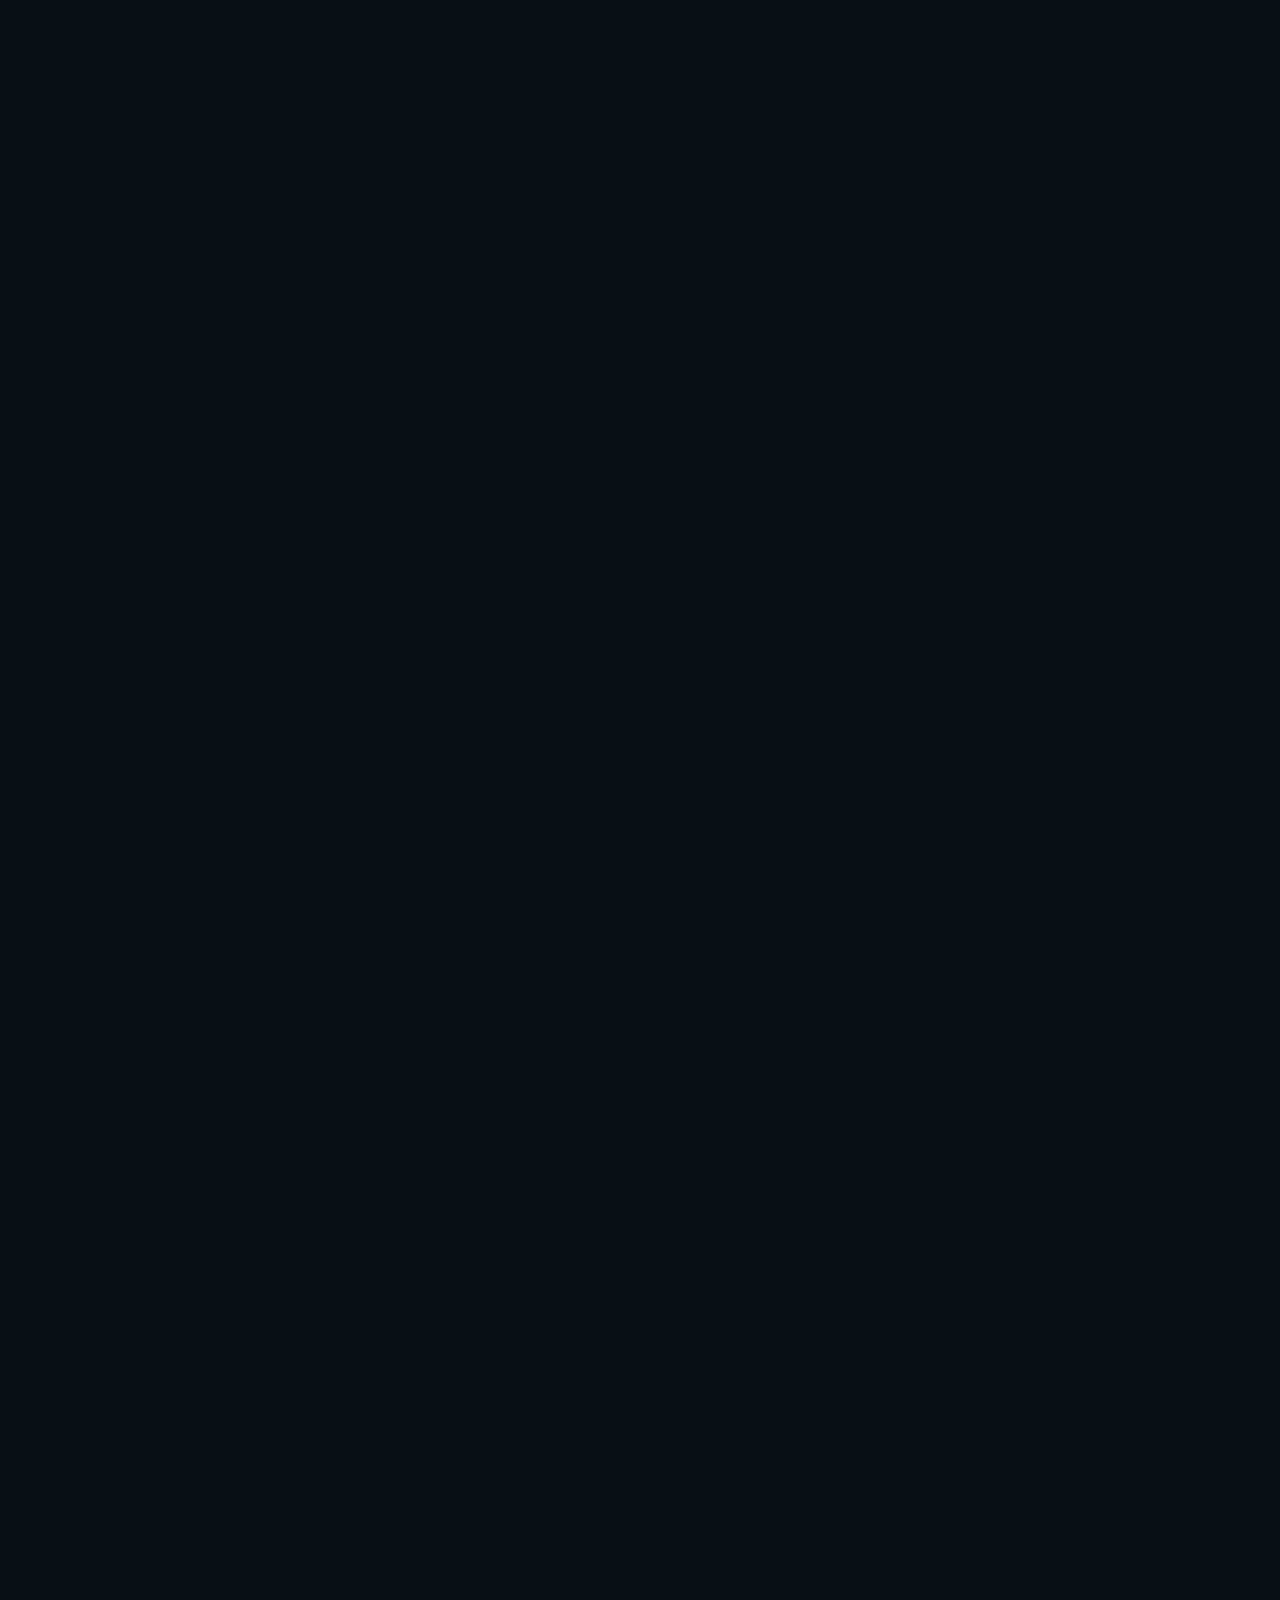
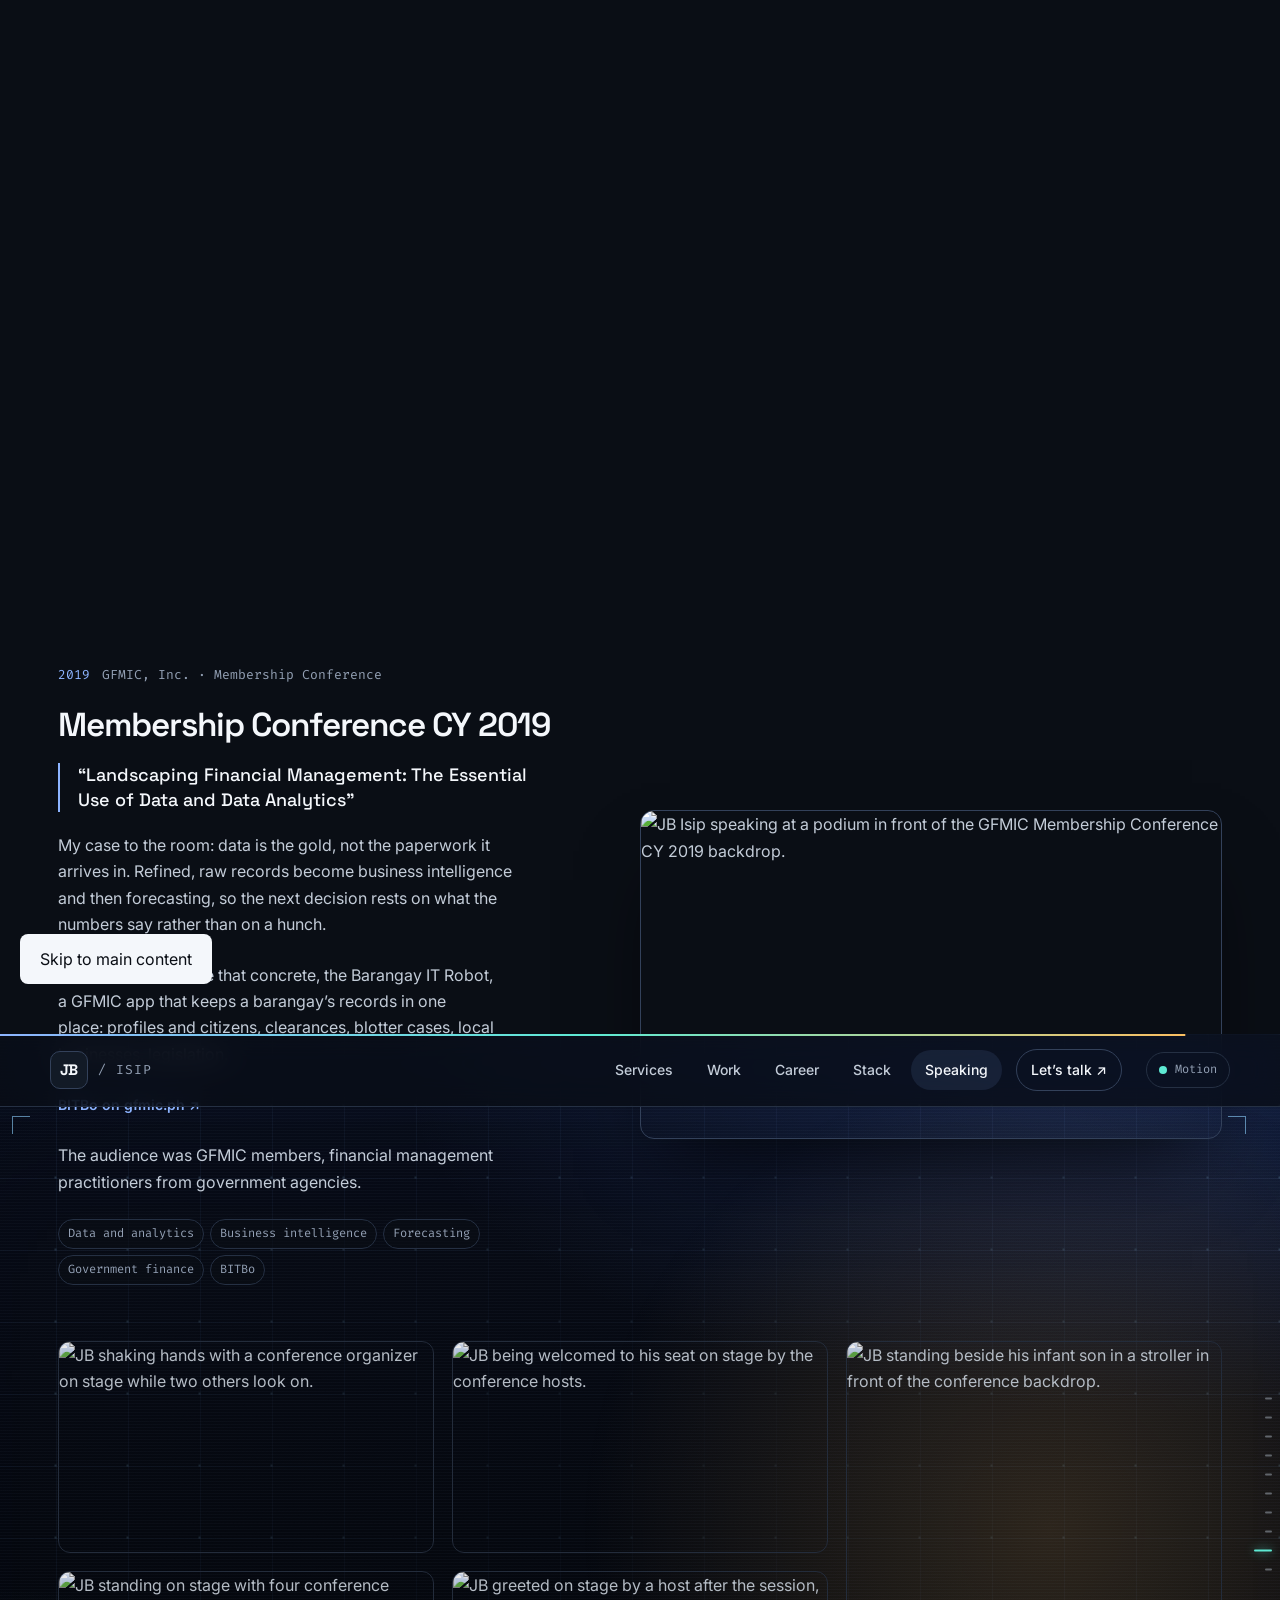
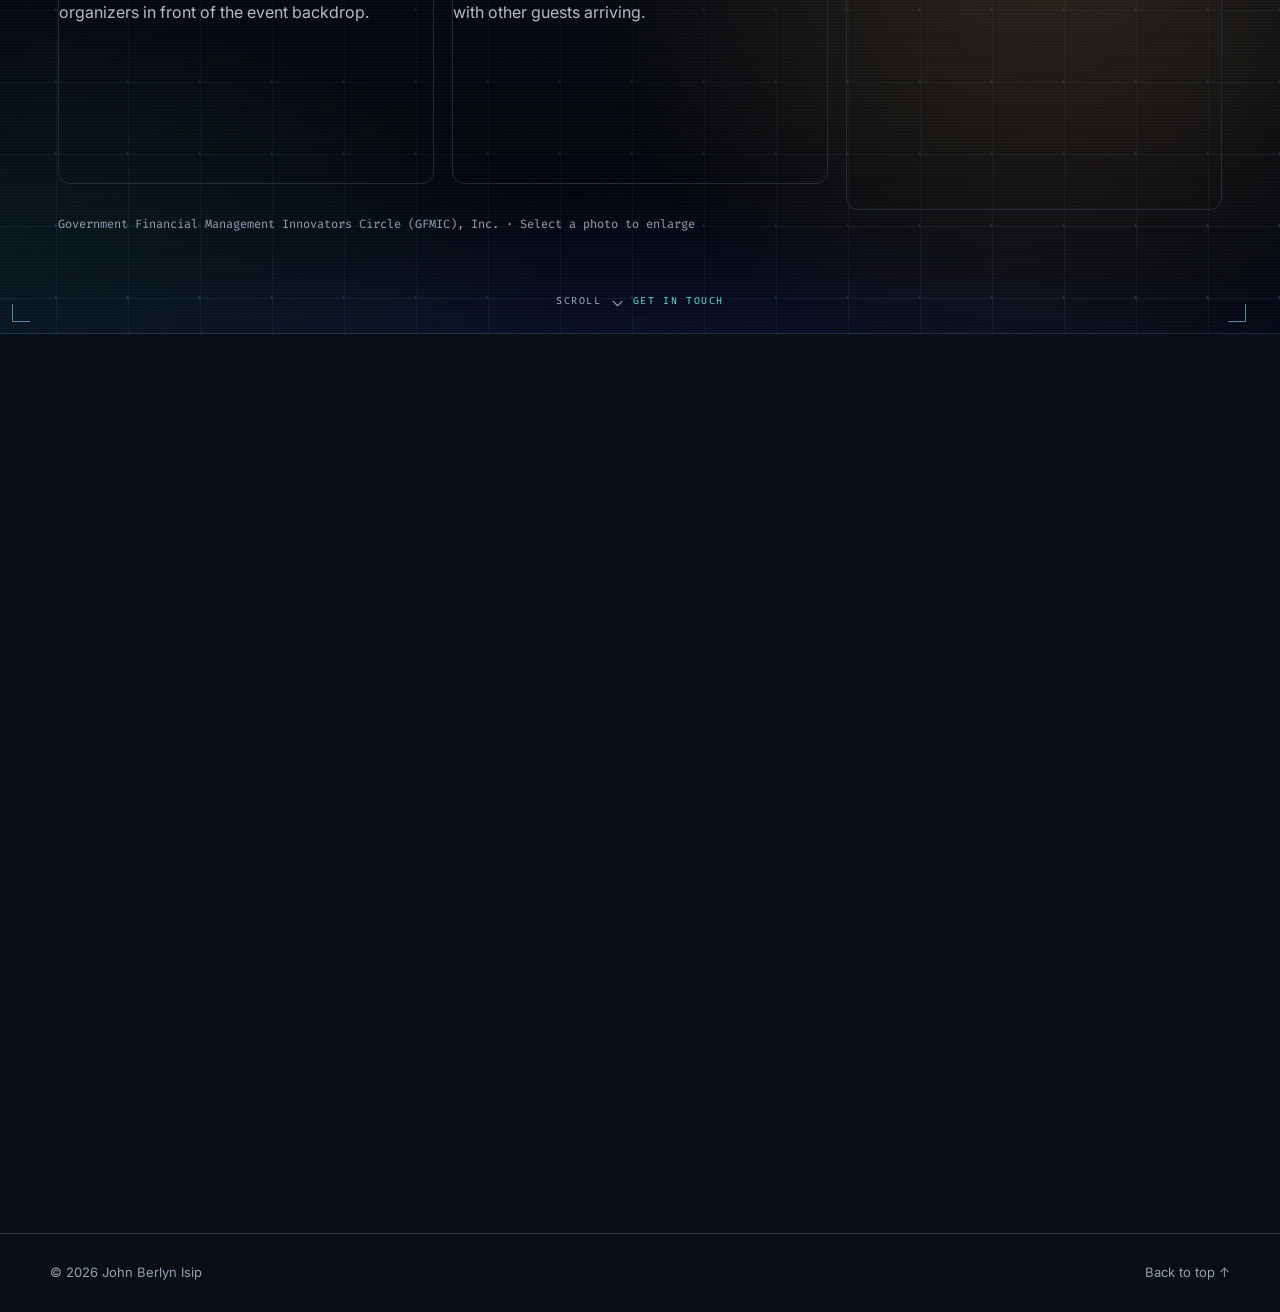
==== commit 14469a34: "Fly the screen-dive camera on a clock, with a sci-fi flight overlay The camera no longer follows scr" ====
--- a/index.html
+++ b/index.html
@@ -129,7 +129,7 @@
 
     <link
       rel="stylesheet"
-      href="styles.css?v=20261111"
+      href="styles.css?v=20261112"
     />
 
     <!-- Scripting enables reveals and the optional game. Motion starts on;
@@ -151,7 +151,8 @@
  <div class="backdrop" aria-hidden="true"></div>
  <!-- The desk: JB filmed from two sides. script.js adds the clips and turns him to the
       other monitor whenever the section under the reading line changes. On wide screens
-      desk-screen is the glass of his monitor: the camera dives into it for each section. -->
+      desk-screen is the glass of his monitor: the camera dives into it for each section,
+      desk-fx draws the flight over the footage, and scene-hud frames the picture. -->
  <div class="desk-stage" id="desk-stage" data-station="a" aria-hidden="true">
   <div class="desk-frame" id="desk-frame">
    <img class="desk-still" data-still="a" src="img/desk/desk-a.webp" width="1280" height="720" alt="" decoding="async" fetchpriority="high">
@@ -159,10 +160,18 @@
   </div>
   <div class="desk-scrim"></div>
   <div class="desk-dim"></div>
-  <div class="desk-screen" id="desk-screen"><i class="desk-screen-glare"></i></div>
+  <div class="desk-screen" id="desk-screen"><i class="desk-screen-grid"></i><i class="desk-screen-scan"></i><i class="desk-screen-glare"></i></div>
+  <canvas class="desk-fx" id="desk-fx"></canvas>
   <div class="desk-holo" id="desk-holo"></div>
   <div class="desk-grain"></div>
   <p class="desk-hud"><i></i><span id="desk-hud-state">reviewing</span><b id="desk-hud-scene">Intro</b></p>
+ </div>
+ <div class="scene-hud" id="scene-hud" aria-hidden="true" data-edge="false">
+  <i class="scene-bar scene-bar-top"></i><i class="scene-bar scene-bar-bottom"></i>
+  <p class="scene-caption" id="scene-caption"></p>
+  <div class="scene-frame"><i></i><i></i><i></i><i></i></div>
+  <ol class="scene-rail" id="scene-rail"></ol>
+  <p class="scene-next"><span>Scroll</span><i></i><b id="scene-next-label"></b></p>
  </div>
 
  <header class="nav-header" id="nav-header"><nav class="nav-container" aria-label="Main navigation">
@@ -614,6 +623,6 @@
 
  <dialog class="lightbox" id="lightbox" aria-label="ROOC dashboard screenshot"><img class="lightbox-image" id="lightbox-image" alt=""><button class="lightbox-close" id="lightbox-close" type="button" aria-label="Close screenshot">&times;</button></dialog>
  <footer class="footer"><div class="section-container footer-container"><p>&copy; <span id="year">2026</span> John Berlyn Isip</p><a href="#hero">Back to top ↑</a></div></footer>
- <script src="script.js?v=20261111"></script>
+ <script src="script.js?v=20261112"></script>
  </body>
 </html>
--- a/styles.css
+++ b/styles.css
@@ -1468,28 +1468,79 @@
    draws the clip frame, the glass (.desk-screen) and the section being read with one projective
    map each, so the section stays on the screen while the camera flies in and out. --dive is how
    far in the camera is (0 the room, 1 inside the screen), --glass how far the screen has
-   switched from his editor to the page, --bezel the bezel's width with the glass at full size. */
-.desk-dim,.desk-screen {display:none;}
+   switched from his editor to the page, --bezel the bezel's width with the glass at full size.
+   html.desk-scenes is added while the camera actually flies (motion on, a mouse or trackpad):
+   the flight runs on a clock, and the wheel only asks for the next section. */
+.desk-dim,.desk-screen,.desk-fx,.scene-hud {display:none;}
 .desk-dive .desk-frame {transform-origin:0 0;animation:none;will-change:transform;}
 .desk-dive .desk-scrim::after {opacity:calc(var(--cover-r) * (1 - var(--dive,0)));}
-.desk-dive .desk-hud {opacity:calc(1 - var(--dive,0));}
-.desk-dive .desk-dim {display:block;position:absolute;inset:0;background:radial-gradient(ellipse 75% 75% at 50% 50%,rgba(4,6,12,.3),rgba(4,6,12,.82));opacity:var(--dive,0);}
-.desk-dive .desk-screen {display:block;position:absolute;left:0;top:0;width:100%;height:100%;transform-origin:0 0;opacity:var(--glass,0);will-change:transform,opacity;border-radius:calc(var(--bezel,16px) * .3);
- background:radial-gradient(ellipse 85% 75% at 50% 40%,transparent 52%,rgba(2,4,9,.5) 100%),radial-gradient(ellipse 60% 50% at 80% 10%,rgba(94,140,255,.11),transparent 70%),radial-gradient(ellipse 50% 45% at 10% 90%,rgba(94,234,212,.07),transparent 70%),linear-gradient(rgba(141,180,255,.03) 1px,transparent 1px) 0 0/100% 56px,linear-gradient(90deg,rgba(141,180,255,.03) 1px,transparent 1px) 0 0/56px 100%,linear-gradient(180deg,#0a0e18,#070a11);
- box-shadow:0 0 0 var(--bezel,16px) #05070b,0 0 0 calc(var(--bezel,16px) + 1.5px) rgba(150,170,210,.18),0 0 calc(var(--bezel,16px) * 8) rgba(84,140,255,.2);}
-.desk-screen::after {content:"";position:absolute;inset:0;border-radius:inherit;box-shadow:inset 0 0 0 1px rgba(141,180,255,.12),inset 0 0 180px rgba(40,70,150,.12);}
+/* What he is doing shows out in the room and inside a screen, but only at the top of the
+   intro or a section (--tag), where nothing scrolls under it, and not in mid-flight. */
+.desk-dive .desk-hud {opacity:calc(var(--tag,1) * (1 - 4 * var(--dive,0) * (1 - var(--dive,0))));transition:left 1.4s var(--ease-in-out),transform 1.4s var(--ease-in-out),opacity .3s linear;}
+.desk-dive .desk-dim {display:block;position:absolute;inset:0;background:radial-gradient(ellipse 75% 75% at 50% 50%,rgba(3,5,11,.34),rgba(3,5,11,.9));opacity:var(--dive,0);}
+.desk-dive .desk-fx {display:block;position:absolute;inset:0;width:100%;height:100%;}
+/* The glass: a deep, slightly lit space behind the page, with a grid that drifts. */
+.desk-dive .desk-screen {display:block;position:absolute;left:0;top:0;width:100%;height:100%;overflow:hidden;transform-origin:0 0;opacity:var(--glass,0);will-change:transform,opacity;border-radius:calc(var(--bezel,16px) * .3);
+ background:radial-gradient(ellipse 70% 55% at 84% 4%,rgba(84,132,255,.2),transparent 70%),radial-gradient(ellipse 55% 50% at 6% 96%,rgba(94,234,212,.12),transparent 70%),radial-gradient(ellipse 60% 40% at 50% 112%,rgba(110,90,255,.14),transparent 70%),linear-gradient(180deg,#070b17,#04070e 55%,#03050a);
+ box-shadow:0 0 0 var(--bezel,16px) #04060a,0 0 0 calc(var(--bezel,16px) + 1.5px) rgba(150,190,240,.22),0 0 calc(var(--bezel,16px) * 10) rgba(84,150,255,.3);}
+.desk-screen::before {content:"";position:absolute;inset:0;background:radial-gradient(ellipse 88% 80% at 50% 42%,transparent 50%,rgba(1,3,8,.62) 100%);}
+.desk-screen::after {content:"";position:absolute;inset:0;border-radius:inherit;box-shadow:inset 0 0 0 1px rgba(141,200,255,.16),inset 0 0 200px rgba(40,90,200,.16);}
+/* The grid is faint behind the reading column and stronger toward the edges. */
+.desk-screen-grid {position:absolute;inset:0;-webkit-mask-image:radial-gradient(ellipse 62% 58% at 50% 46%,rgba(0,0,0,.22),#000 100%);mask-image:radial-gradient(ellipse 62% 58% at 50% 46%,rgba(0,0,0,.22),#000 100%);}
+.desk-screen-grid::before {content:"";position:absolute;inset:-72px;background:linear-gradient(rgba(130,180,255,.07) 1px,transparent 1px) 0 0/72px 72px,linear-gradient(90deg,rgba(130,180,255,.07) 1px,transparent 1px) 0 0/72px 72px,radial-gradient(circle,rgba(160,220,255,.22) 1px,transparent 1.6px) 35.5px 35.5px/72px 72px;animation:glass-drift 18s linear infinite;}
+/* Fine scan lines, and one bright line that runs down the glass each time the camera lands. */
+.desk-screen-scan {position:absolute;inset:0;background:repeating-linear-gradient(180deg,rgba(170,205,255,.026) 0 1px,transparent 1px 3px);}
+.desk-screen-scan::after {content:"";position:absolute;left:0;right:0;top:0;height:24%;background:linear-gradient(180deg,transparent,rgba(94,234,212,.07) 70%,rgba(150,240,230,.34) 98.5%,rgba(220,255,250,.7) 99.4%,transparent);transform:translateY(-110%);}
+.desk-stage[data-land="0"] .desk-screen-scan::after {animation:glass-sweep-a 1s cubic-bezier(.3,0,.5,1) both;}
+.desk-stage[data-land="1"] .desk-screen-scan::after {animation:glass-sweep-b 1s cubic-bezier(.3,0,.5,1) both;}
 /* The room reflected in the glass, from outside. It is gone once the camera is through it. */
-.desk-screen-glare {position:absolute;inset:0;border-radius:inherit;background:linear-gradient(112deg,rgba(255,255,255,.14),rgba(255,255,255,.03) 22%,transparent 40%,transparent 74%,rgba(141,180,255,.07));opacity:calc(1 - var(--dive,0));}
+.desk-screen-glare {position:absolute;inset:0;border-radius:inherit;background:linear-gradient(112deg,rgba(255,255,255,.15),rgba(255,255,255,.03) 22%,transparent 40%,transparent 74%,rgba(141,180,255,.08));opacity:calc(1 - var(--dive,0));}
+@keyframes glass-drift {to {transform:translate(72px,72px);}}
+@keyframes glass-sweep-a {from {transform:translateY(-110%);}to {transform:translateY(430%);}}
+@keyframes glass-sweep-b {from {transform:translateY(-110%);}to {transform:translateY(430%);}}
+/* The grid drifts only while the reader is inside, so nothing else moves during a flight. */
+.desk-scenes:not(.cam-inside) .desk-screen-grid::before {animation-play-state:paused;}
+.motion-off .desk-screen-grid::before,.motion-off .desk-screen-scan::after {animation:none!important;}
+
+/* The frame around the picture while the camera flies: film bars and a caption in transit,
+   corner marks inside a screen, a tick per section at the right edge, and the cue at a
+   section's end. --bars and --in come from script.js. */
+.desk-scenes .scene-hud {display:block;position:fixed;inset:0;z-index:900;pointer-events:none;font:10px/1.2 var(--font-mono);letter-spacing:.16em;text-transform:uppercase;color:rgba(214,226,243,.78);--bars:0;--in:0;}
+.scene-bar {position:absolute;left:0;right:0;height:9vh;background:#020409;transform:scaleY(var(--bars));}
+.scene-bar-top {top:0;transform-origin:50% 0;}
+.scene-bar-bottom {bottom:0;transform-origin:50% 100%;}
+.scene-caption {position:absolute;left:clamp(28px,4.5vw,84px);bottom:calc(4.5vh - 6px);display:flex;align-items:center;gap:12px;opacity:var(--bars);color:var(--color-accent-2);white-space:nowrap;}
+.scene-caption::before {content:"";width:22px;height:1px;background:currentColor;}
+.scene-frame i {--out:calc((1 - var(--in)) * 22px);position:absolute;width:18px;height:18px;border:1px solid rgba(141,210,255,.6);opacity:var(--in);}
+.scene-frame i:nth-child(1) {left:12px;top:calc(var(--nav-height) + 10px);border-right:0;border-bottom:0;transform:translate(calc(var(--out) * -1),calc(var(--out) * -1));}
+.scene-frame i:nth-child(2) {right:34px;top:calc(var(--nav-height) + 10px);border-left:0;border-bottom:0;transform:translate(var(--out),calc(var(--out) * -1));}
+.scene-frame i:nth-child(3) {right:34px;bottom:12px;border-left:0;border-top:0;transform:translate(var(--out),var(--out));}
+.scene-frame i:nth-child(4) {left:12px;bottom:12px;border-right:0;border-top:0;transform:translate(calc(var(--out) * -1),var(--out));}
+.scene-rail {position:absolute;right:8px;top:50%;transform:translateY(-50%);display:grid;gap:5px;list-style:none;pointer-events:auto;opacity:calc(1 - .7 * var(--bars));}
+.scene-rail button {display:block;position:relative;width:20px;height:14px;border:0;background:none;cursor:pointer;font:inherit;letter-spacing:inherit;text-transform:inherit;color:inherit;}
+.scene-rail button::before {content:"";position:absolute;right:0;top:6px;width:7px;height:2px;border-radius:1px;background:rgba(214,226,243,.38);transition:width .35s var(--ease-out),background .35s linear,box-shadow .35s linear;}
+.scene-rail button:hover::before {width:13px;background:rgba(214,226,243,.85);}
+.scene-rail .is-on button::before {width:18px;background:var(--color-accent-2);box-shadow:0 0 10px rgba(94,234,212,.8);}
+.scene-rail button::after {content:attr(data-label);position:absolute;right:28px;top:50%;transform:translate(6px,-50%);padding:6px 10px;border:1px solid var(--color-border);border-radius:6px;background:rgba(7,10,16,.94);white-space:nowrap;opacity:0;pointer-events:none;transition:opacity .2s linear,transform .2s var(--ease-out);}
+.scene-rail button:hover::after {opacity:1;transform:translate(0,-50%);}
+.scene-next {position:absolute;left:50%;bottom:clamp(14px,3vh,30px);transform:translateX(-50%);display:flex;align-items:center;gap:12px;white-space:nowrap;opacity:0;transition:opacity .4s linear;text-shadow:0 1px 8px rgba(0,0,0,.8);}
+.scene-hud[data-edge="true"] .scene-next {opacity:1;transition-delay:.35s;}
+.scene-next b {font-weight:400;color:var(--color-accent-2);}
+.scene-next i {width:7px;height:7px;border-right:1px solid currentColor;border-bottom:1px solid currentColor;transform:rotate(45deg);animation:scene-cue 1.6s var(--ease-in-out) infinite;}
+@keyframes scene-cue {0%,100% {translate:0 -3px;opacity:.5;}50% {translate:0 2px;opacity:1;}}
 
 @media (min-width:1100px) {
- /* A section fills the screen it is on. Only the one on the glass is drawn; script.js fades it
-    in with the glass and takes its transform off once the camera is inside. */
- .desk-dive .section:not(.hero) {min-height:100vh;padding:7vh clamp(28px,4.5vw,84px) 13vh;transform-origin:0 0;}
- .desk-dive:not(.motion-off) main > .section:not(.hero) {opacity:0;pointer-events:none;}
- .desk-dive:not(.motion-off) main > .section.is-inside {pointer-events:auto;}
- /* Room between two sections for the pull-out, his turn and the next dive. With motion off
-    there is no camera, so the sections simply follow one another. */
- .desk-dive:not(.motion-off) main > .section:nth-child(n+3) {margin-top:var(--dive-gap,100vh);}
+ /* A section fills the screen it is on, with its content centred when there is room to spare.
+    Only the one on the glass is drawn; script.js fades it in with the glass and takes its
+    transform off once the camera is inside. */
+ .desk-dive .section:not(.hero) {display:flex;flex-direction:column;justify-content:center;min-height:100vh;padding:calc(var(--nav-height) + 5vh) clamp(28px,4.5vw,84px) 11vh;transform-origin:0 0;}
+ .desk-dive .section:not(.hero) > * {width:100%;}
+ .desk-scenes {overflow-anchor:none;}
+ .desk-scenes main > .section:not(.hero) {opacity:0;pointer-events:none;}
+ .desk-scenes main > .section.is-inside {pointer-events:auto;}
+ /* The footer belongs to the last section's screen: it shows only from inside. */
+ .desk-scenes .footer {opacity:0;transition:opacity .25s linear;}
+ .desk-scenes.cam-inside .footer {opacity:1;}
 
  /* The intro stays out in the room: a lower third on JB's side, the 3D workspace in his eyeline. */
  .desk-wide .hero {min-height:100svh;padding:calc(var(--nav-height) + 20px) clamp(28px,4.5vw,84px) 22vh;}
@@ -1501,7 +1552,7 @@
  .desk-wide .hero-visual {align-self:center;}
  .desk-wide .hero-stats,.desk-wide .logo-strip {width:min(60%,980px);margin-left:auto;}
 }
-@media print {.desk-dive main > .section {opacity:1!important;transform:none!important;clip-path:none!important;margin-top:0!important;min-height:0!important;}}
+@media print {.desk-dive main > .section {opacity:1!important;transform:none!important;clip-path:none!important;min-height:0!important;}.scene-hud {display:none!important;}}
 
 /* Narrow screens: the stage stays behind the content, cropped to JB, under one even scrim. */
 @media (max-width:1099px) {
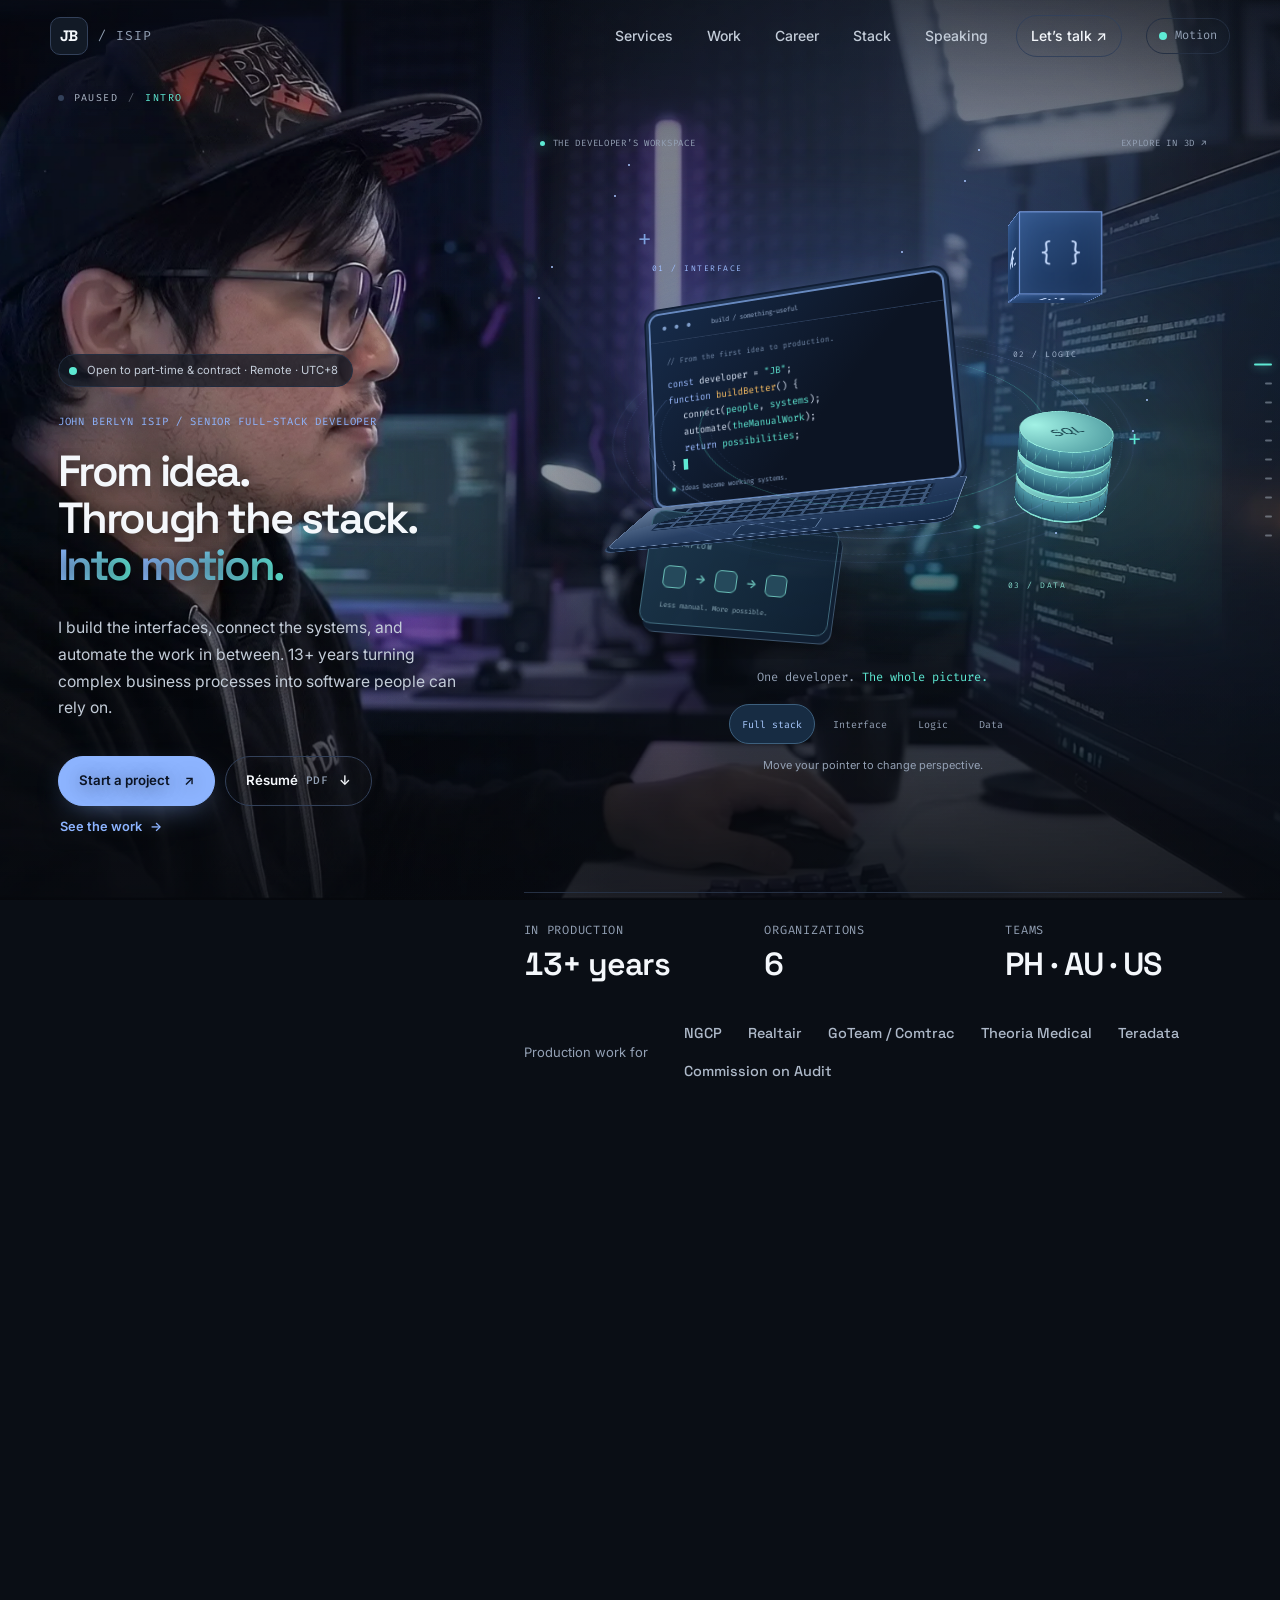
==== commit c98b33f7: "Let the screen-dive camera fly on touch screens The camera was switched off for touch, so an iPad in" ====
--- a/index.html
+++ b/index.html
@@ -129,7 +129,7 @@
 
     <link
       rel="stylesheet"
-      href="styles.css?v=20261112"
+      href="styles.css?v=20261113"
     />
 
     <!-- Scripting enables reveals and the optional game. Motion starts on;
@@ -623,6 +623,6 @@
 
  <dialog class="lightbox" id="lightbox" aria-label="ROOC dashboard screenshot"><img class="lightbox-image" id="lightbox-image" alt=""><button class="lightbox-close" id="lightbox-close" type="button" aria-label="Close screenshot">&times;</button></dialog>
  <footer class="footer"><div class="section-container footer-container"><p>&copy; <span id="year">2026</span> John Berlyn Isip</p><a href="#hero">Back to top ↑</a></div></footer>
- <script src="script.js?v=20261112"></script>
+ <script src="script.js?v=20261113"></script>
  </body>
 </html>
--- a/styles.css
+++ b/styles.css
@@ -1469,7 +1469,7 @@
    map each, so the section stays on the screen while the camera flies in and out. --dive is how
    far in the camera is (0 the room, 1 inside the screen), --glass how far the screen has
    switched from his editor to the page, --bezel the bezel's width with the glass at full size.
-   html.desk-scenes is added while the camera actually flies (motion on, a mouse or trackpad):
+   html.desk-scenes is added while the camera actually flies (motion on):
    the flight runs on a clock, and the wheel only asks for the next section. */
 .desk-dim,.desk-screen,.desk-fx,.scene-hud {display:none;}
 .desk-dive .desk-frame {transform-origin:0 0;animation:none;will-change:transform;}
@@ -1535,7 +1535,8 @@
     transform off once the camera is inside. */
  .desk-dive .section:not(.hero) {display:flex;flex-direction:column;justify-content:center;min-height:100vh;padding:calc(var(--nav-height) + 5vh) clamp(28px,4.5vw,84px) 11vh;transform-origin:0 0;}
  .desk-dive .section:not(.hero) > * {width:100%;}
- .desk-scenes {overflow-anchor:none;}
+ /* The desk moves the page itself there, for the wheel and for a finger alike (a pinch still zooms). */
+ .desk-scenes {overflow-anchor:none;overscroll-behavior:none;touch-action:pinch-zoom;}
  .desk-scenes main > .section:not(.hero) {opacity:0;pointer-events:none;}
  .desk-scenes main > .section.is-inside {pointer-events:auto;}
  /* The footer belongs to the last section's screen: it shows only from inside. */
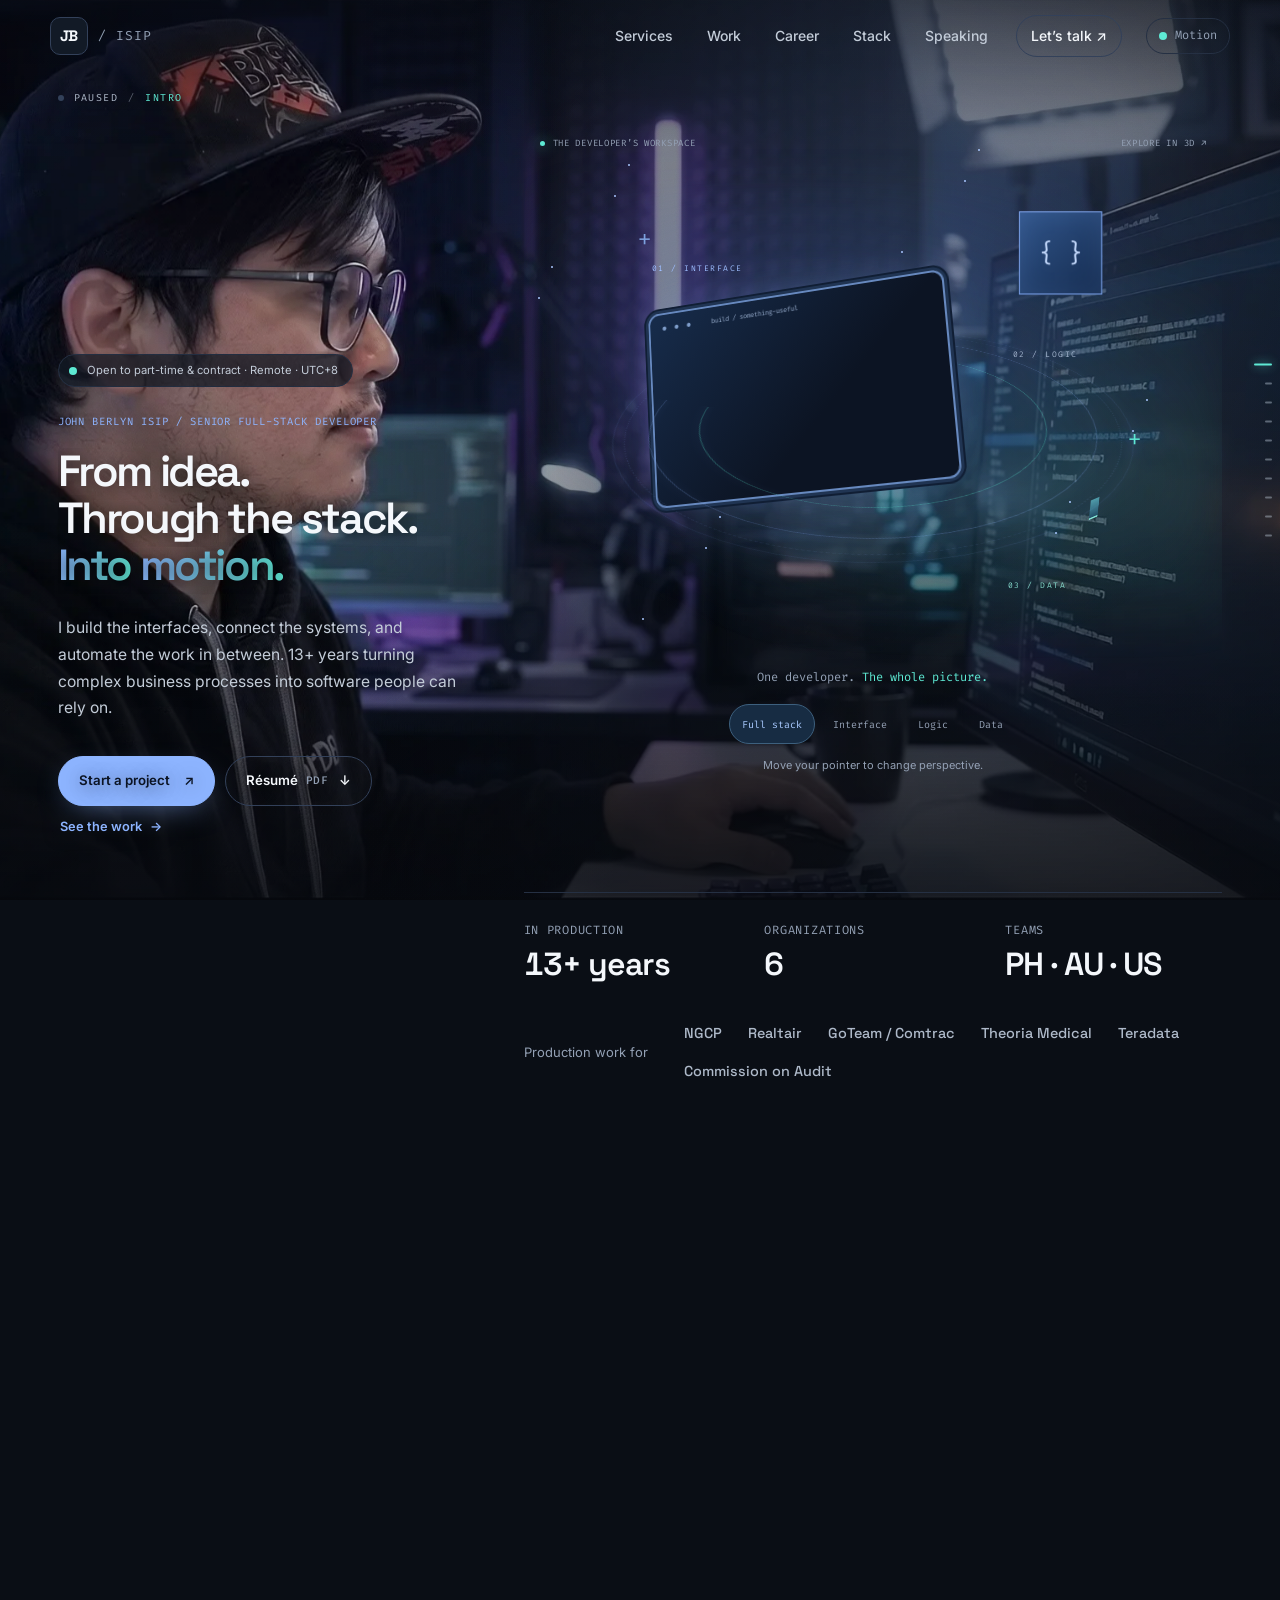
==== commit 98edda89: "Keep the screen dive off on touch screens until it is fixed On a real iPad the touch version jumped " ====
--- a/index.html
+++ b/index.html
@@ -129,7 +129,7 @@
 
     <link
       rel="stylesheet"
-      href="styles.css?v=20261113"
+      href="styles.css?v=20261114"
     />
 
     <!-- Scripting enables reveals and the optional game. Motion starts on;
@@ -623,6 +623,6 @@
 
  <dialog class="lightbox" id="lightbox" aria-label="ROOC dashboard screenshot"><img class="lightbox-image" id="lightbox-image" alt=""><button class="lightbox-close" id="lightbox-close" type="button" aria-label="Close screenshot">&times;</button></dialog>
  <footer class="footer"><div class="section-container footer-container"><p>&copy; <span id="year">2026</span> John Berlyn Isip</p><a href="#hero">Back to top ↑</a></div></footer>
- <script src="script.js?v=20261113"></script>
+ <script src="script.js?v=20261114"></script>
  </body>
 </html>
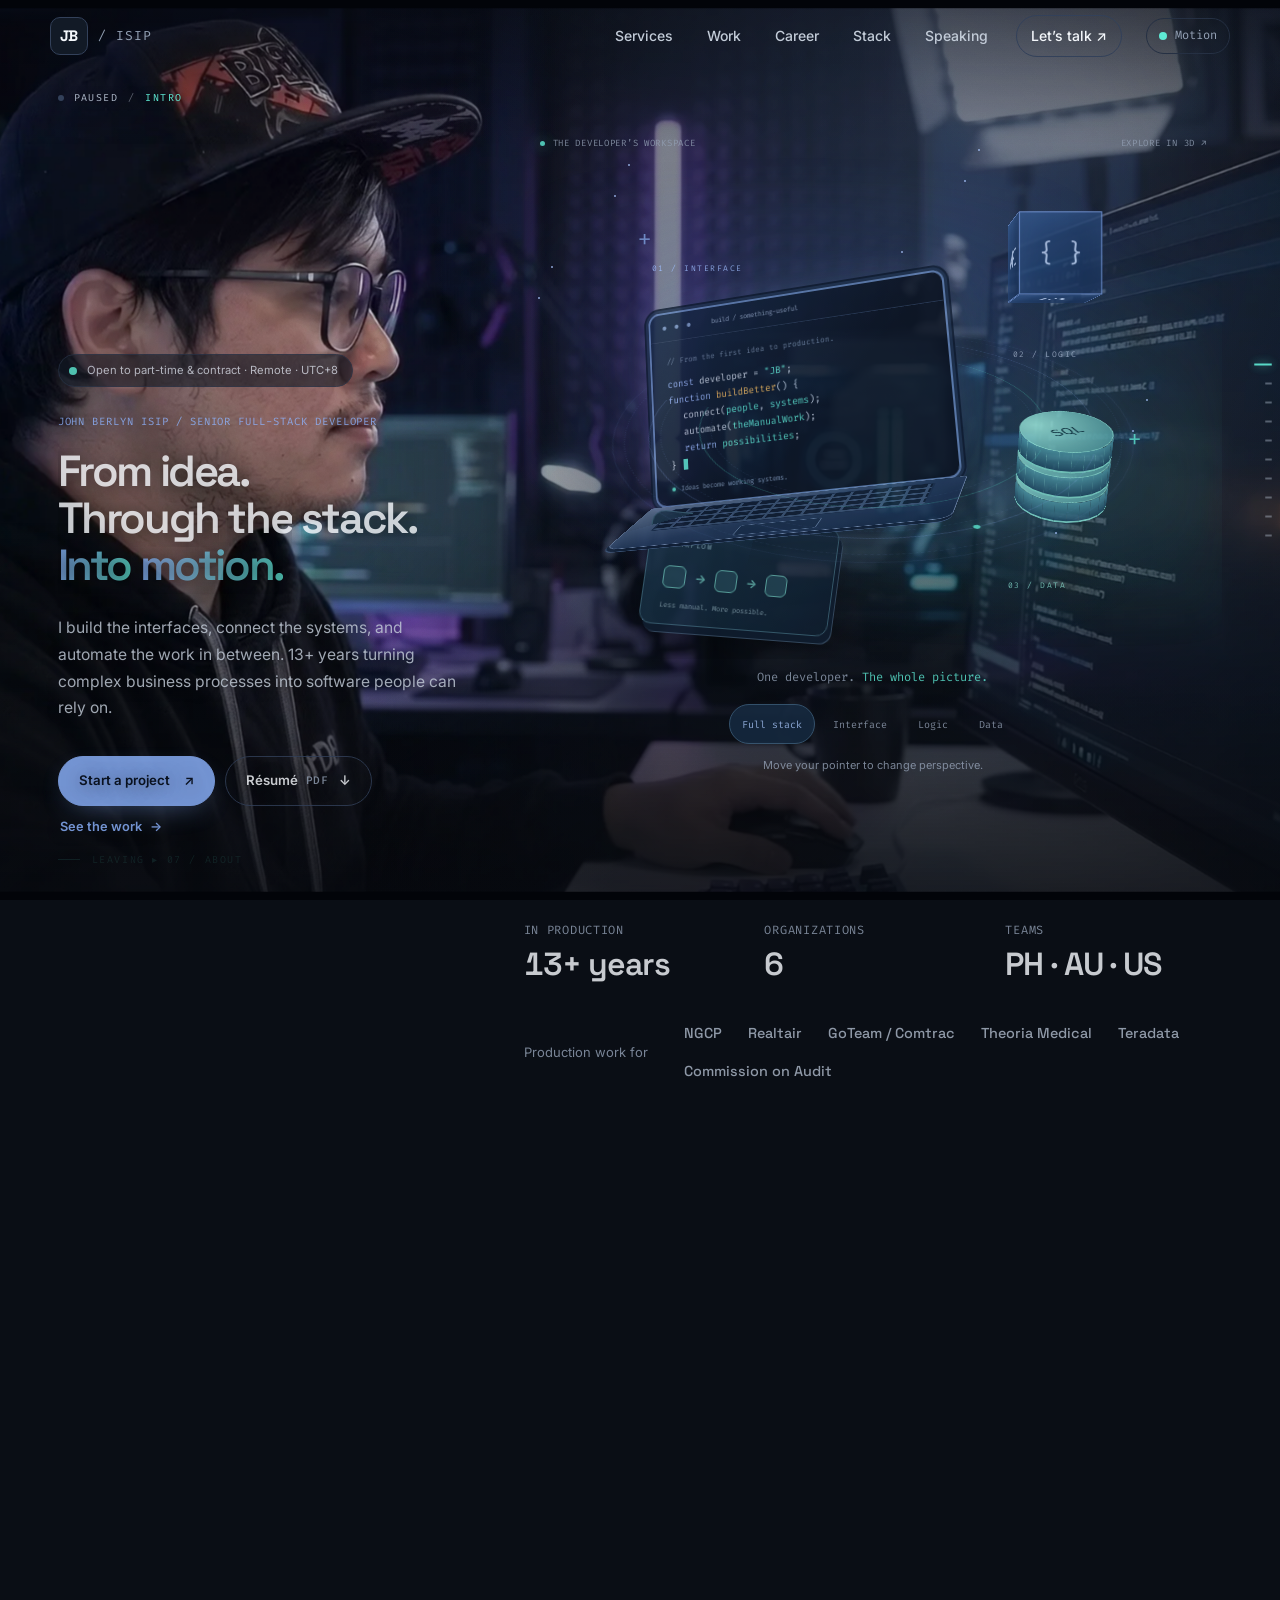
==== commit e2c3f8dc: "Trust the desk's own scroll position over late browser reports On an iPad the page started the dive " ====
--- a/index.html
+++ b/index.html
@@ -129,7 +129,7 @@
 
     <link
       rel="stylesheet"
-      href="styles.css?v=20261114"
+      href="styles.css?v=20261115"
     />
 
     <!-- Scripting enables reveals and the optional game. Motion starts on;
@@ -623,6 +623,6 @@
 
  <dialog class="lightbox" id="lightbox" aria-label="ROOC dashboard screenshot"><img class="lightbox-image" id="lightbox-image" alt=""><button class="lightbox-close" id="lightbox-close" type="button" aria-label="Close screenshot">&times;</button></dialog>
  <footer class="footer"><div class="section-container footer-container"><p>&copy; <span id="year">2026</span> John Berlyn Isip</p><a href="#hero">Back to top ↑</a></div></footer>
- <script src="script.js?v=20261114"></script>
+ <script src="script.js?v=20261115"></script>
  </body>
 </html>
--- a/styles.css
+++ b/styles.css
@@ -1536,7 +1536,7 @@
  .desk-dive .section:not(.hero) {display:flex;flex-direction:column;justify-content:center;min-height:100vh;padding:calc(var(--nav-height) + 5vh) clamp(28px,4.5vw,84px) 11vh;transform-origin:0 0;}
  .desk-dive .section:not(.hero) > * {width:100%;}
  /* The desk moves the page itself there, for the wheel and for a finger alike (a pinch still zooms). */
- .desk-scenes {overflow-anchor:none;overscroll-behavior:none;touch-action:pinch-zoom;}
+ .desk-scenes {overflow-anchor:none;overscroll-behavior:none;touch-action:pinch-zoom;scroll-behavior:auto;}
  .desk-scenes main > .section:not(.hero) {opacity:0;pointer-events:none;}
  .desk-scenes main > .section.is-inside {pointer-events:auto;}
  /* The footer belongs to the last section's screen: it shows only from inside. */
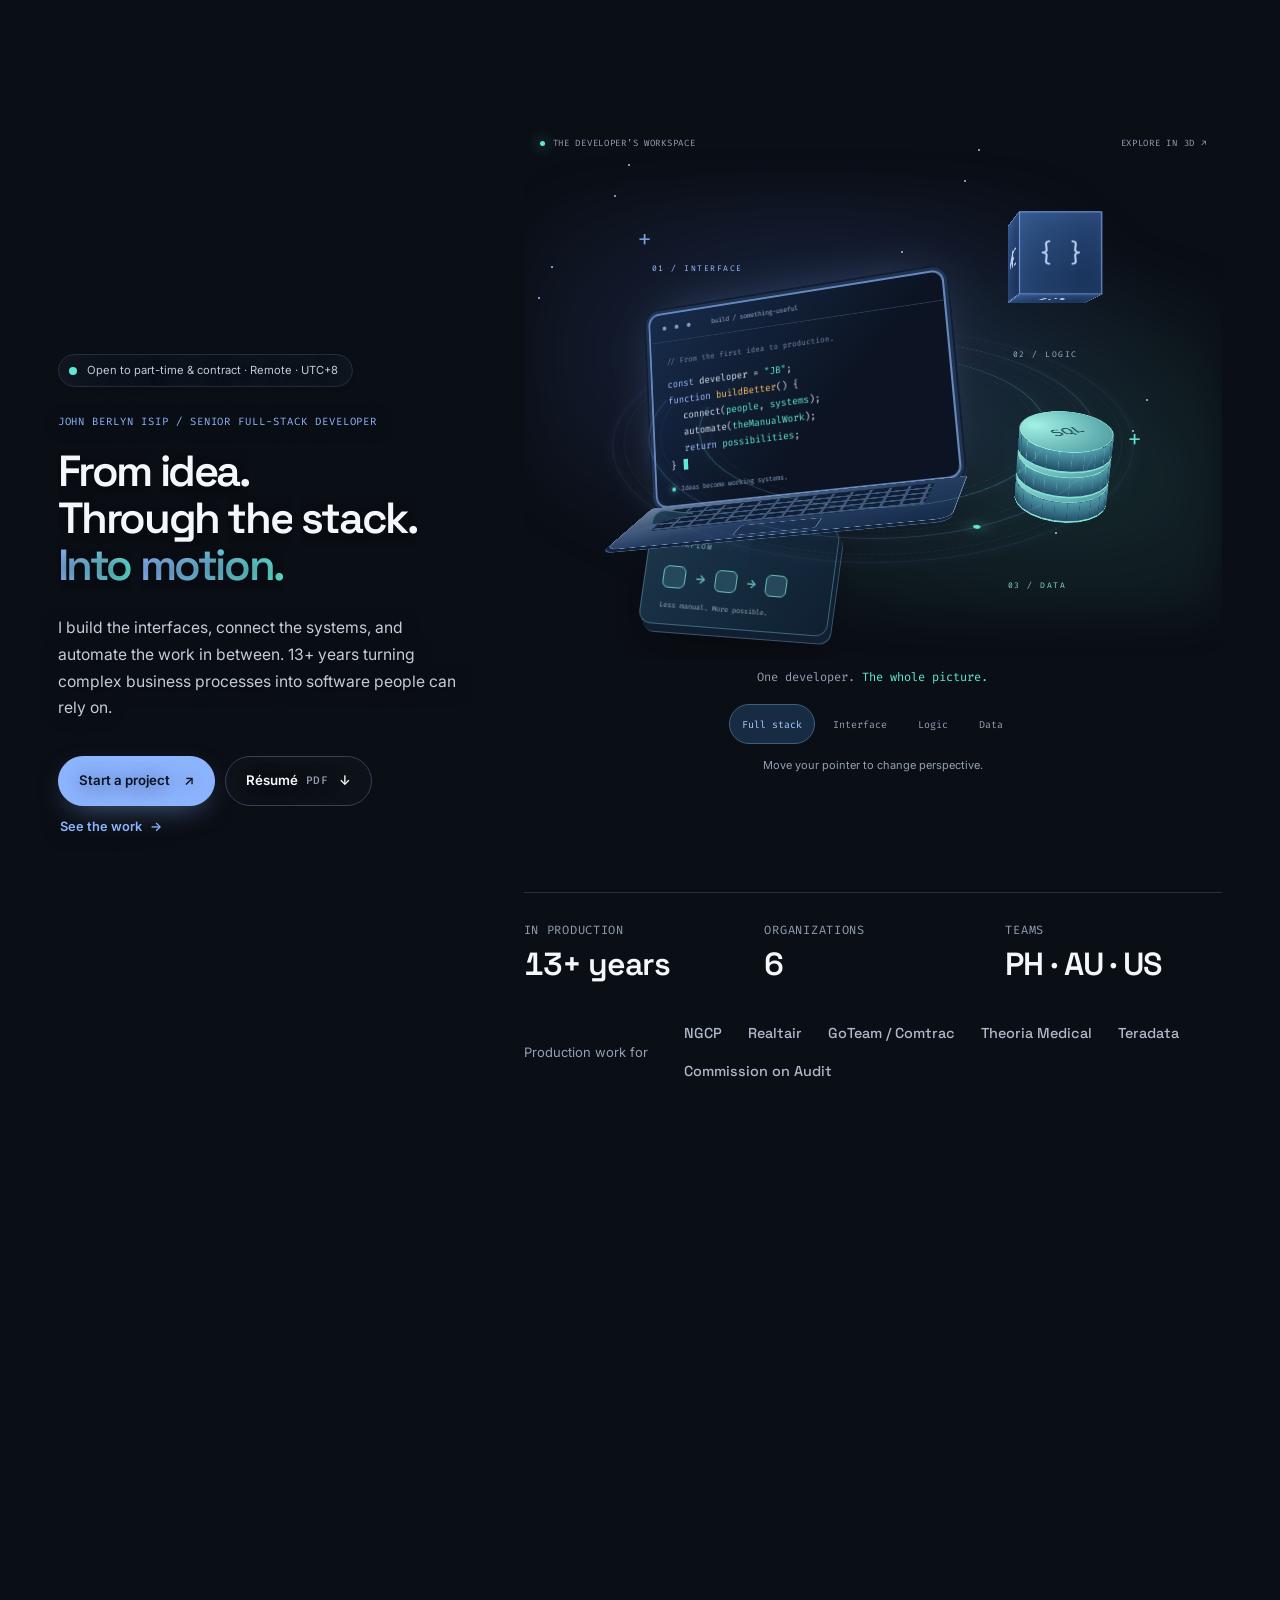
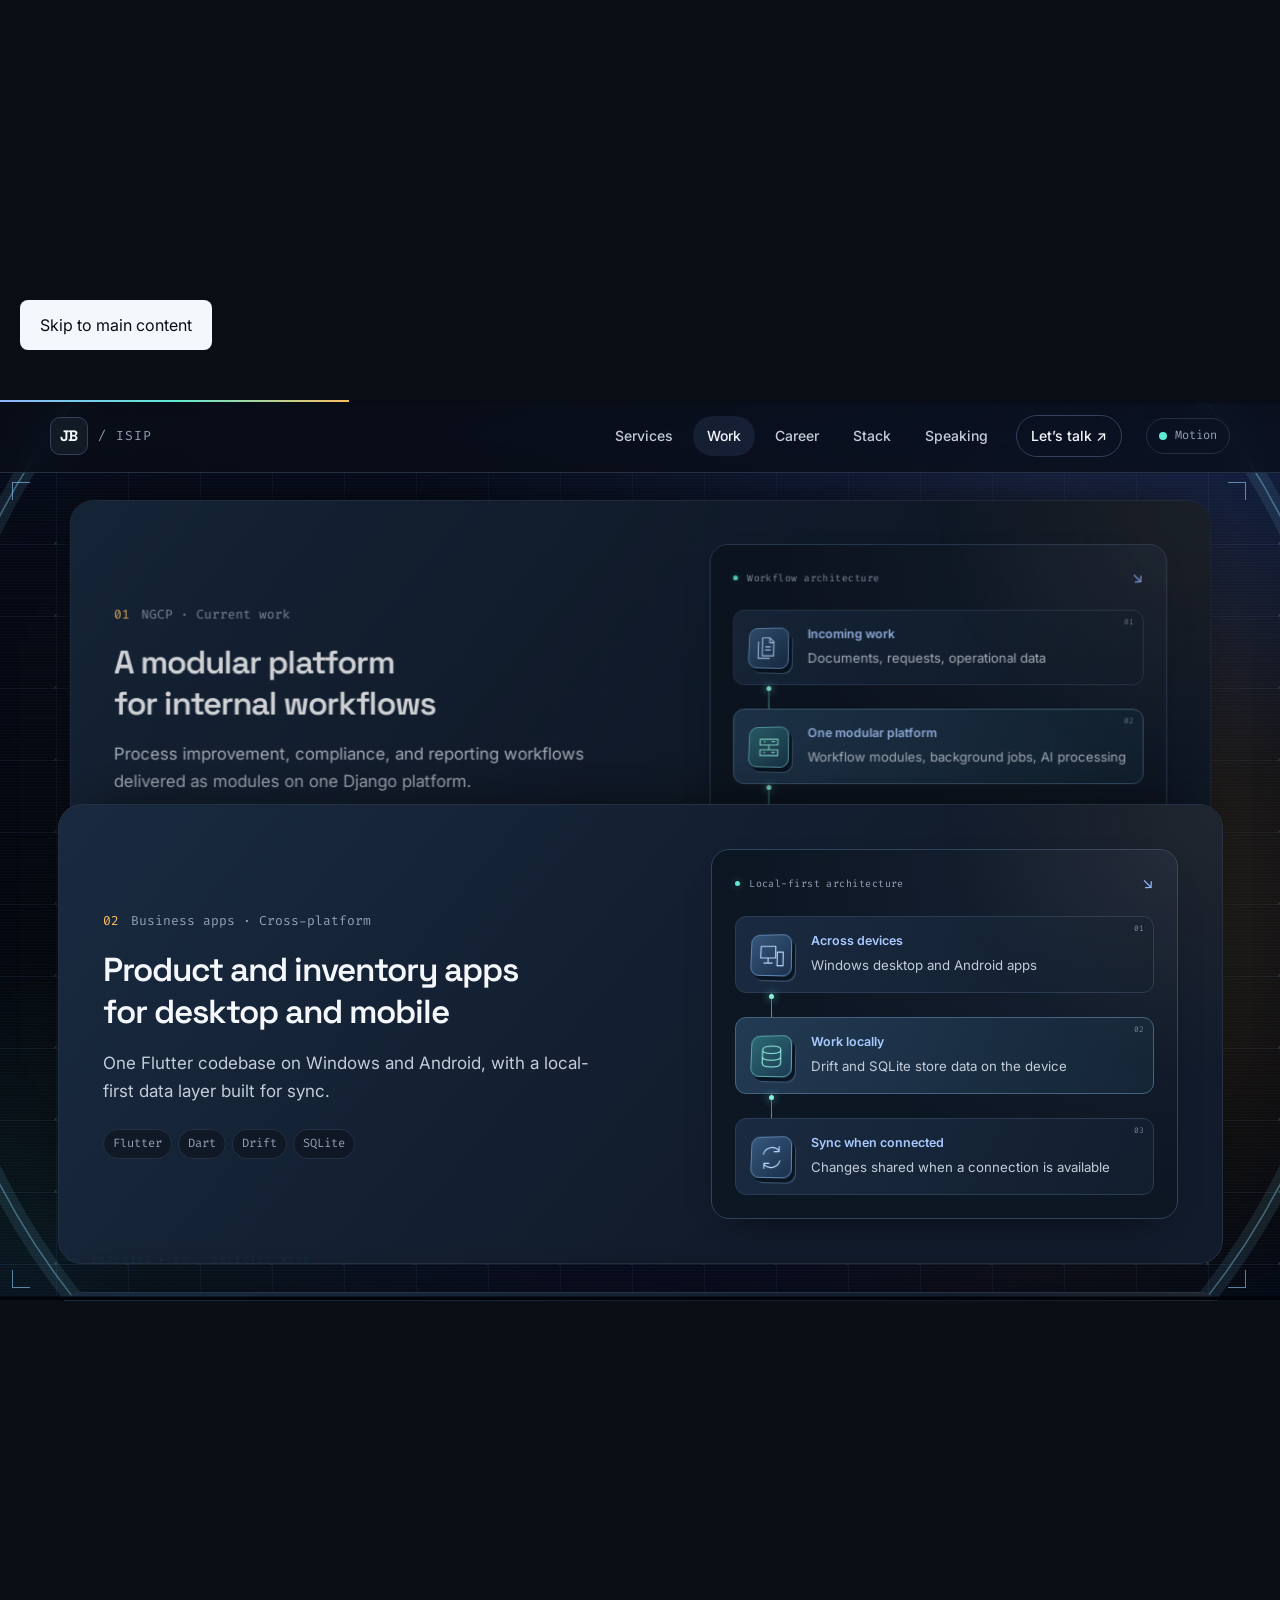
==== commit 2a5e7d8b: "Fix the Speaking photo grid in Safari and switch the dive on for touch The Speaking photos were laid" ====
--- a/index.html
+++ b/index.html
@@ -129,7 +129,7 @@
 
     <link
       rel="stylesheet"
-      href="styles.css?v=20261115"
+      href="styles.css?v=20261116"
     />
 
     <!-- Scripting enables reveals and the optional game. Motion starts on;
@@ -602,7 +602,7 @@
    <figure class="talk-pic"><a href="img/speaking/panel.webp" data-lightbox aria-label="Enlarge: JB on stage with the conference organizers"><img src="img/speaking/panel.webp" alt="JB standing on stage with four conference organizers in front of the event backdrop." width="1200" height="675" loading="lazy" decoding="async"></a></figure>
    <figure class="talk-pic"><a href="img/speaking/welcome.webp" data-lightbox aria-label="Enlarge: JB being welcomed to the stage"><img src="img/speaking/welcome.webp" alt="JB being welcomed to his seat on stage by the conference hosts." width="1200" height="675" loading="lazy" decoding="async"></a></figure>
    <figure class="talk-pic"><a href="img/speaking/stage.webp" data-lightbox aria-label="Enlarge: JB greeted on stage after the session"><img src="img/speaking/stage.webp" alt="JB greeted on stage by a host after the session, with other guests arriving." width="1200" height="675" loading="lazy" decoding="async"></a></figure>
-   <figure class="talk-pic"><a href="img/speaking/backdrop.webp" data-lightbox aria-label="Enlarge: JB with his son at the conference backdrop"><img src="img/speaking/backdrop.webp" alt="JB standing beside his infant son in a stroller in front of the conference backdrop." width="900" height="1125" loading="lazy" decoding="async"></a></figure>
+   <figure class="talk-pic talk-pic-tall"><a href="img/speaking/backdrop.webp" data-lightbox aria-label="Enlarge: JB with his son at the conference backdrop"><img src="img/speaking/backdrop.webp" alt="JB standing beside his infant son in a stroller in front of the conference backdrop." width="900" height="1125" loading="lazy" decoding="async"></a></figure>
   </div>
   <p class="talk-note">Government Financial Management Innovators Circle (GFMIC), Inc. &middot; Select a photo to enlarge</p>
  </div></section>
@@ -623,6 +623,6 @@
 
  <dialog class="lightbox" id="lightbox" aria-label="ROOC dashboard screenshot"><img class="lightbox-image" id="lightbox-image" alt=""><button class="lightbox-close" id="lightbox-close" type="button" aria-label="Close screenshot">&times;</button></dialog>
  <footer class="footer"><div class="section-container footer-container"><p>&copy; <span id="year">2026</span> John Berlyn Isip</p><a href="#hero">Back to top ↑</a></div></footer>
- <script src="script.js?v=20261115"></script>
+ <script src="script.js?v=20261116"></script>
  </body>
 </html>
--- a/styles.css
+++ b/styles.css
@@ -316,8 +316,13 @@
 .talk-link:hover span {transform:translate(2px,-2px);}
 .talk-shot-link {display:block;border-radius:14px;overflow:hidden;border:1px solid var(--color-border-strong);box-shadow:0 40px 80px -30px rgba(0,0,0,.8);transition:box-shadow .4s;}
 .talk-shot-link:hover {box-shadow:0 40px 80px -30px rgba(0,0,0,.8),0 0 0 2px var(--sec);}
-.talk-gallery {margin-top:56px;columns:3 230px;column-gap:18px;}
-.talk-pic {break-inside:avoid;margin-bottom:18px;}
+/* The photos sit on a fixed grid: four wide ones two by two, and the tall one down the last
+   column, cropped to their height. (Balanced columns placed them differently in Safari:
+   three in the first column and one left alone in the second.) */
+.talk-gallery {margin:56px 0 18px;display:grid;grid-template-columns:repeat(3,minmax(0,1fr));gap:18px;}
+.talk-pic-tall {grid-column:3;grid-row:1 / span 2;position:relative;}
+.talk-pic-tall a {position:absolute;inset:0;}
+.talk-pic-tall img {width:100%;height:100%;object-fit:cover;}
 .talk-pic a {display:block;border-radius:12px;overflow:hidden;border:1px solid var(--color-border);filter:saturate(.85) brightness(.92);transition:filter .4s,border-color var(--transition),transform .4s var(--ease-out);}
 .talk-pic a:hover,.talk-pic a:focus-visible {filter:none;border-color:var(--sec);transform:translateY(-3px);}
 .talk-note {margin-top:4px;font-family:var(--font-mono);font-size:.75rem;color:var(--color-text-muted);}
@@ -1185,8 +1190,8 @@
  .case-stack {gap:20px;}
  .case {position:relative;top:auto;padding:24px;border-radius:18px;transform:none;filter:none;}
  .feature {margin-top:72px;}
- .talk-gallery {margin-top:36px;columns:2 150px;column-gap:12px;}
- .talk-pic {margin-bottom:12px;}
+ .talk-gallery {margin:36px 0 12px;grid-template-columns:repeat(2,minmax(0,1fr));gap:12px;}
+ .talk-pic-tall {grid-column:2;}
  .timeline {padding-left:32px;}
  .timeline::before,.timeline::after {left:5px;}
  .timeline-item {grid-template-columns:1fr;padding-bottom:36px;}
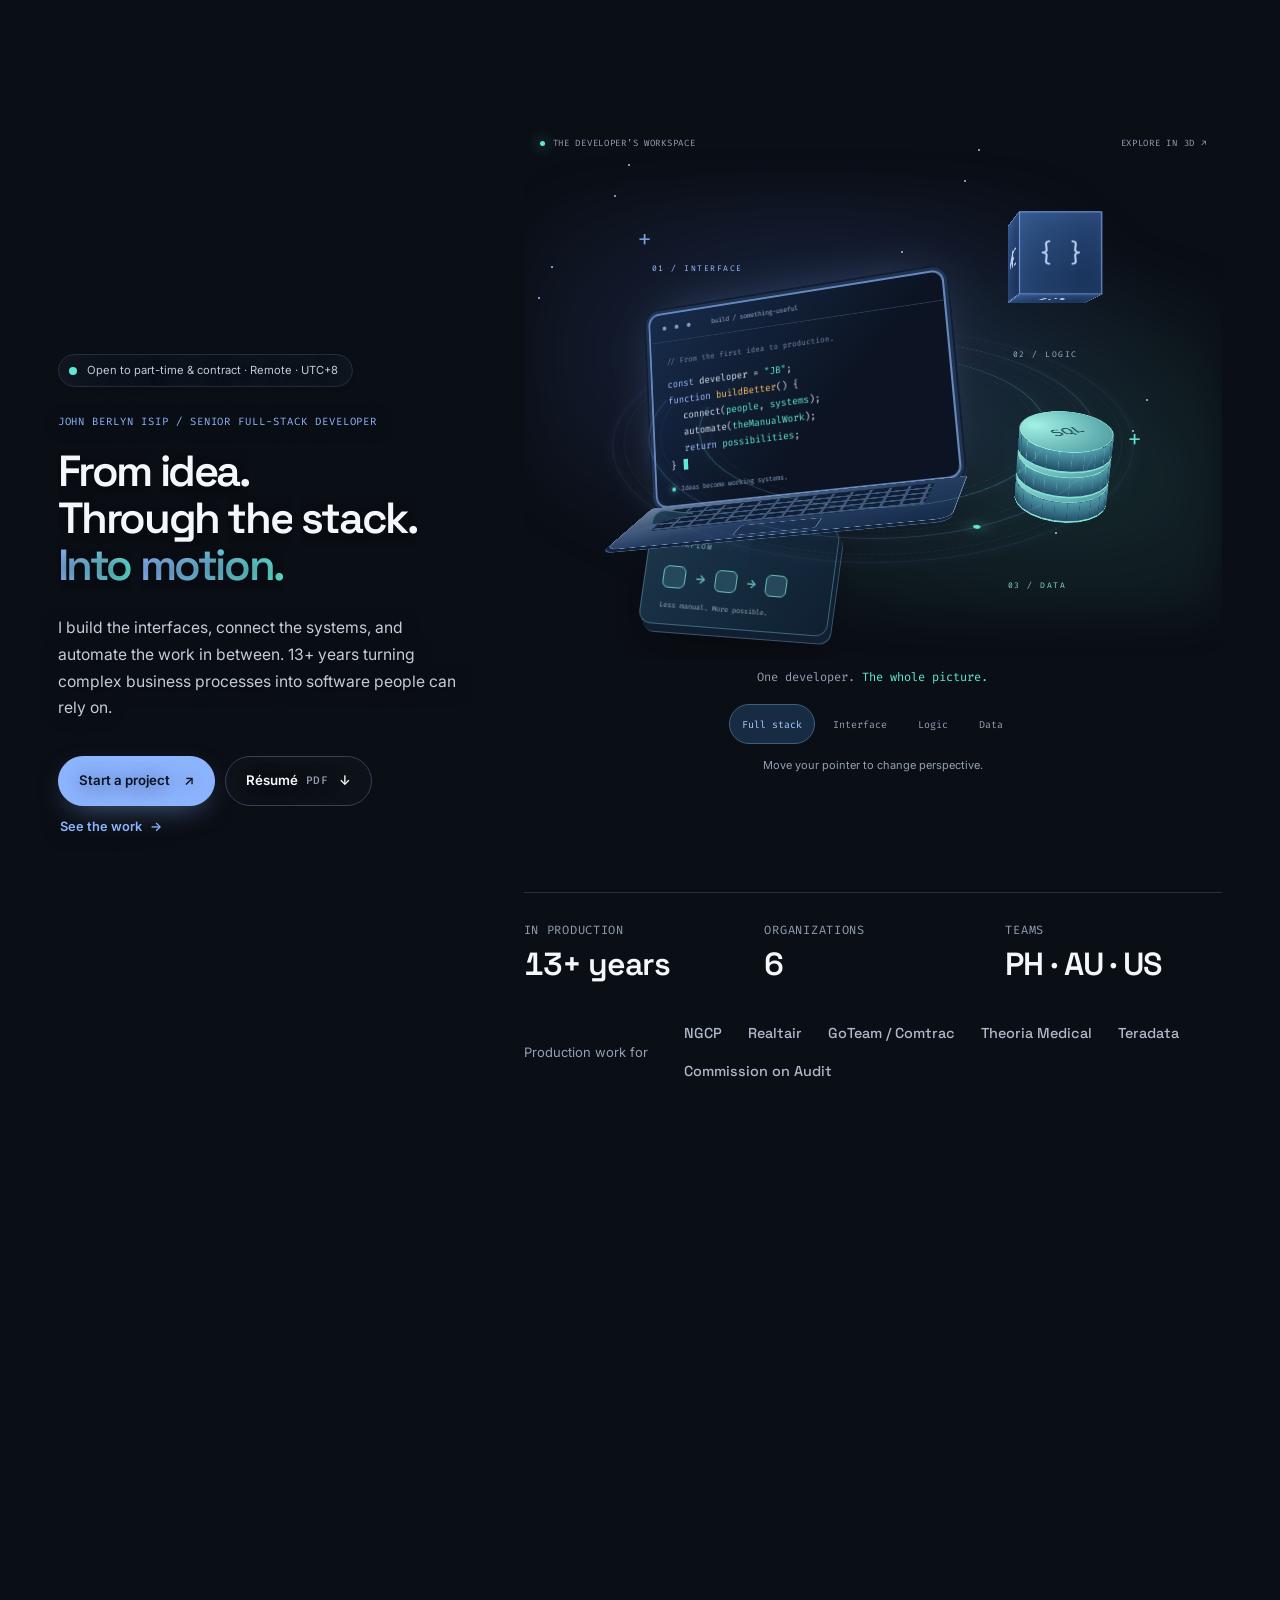
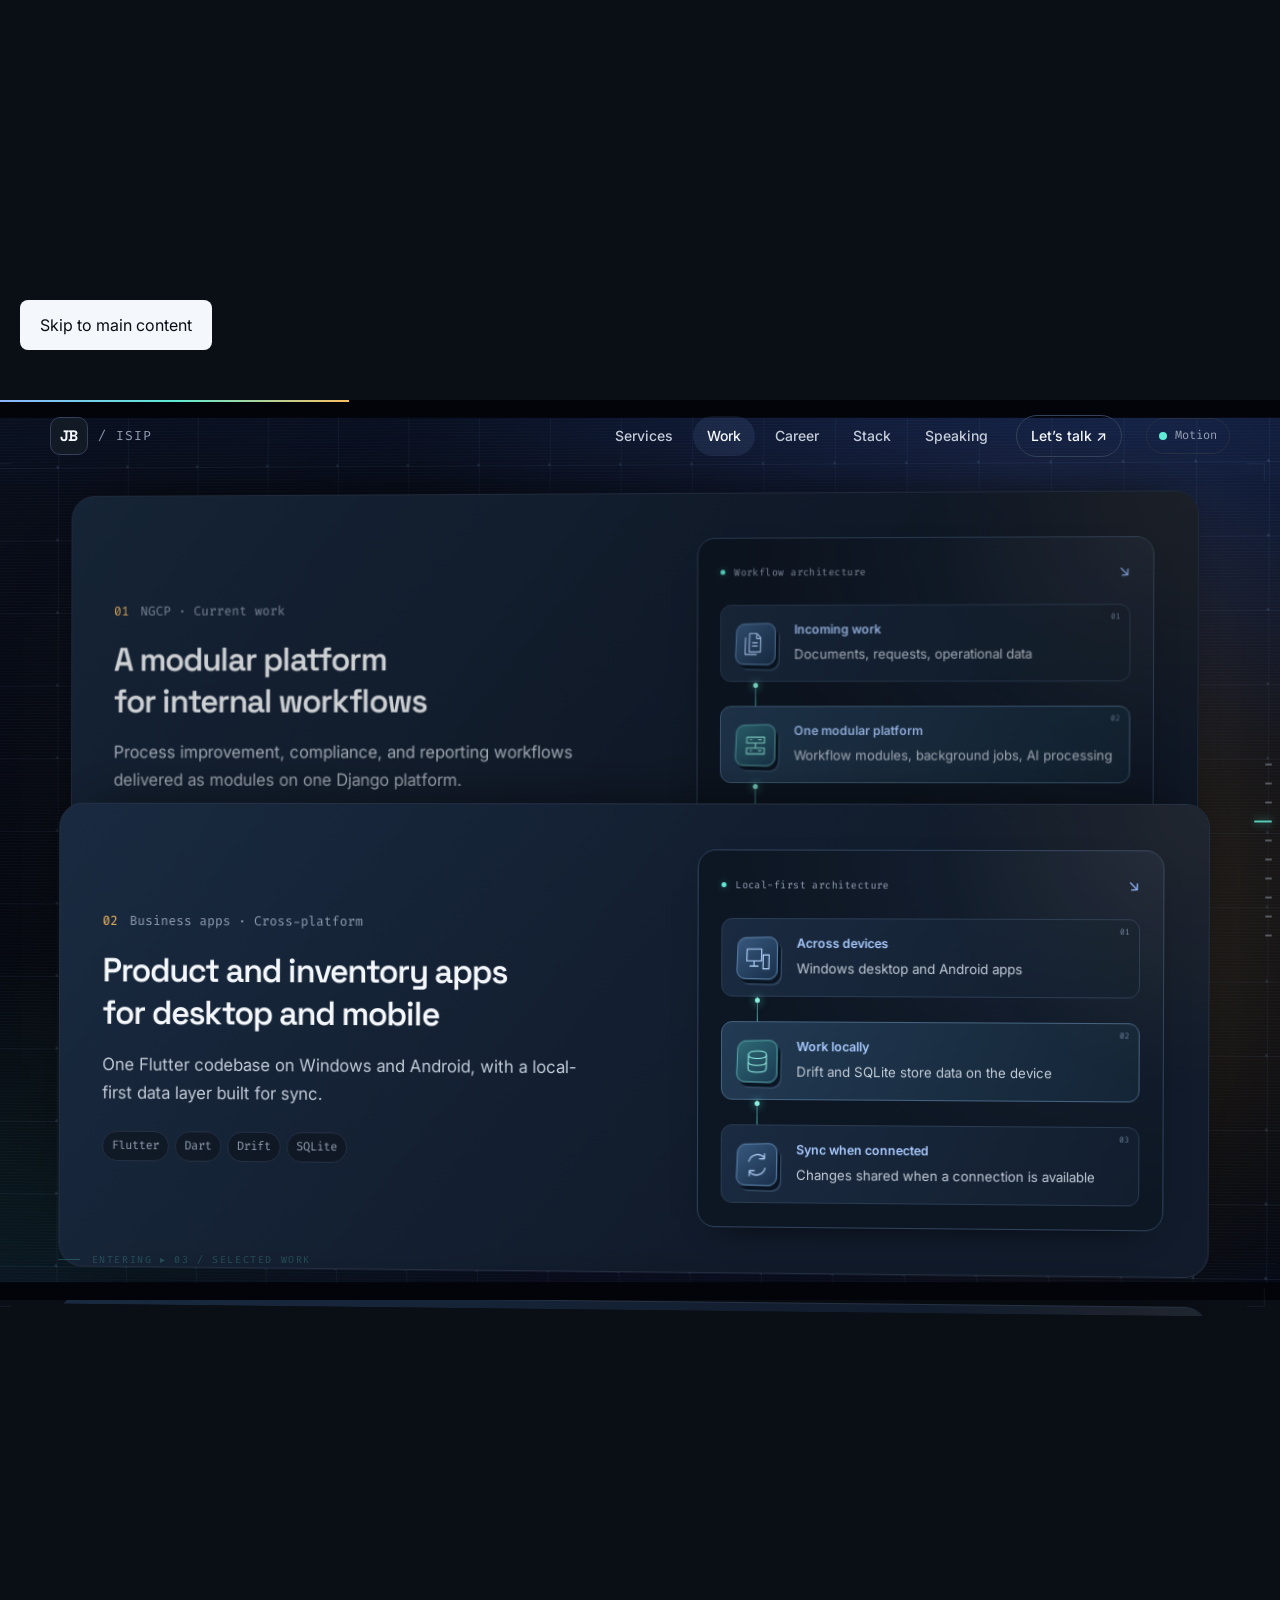
==== commit 6b214441: "Try native scrolling inside a section on touch screens On an iPad the page lagged while scrolling in" ====
--- a/index.html
+++ b/index.html
@@ -129,7 +129,7 @@
 
     <link
       rel="stylesheet"
-      href="styles.css?v=20261116"
+      href="styles.css?v=20261117"
     />
 
     <!-- Scripting enables reveals and the optional game. Motion starts on;
@@ -623,6 +623,6 @@
 
  <dialog class="lightbox" id="lightbox" aria-label="ROOC dashboard screenshot"><img class="lightbox-image" id="lightbox-image" alt=""><button class="lightbox-close" id="lightbox-close" type="button" aria-label="Close screenshot">&times;</button></dialog>
  <footer class="footer"><div class="section-container footer-container"><p>&copy; <span id="year">2026</span> John Berlyn Isip</p><a href="#hero">Back to top ↑</a></div></footer>
- <script src="script.js?v=20261116"></script>
+ <script src="script.js?v=20261117"></script>
  </body>
 </html>
--- a/styles.css
+++ b/styles.css
@@ -1544,6 +1544,10 @@
  .desk-scenes {overflow-anchor:none;overscroll-behavior:none;touch-action:pinch-zoom;scroll-behavior:auto;}
  .desk-scenes main > .section:not(.hero) {opacity:0;pointer-events:none;}
  .desk-scenes main > .section.is-inside {pointer-events:auto;}
+ /* Touch screens (html.desk-solo): only the section on the glass is in the page, so the
+    browser can scroll it natively and cannot scroll past its ends. */
+ .desk-solo {touch-action:pan-y pinch-zoom;}
+ .desk-solo main > .section:not(.is-solo),.desk-solo:not(.solo-end) .footer {display:none;}
  /* The footer belongs to the last section's screen: it shows only from inside. */
  .desk-scenes .footer {opacity:0;transition:opacity .25s linear;}
  .desk-scenes.cam-inside .footer {opacity:1;}
@@ -1558,7 +1562,7 @@
  .desk-wide .hero-visual {align-self:center;}
  .desk-wide .hero-stats,.desk-wide .logo-strip {width:min(60%,980px);margin-left:auto;}
 }
-@media print {.desk-dive main > .section {opacity:1!important;transform:none!important;clip-path:none!important;min-height:0!important;}.scene-hud {display:none!important;}}
+@media print {.desk-solo main > .section,.desk-solo .footer {display:block!important;}.desk-dive main > .section {opacity:1!important;transform:none!important;clip-path:none!important;min-height:0!important;}.scene-hud {display:none!important;}}
 
 /* Narrow screens: the stage stays behind the content, cropped to JB, under one even scrim. */
 @media (max-width:1099px) {
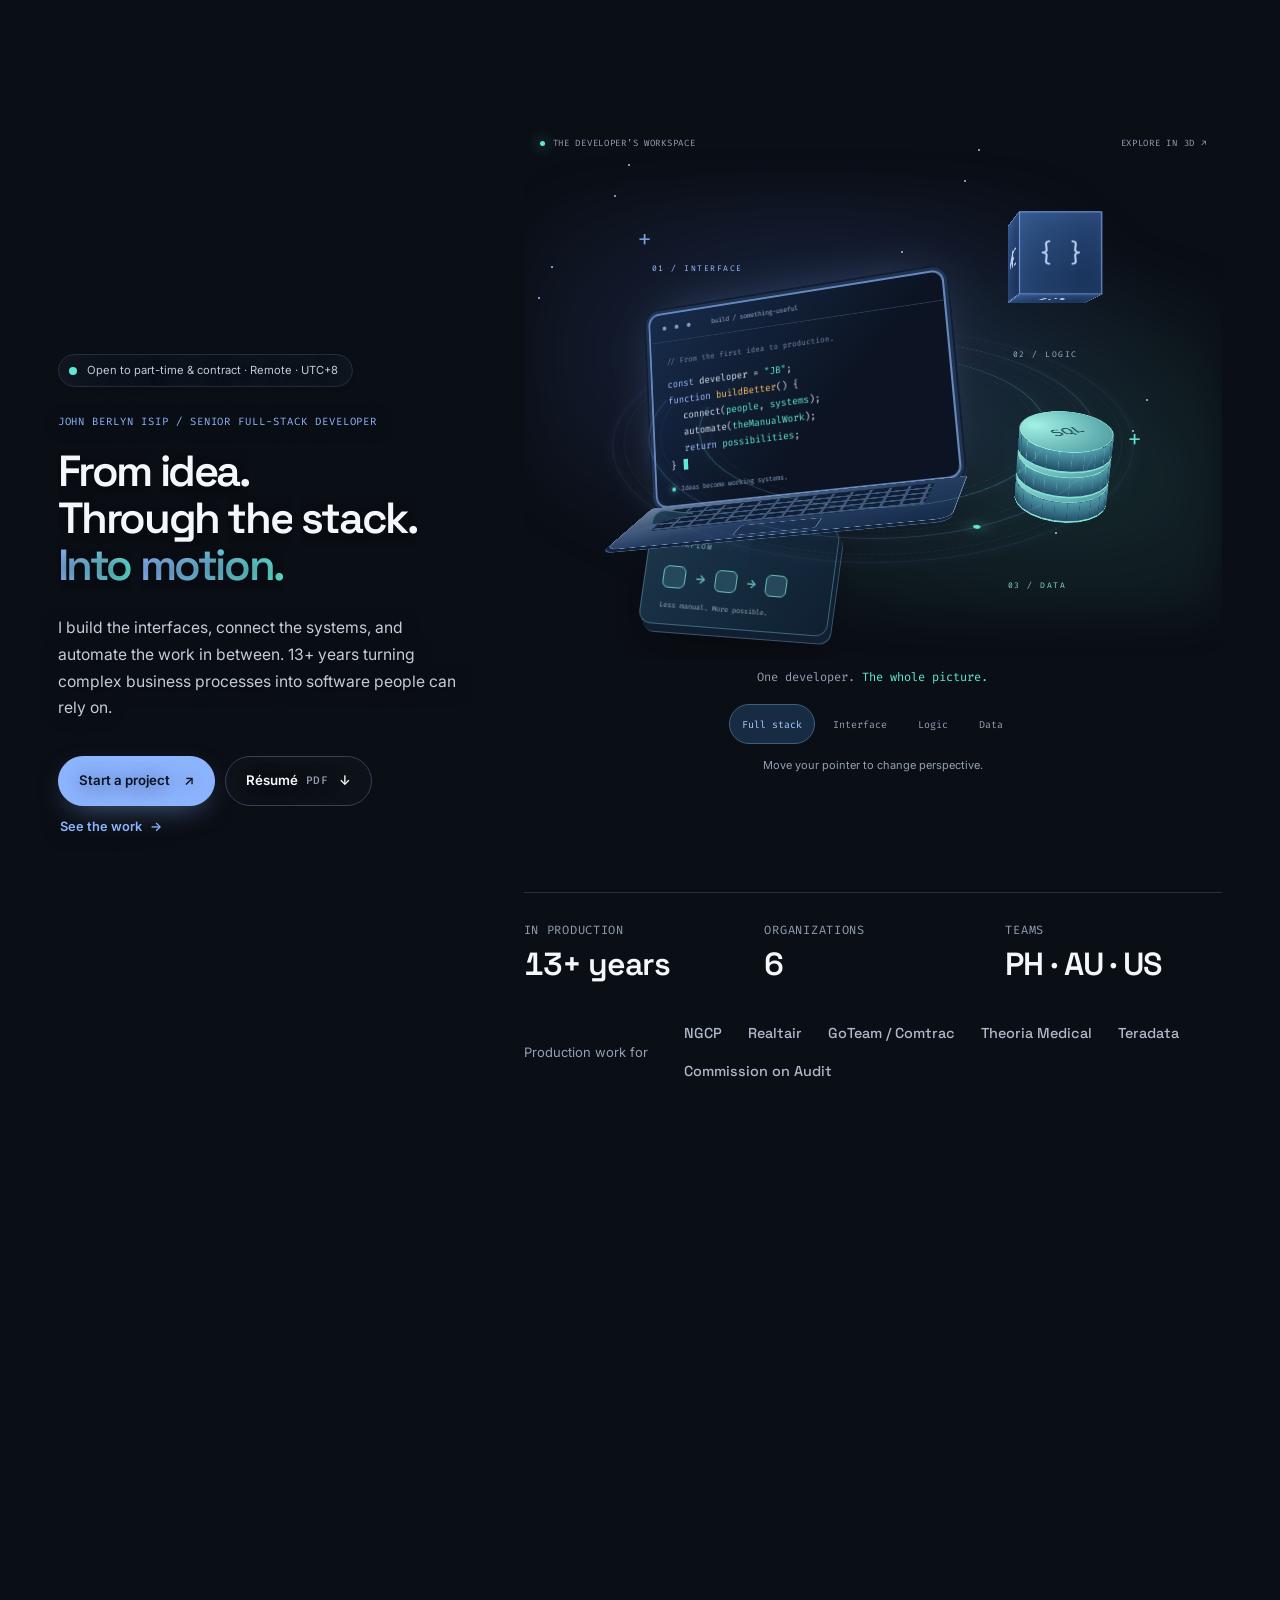
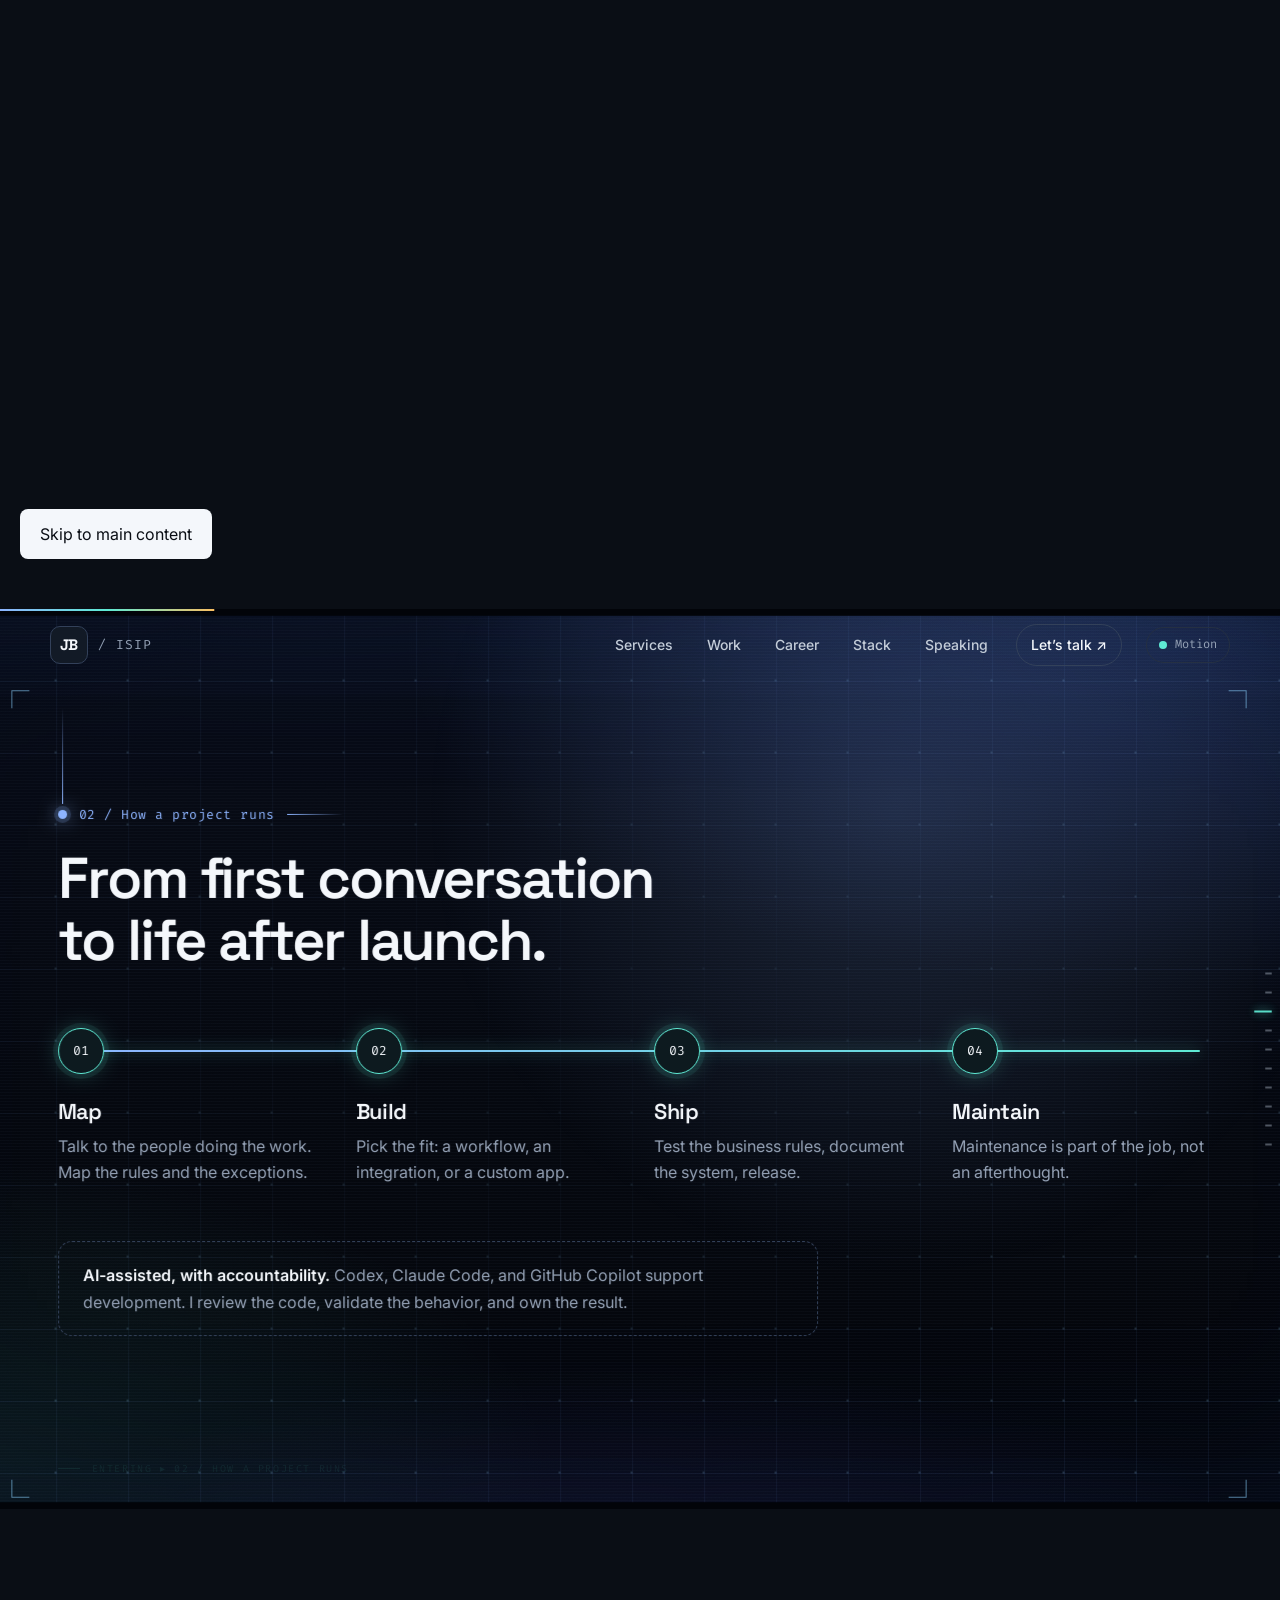
==== commit 68b8c5a6: "Scroll natively inside a section on touch screens by default Confirmed on an iPad through the test l" ====
--- a/index.html
+++ b/index.html
@@ -129,7 +129,7 @@
 
     <link
       rel="stylesheet"
-      href="styles.css?v=20261117"
+      href="styles.css?v=20261118"
     />
 
     <!-- Scripting enables reveals and the optional game. Motion starts on;
@@ -623,6 +623,6 @@
 
  <dialog class="lightbox" id="lightbox" aria-label="ROOC dashboard screenshot"><img class="lightbox-image" id="lightbox-image" alt=""><button class="lightbox-close" id="lightbox-close" type="button" aria-label="Close screenshot">&times;</button></dialog>
  <footer class="footer"><div class="section-container footer-container"><p>&copy; <span id="year">2026</span> John Berlyn Isip</p><a href="#hero">Back to top ↑</a></div></footer>
- <script src="script.js?v=20261117"></script>
+ <script src="script.js?v=20261118"></script>
  </body>
 </html>
